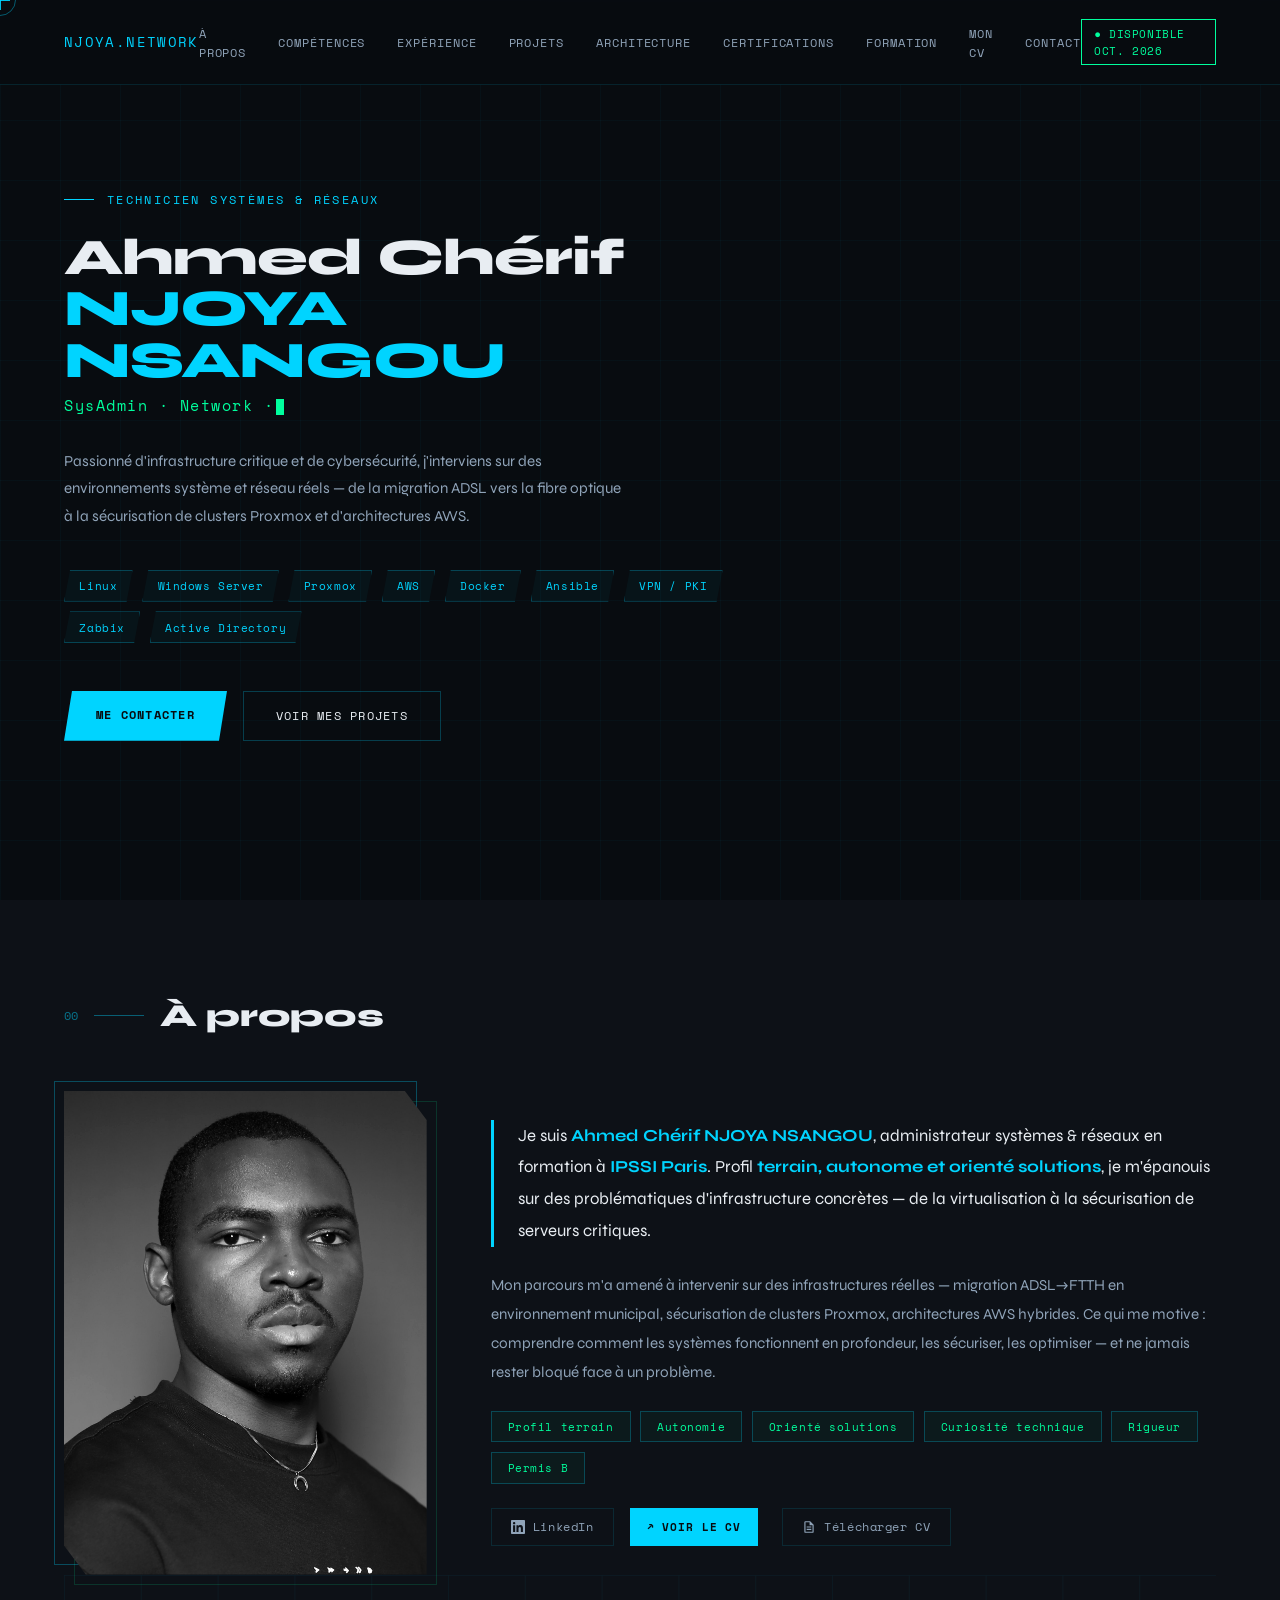
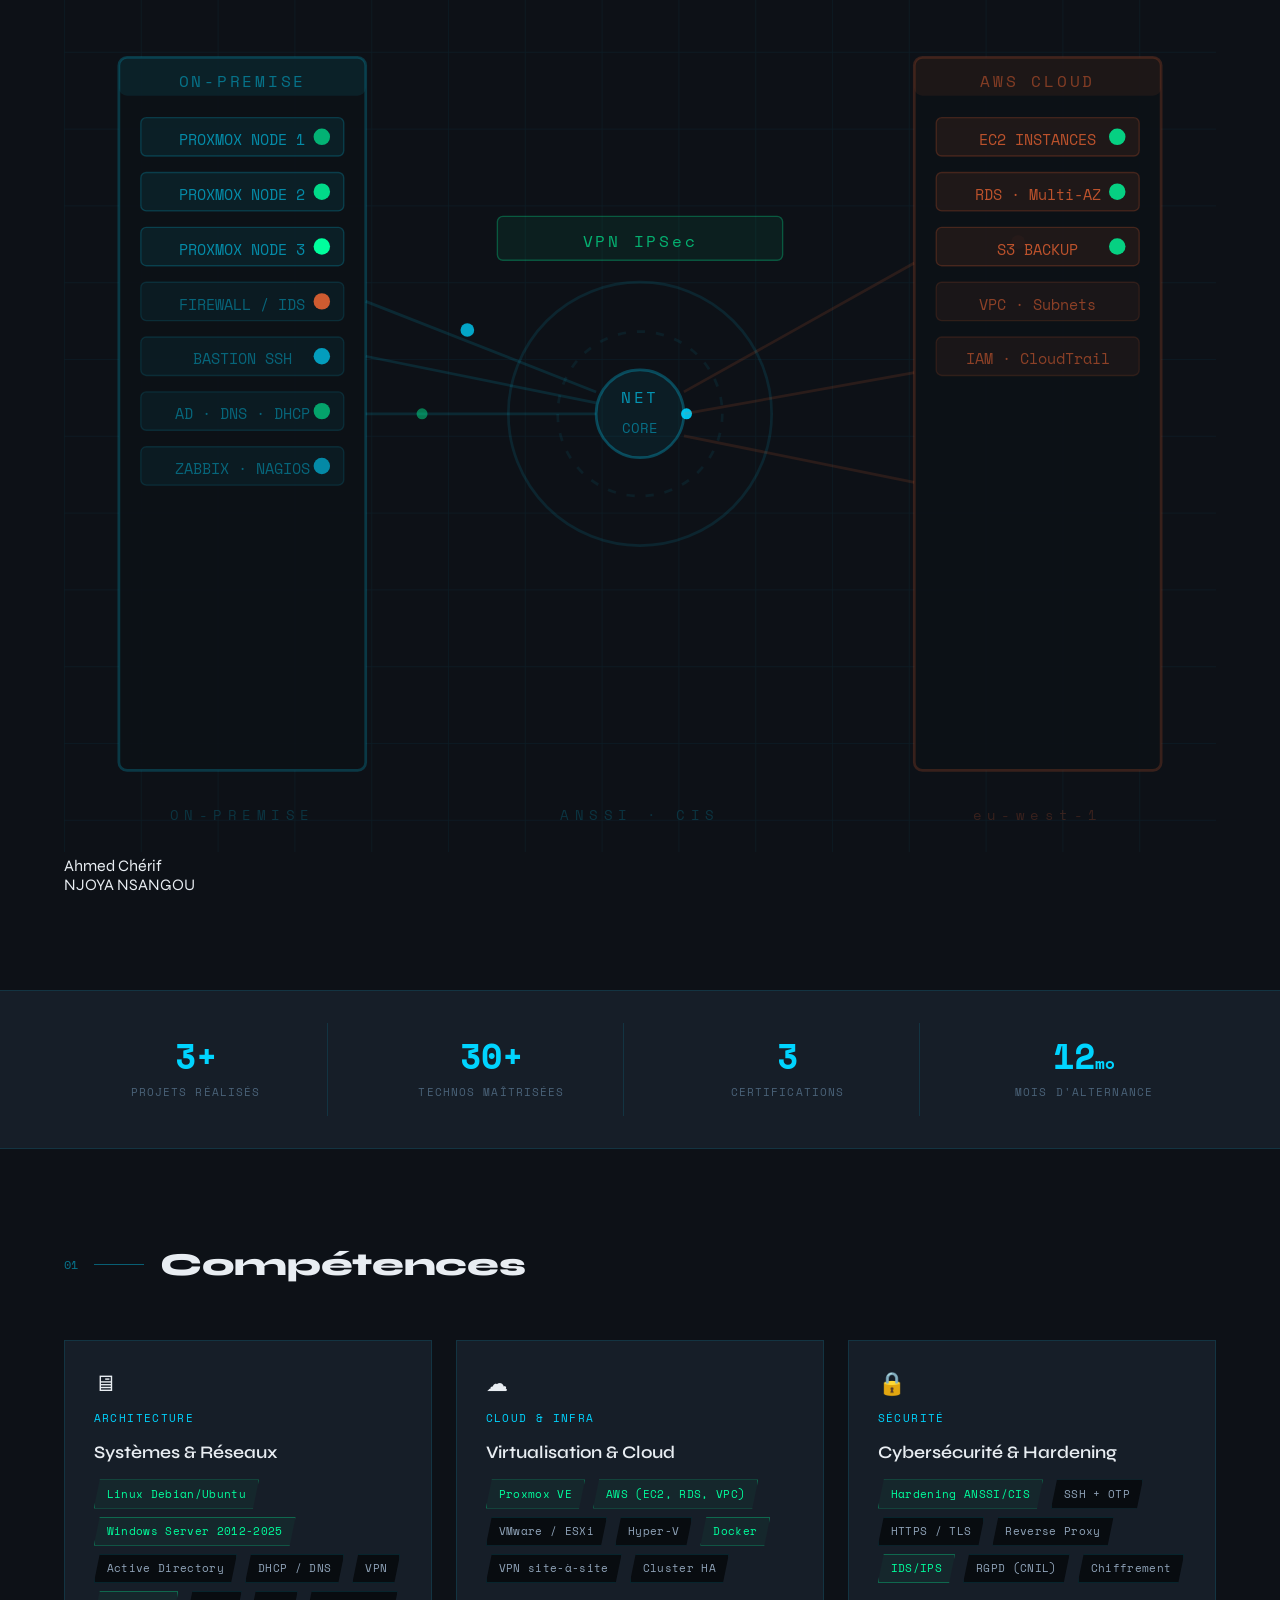
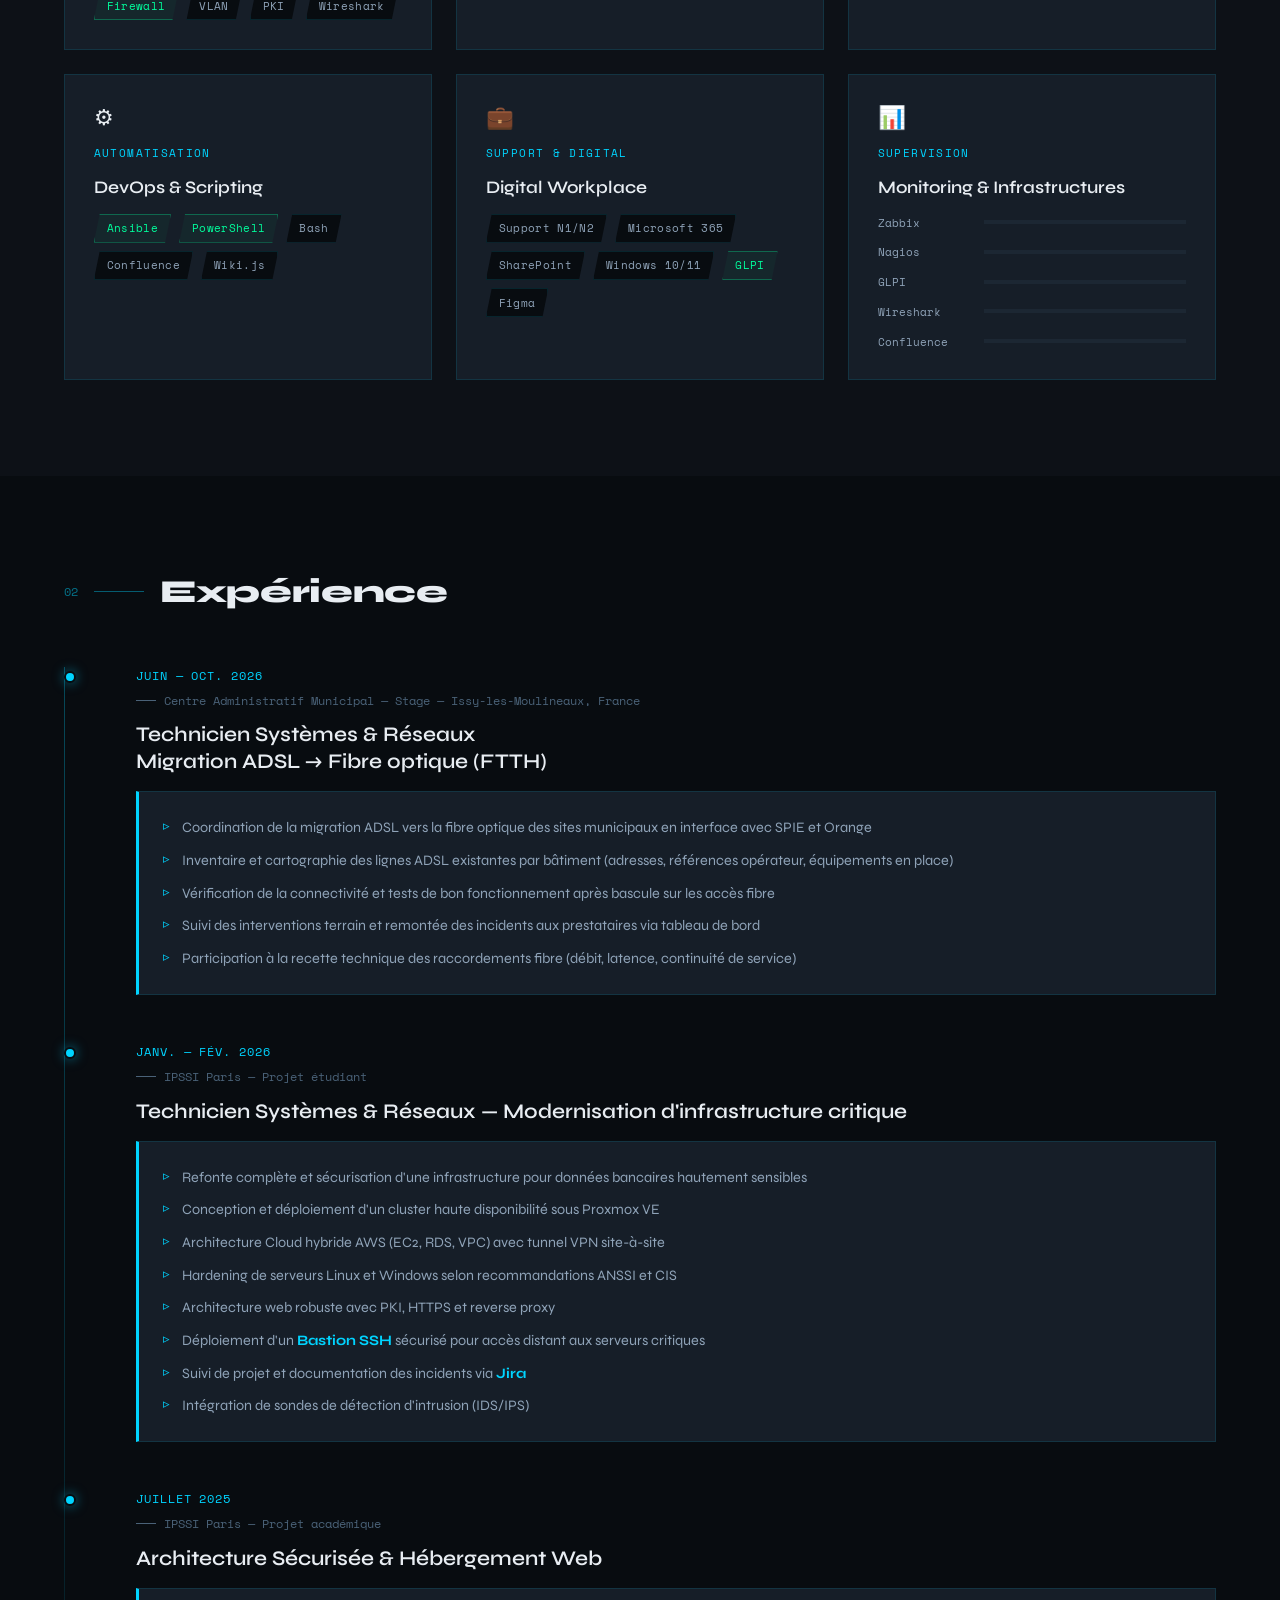
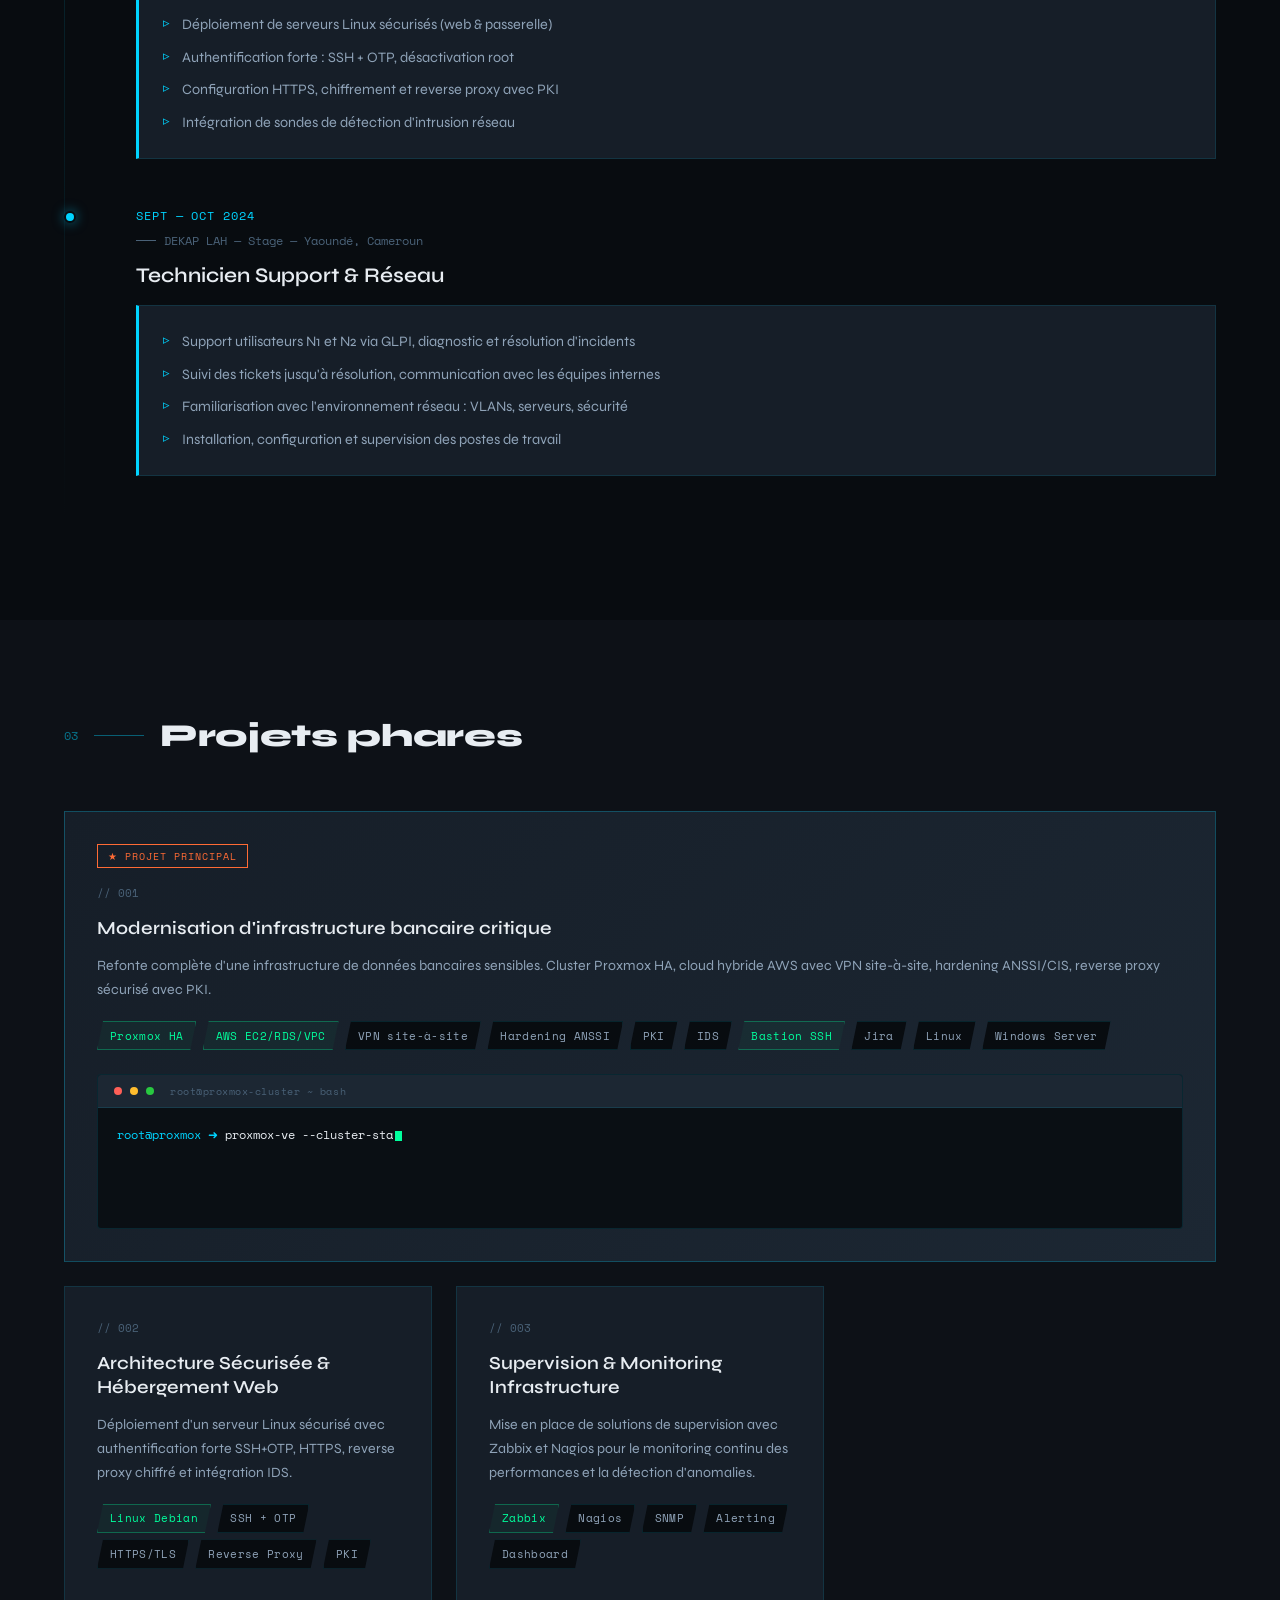
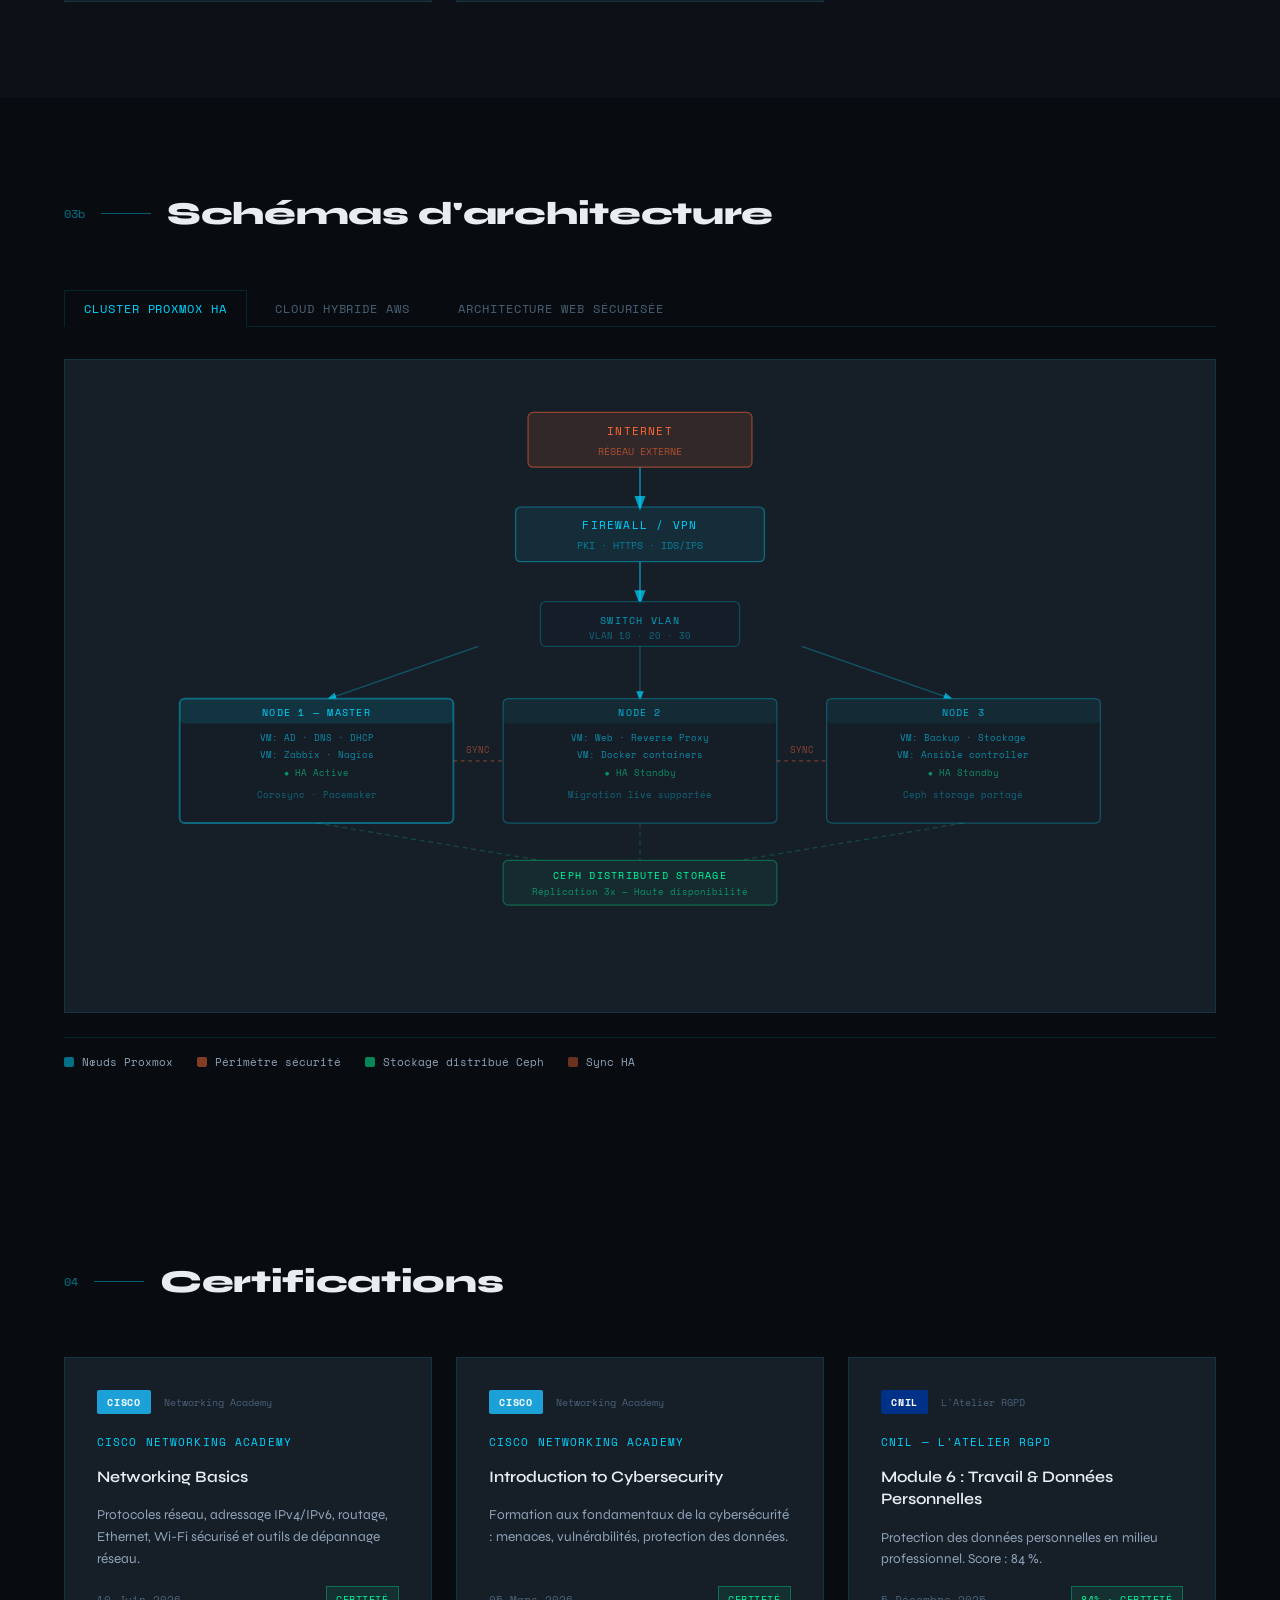
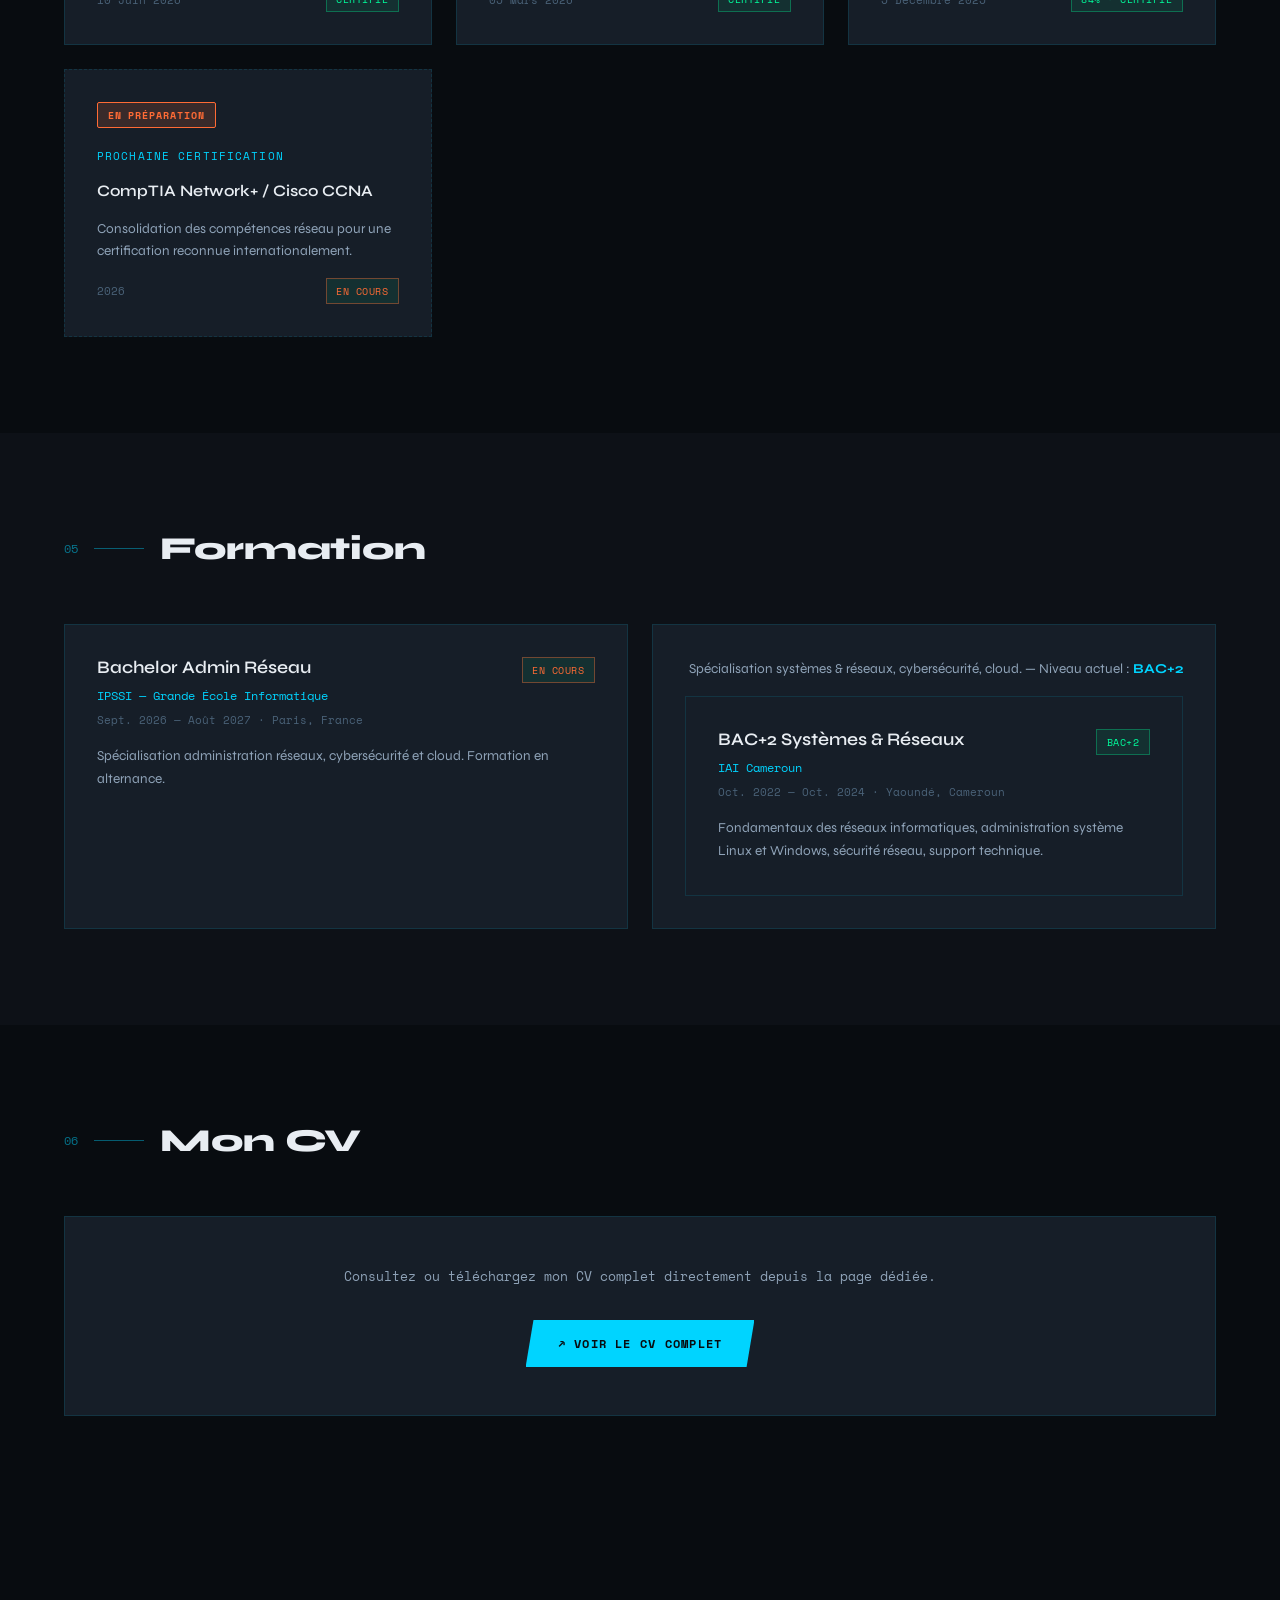
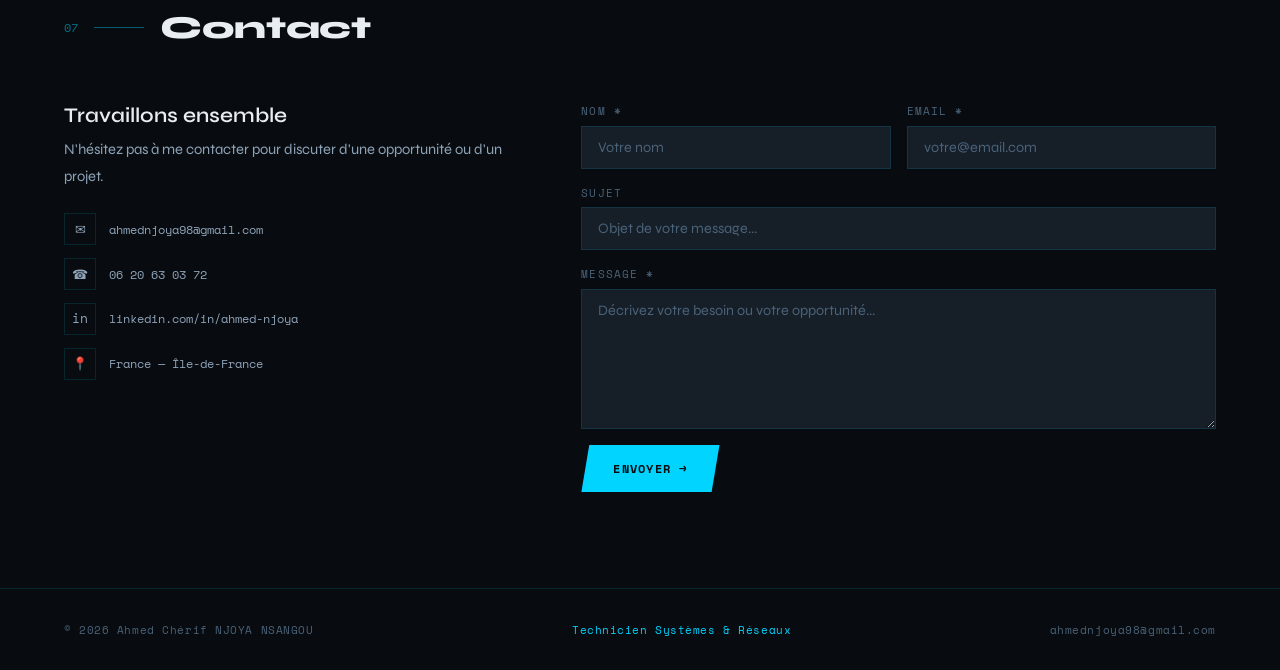
==== index.html @ 82fdc2f9 "Add files via upload" ====
<!DOCTYPE html>
<html lang="fr">
<head>
<meta charset="UTF-8">
<meta name="viewport" content="width=device-width, initial-scale=1.0">
<title>Ahmed Chérif NJOYA NSANGOU — Sysadmin & Networks</title>
<link rel="stylesheet" href="style.css">
</head>
<body>

<!-- CURSOR -->
<div class="cursor" id="cursor">
  <div class="cursor-cross"></div>
  <div class="cursor-ring"></div>
</div>

<!-- SCROLL PROGRESS -->
<div class="scroll-progress" id="scrollProgress"></div>

<!-- SCAN LINE -->
<div class="scan-line"></div>

<!-- PARTICLES -->
<canvas class="particles-canvas" id="particles"></canvas>

<!-- BOOT OVERLAY -->
<div class="boot-overlay" id="bootOverlay">
  <div class="boot-logo">NJOYA.NETWORK</div>
  <div class="boot-line" id="b0">[ OK ] Initialisation du système...</div>
  <div class="boot-line" id="b1">[ OK ] Chargement des modules réseau...</div>
  <div class="boot-line" id="b2">[ OK ] Authentification SSH activée...</div>
  <div class="boot-line" id="b3">[ OK ] Interface portfolio prête.</div>
  <div class="boot-bar-track"><div class="boot-bar-fill" id="bootBar"></div></div>
</div>

<!-- NAV -->
<nav>
  <div class="nav-logo">NJOYA.NETWORK</div>
  <ul class="nav-links" id="navLinks">
    <li><a href="#about">À propos</a></li><li><a href="#skills">Compétences</a></li>
    <li><a href="#experience">Expérience</a></li>
    <li><a href="#projects">Projets</a></li><li><a href="#architecture">Architecture</a></li>
    <li><a href="#certifications">Certifications</a></li>
    <li><a href="#education">Formation</a></li>
    <li><a href="#cv">Mon CV</a></li>
    <li><a href="#contact">Contact</a></li>
  </ul>
  <div class="nav-badge">● DISPONIBLE OCT. 2026</div>
</nav>

<!-- HERO -->
<section class="hero" id="hero">
  <div class="hero-content">
    <div class="hero-tag">Technicien Systèmes &amp; Réseaux</div>
    <h1 class="hero-name">Ahmed Chérif<br><span>NJOYA NSANGOU</span></h1>
    <div class="hero-typewriter"><span id="typewriterText"></span><span class="typewriter-cursor"></span></div>
    <p class="hero-desc">Passionné d'infrastructure critique et de cybersécurité, j'interviens sur des environnements système et réseau réels — de la migration ADSL vers la fibre optique à la sécurisation de clusters Proxmox et d'architectures AWS.</p>
    <div class="hero-pills">
      <span class="pill">Linux</span>
      <span class="pill">Windows Server</span>
      <span class="pill">Proxmox</span>
      <span class="pill">AWS</span>
      <span class="pill">Docker</span>
      <span class="pill">Ansible</span>
      <span class="pill">VPN / PKI</span>
      <span class="pill">Zabbix</span>
      <span class="pill">Active Directory</span>
    </div>
    <div class="hero-cta">
      <a href="#contact" class="btn btn-primary">Me contacter</a>
      <a href="#projects" class="btn btn-secondary">Voir mes projets</a>
    </div>
  </div>
</section>


<!-- ABOUT -->
<section id="about">
  <div class="section-header"><span class="section-num">00</span><span class="section-line"></span><h2 class="section-title">À propos</h2></div>
  <div class="about-grid">
    <div class="about-photo-wrap reveal">
      <img class="about-photo" src="[data-uri]" alt="Ahmed Chérif NJOYA NSANGOU" />
    </div>
    <div class="about-content reveal">
      <p class="about-intro">
        Je suis <strong>Ahmed Chérif NJOYA NSANGOU</strong>, administrateur systèmes &amp; réseaux en formation à <strong>IPSSI Paris</strong>. Profil <strong>terrain, autonome et orienté solutions</strong>, je m'épanouis sur des problématiques d'infrastructure concrètes — de la virtualisation à la sécurisation de serveurs critiques.
      </p>
      <p class="about-text">
        Mon parcours m'a amené à intervenir sur des infrastructures réelles — migration ADSL→FTTH en environnement municipal, sécurisation de clusters Proxmox, architectures AWS hybrides. Ce qui me motive : comprendre comment les systèmes fonctionnent en profondeur, les sécuriser, les optimiser — et ne jamais rester bloqué face à un problème.
      </p>
      <div class="about-tags">
        <span class="about-tag">Profil terrain</span>
        <span class="about-tag">Autonomie</span>
        <span class="about-tag">Orienté solutions</span>
        <span class="about-tag">Curiosité technique</span>
        <span class="about-tag">Rigueur</span>
        <span class="about-tag">Permis B</span>
      </div>
      
      <div class="about-links">
        <a href="https://www.linkedin.com/in/ahmed-njoya-625398251" target="_blank" class="about-link">
          <svg viewBox="0 0 24 24" xmlns="http://www.w3.org/2000/svg"><path d="M20.447 20.452h-3.554v-5.569c0-1.328-.027-3.037-1.852-3.037-1.853 0-2.136 1.445-2.136 2.939v5.667H9.351V9h3.414v1.561h.046c.477-.9 1.637-1.85 3.37-1.85 3.601 0 4.267 2.37 4.267 5.455v6.286zM5.337 7.433a2.062 2.062 0 01-2.063-2.065 2.064 2.064 0 112.063 2.065zm1.782 13.019H3.555V9h3.564v11.452zM22.225 0H1.771C.792 0 0 .774 0 1.729v20.542C0 23.227.792 24 1.771 24h20.451C23.2 24 24 23.227 24 22.271V1.729C24 .774 23.2 0 22.222 0h.003z"/></svg>
          LinkedIn
        </a>
        <a href="cv.html" target="_blank" class="cv-btn primary" style="margin-right:0.5rem">↗ Voir le CV</a><a href="[data-uri]" download="CV_Ahmed_Cherif_NJOYA_NSANGOU.pdf" class="about-link">
          <svg viewBox="0 0 24 24" xmlns="http://www.w3.org/2000/svg"><path d="M14 2H6a2 2 0 00-2 2v16a2 2 0 002 2h12a2 2 0 002-2V8l-6-6zm4 18H6V4h7v5h5v11zM8 15h8v2H8zm0-4h8v2H8z"/></svg>
          Télécharger CV
        </a>
      </div>
    </div>
  </div>

  <div class="hero-illustration">
    <svg viewBox="0 0 420 320" xmlns="http://www.w3.org/2000/svg" font-family="Space Mono,monospace">
      <rect width="420" height="320" fill="none"/>
      <defs>
        <pattern id="pg" width="28" height="28" patternUnits="userSpaceOnUse">
          <path d="M28 0L0 0 0 28" fill="none" stroke="rgba(0,212,255,0.06)" stroke-width="0.5"/>
        </pattern>
      </defs>
      <rect width="420" height="320" fill="url(#pg)"/>
      <!-- Rack left -->
      <rect x="20" y="30" width="90" height="260" rx="3" fill="rgba(13,17,23,0.9)" stroke="rgba(0,212,255,0.2)" stroke-width="1"/>
      <rect x="20" y="30" width="90" height="14" fill="rgba(0,212,255,0.08)" rx="3"/>
      <text x="65" y="41" text-anchor="middle" fill="rgba(0,212,255,0.45)" font-size="6" letter-spacing="1">ON-PREMISE</text>
      <rect x="28" y="52" width="74" height="14" rx="2" fill="rgba(0,212,255,0.07)" stroke="rgba(0,212,255,0.2)" stroke-width="0.5"/>
      <text x="65" y="62" text-anchor="middle" fill="rgba(0,212,255,0.6)" font-size="5.5">PROXMOX NODE 1</text>
      <circle cx="94" cy="59" r="3" fill="#00ff9d"><animate attributeName="opacity" values="1;0.2;1" dur="1.8s" repeatCount="indefinite"/></circle>
      <rect x="28" y="72" width="74" height="14" rx="2" fill="rgba(0,212,255,0.07)" stroke="rgba(0,212,255,0.2)" stroke-width="0.5"/>
      <text x="65" y="82" text-anchor="middle" fill="rgba(0,212,255,0.6)" font-size="5.5">PROXMOX NODE 2</text>
      <circle cx="94" cy="79" r="3" fill="#00ff9d"><animate attributeName="opacity" values="1;0.2;1" dur="2.1s" repeatCount="indefinite"/></circle>
      <rect x="28" y="92" width="74" height="14" rx="2" fill="rgba(0,212,255,0.07)" stroke="rgba(0,212,255,0.2)" stroke-width="0.5"/>
      <text x="65" y="102" text-anchor="middle" fill="rgba(0,212,255,0.6)" font-size="5.5">PROXMOX NODE 3</text>
      <circle cx="94" cy="99" r="3" fill="#00ff9d"><animate attributeName="opacity" values="1;0.2;1" dur="1.5s" repeatCount="indefinite"/></circle>
      <rect x="28" y="112" width="74" height="14" rx="2" fill="rgba(0,212,255,0.05)" stroke="rgba(0,212,255,0.12)" stroke-width="0.5"/>
      <text x="65" y="122" text-anchor="middle" fill="rgba(0,212,255,0.4)" font-size="5.5">FIREWALL / IDS</text>
      <circle cx="94" cy="119" r="3" fill="#ff6b35" opacity="0.8"/>
      <rect x="28" y="132" width="74" height="14" rx="2" fill="rgba(0,212,255,0.05)" stroke="rgba(0,212,255,0.12)" stroke-width="0.5"/>
      <text x="65" y="142" text-anchor="middle" fill="rgba(0,212,255,0.4)" font-size="5.5">BASTION SSH</text>
      <circle cx="94" cy="139" r="3" fill="#00d4ff" opacity="0.7"/>
      <rect x="28" y="152" width="74" height="14" rx="2" fill="rgba(0,212,255,0.05)" stroke="rgba(0,212,255,0.12)" stroke-width="0.5"/>
      <text x="65" y="162" text-anchor="middle" fill="rgba(0,212,255,0.4)" font-size="5.5">AD · DNS · DHCP</text>
      <circle cx="94" cy="159" r="3" fill="#00ff9d" opacity="0.6"/>
      <rect x="28" y="172" width="74" height="14" rx="2" fill="rgba(0,212,255,0.05)" stroke="rgba(0,212,255,0.12)" stroke-width="0.5"/>
      <text x="65" y="182" text-anchor="middle" fill="rgba(0,212,255,0.4)" font-size="5.5">ZABBIX · NAGIOS</text>
      <circle cx="94" cy="179" r="3" fill="#00d4ff" opacity="0.6"/>
      <!-- Center hub -->
      <circle cx="210" cy="160" r="48" fill="none" stroke="rgba(0,212,255,0.1)" stroke-width="1"/>
      <circle cx="210" cy="160" r="30" fill="none" stroke="rgba(0,212,255,0.07)" stroke-width="1" stroke-dasharray="3 4"/>
      <circle cx="210" cy="160" r="16" fill="rgba(0,212,255,0.06)" stroke="rgba(0,212,255,0.28)" stroke-width="1"/>
      <text x="210" y="156" text-anchor="middle" fill="rgba(0,212,255,0.65)" font-size="6" letter-spacing="1">NET</text>
      <text x="210" y="167" text-anchor="middle" fill="rgba(0,212,255,0.45)" font-size="5">CORE</text>
      <!-- VPN label -->
      <rect x="158" y="88" width="104" height="16" rx="2" fill="rgba(0,255,157,0.06)" stroke="rgba(0,255,157,0.28)" stroke-width="0.5"/>
      <text x="210" y="99" text-anchor="middle" fill="rgba(0,255,157,0.65)" font-size="6" letter-spacing="1">VPN IPSec</text>
      <!-- Wires left to hub -->
      <line x1="110" y1="119" x2="194" y2="152" stroke="rgba(0,212,255,0.12)" stroke-width="1"/>
      <line x1="110" y1="160" x2="194" y2="160" stroke="rgba(0,212,255,0.12)" stroke-width="1"/>
      <line x1="110" y1="139" x2="194" y2="156" stroke="rgba(0,212,255,0.12)" stroke-width="1"/>
      <!-- Animated packets -->
      <circle r="2.5" fill="rgba(0,212,255,0.9)"><animateMotion dur="2.8s" repeatCount="indefinite" path="M110,119 Q160,130 194,152"/><animate attributeName="opacity" values="0;1;0" dur="2.8s" repeatCount="indefinite"/></circle>
      <circle r="2" fill="rgba(0,255,157,0.9)"><animateMotion dur="2.4s" repeatCount="indefinite" begin="1s" path="M110,160 Q160,160 194,160"/><animate attributeName="opacity" values="0;1;0" dur="2.4s" begin="1s" repeatCount="indefinite"/></circle>
      <circle r="2.5" fill="rgba(255,107,53,0.9)"><animateMotion dur="3s" repeatCount="indefinite" begin="0.5s" path="M370,85 Q310,120 226,152"/><animate attributeName="opacity" values="0;1;0" dur="3s" begin="0.5s" repeatCount="indefinite"/></circle>
      <circle r="2" fill="rgba(0,212,255,0.9)"><animateMotion dur="2.6s" repeatCount="indefinite" begin="1.4s" path="M370,160 Q310,160 226,160"/><animate attributeName="opacity" values="0;1;0" dur="2.6s" begin="1.4s" repeatCount="indefinite"/></circle>
      <!-- Wires hub to aws -->
      <line x1="226" y1="152" x2="310" y2="105" stroke="rgba(255,107,53,0.12)" stroke-width="1"/>
      <line x1="226" y1="160" x2="310" y2="145" stroke="rgba(255,107,53,0.12)" stroke-width="1"/>
      <line x1="226" y1="168" x2="310" y2="185" stroke="rgba(255,107,53,0.12)" stroke-width="1"/>
      <!-- AWS rack -->
      <rect x="310" y="30" width="90" height="260" rx="3" fill="rgba(13,17,23,0.9)" stroke="rgba(255,107,53,0.18)" stroke-width="1"/>
      <rect x="310" y="30" width="90" height="14" fill="rgba(255,107,53,0.07)" rx="3"/>
      <text x="355" y="41" text-anchor="middle" fill="rgba(255,107,53,0.45)" font-size="6" letter-spacing="1">AWS CLOUD</text>
      <rect x="318" y="52" width="74" height="14" rx="2" fill="rgba(255,107,53,0.08)" stroke="rgba(255,107,53,0.2)" stroke-width="0.5"/>
      <text x="355" y="62" text-anchor="middle" fill="rgba(255,107,53,0.7)" font-size="5.5">EC2 INSTANCES</text>
      <circle cx="384" cy="59" r="3" fill="#00ff9d" opacity="0.8"/>
      <rect x="318" y="72" width="74" height="14" rx="2" fill="rgba(255,107,53,0.08)" stroke="rgba(255,107,53,0.2)" stroke-width="0.5"/>
      <text x="355" y="82" text-anchor="middle" fill="rgba(255,107,53,0.7)" font-size="5.5">RDS · Multi-AZ</text>
      <circle cx="384" cy="79" r="3" fill="#00ff9d" opacity="0.8"/>
      <rect x="318" y="92" width="74" height="14" rx="2" fill="rgba(255,107,53,0.08)" stroke="rgba(255,107,53,0.2)" stroke-width="0.5"/>
      <text x="355" y="102" text-anchor="middle" fill="rgba(255,107,53,0.7)" font-size="5.5">S3 BACKUP</text>
      <circle cx="384" cy="99" r="3" fill="#00ff9d" opacity="0.8"/>
      <rect x="318" y="112" width="74" height="14" rx="2" fill="rgba(255,107,53,0.06)" stroke="rgba(255,107,53,0.12)" stroke-width="0.5"/>
      <text x="355" y="122" text-anchor="middle" fill="rgba(255,107,53,0.5)" font-size="5.5">VPC · Subnets</text>
      <rect x="318" y="132" width="74" height="14" rx="2" fill="rgba(255,107,53,0.06)" stroke="rgba(255,107,53,0.12)" stroke-width="0.5"/>
      <text x="355" y="142" text-anchor="middle" fill="rgba(255,107,53,0.5)" font-size="5.5">IAM · CloudTrail</text>
      <!-- Bottom labels -->
      <text x="65" y="308" text-anchor="middle" fill="rgba(0,212,255,0.18)" font-size="5" letter-spacing="2">ON-PREMISE</text>
      <text x="210" y="308" text-anchor="middle" fill="rgba(0,212,255,0.18)" font-size="5" letter-spacing="2">ANSSI · CIS</text>
      <text x="355" y="308" text-anchor="middle" fill="rgba(255,107,53,0.18)" font-size="5" letter-spacing="2">eu-west-1</text>
    </svg>
    <div class="hero-illustration-name">Ahmed Chérif<br><span>NJOYA NSANGOU</span></div>
  </div>

</section>

<!-- STATS -->
<div class="stats-bar">
  <div class="stat-item"><span class="stat-num">3+</span><span class="stat-label">Projets réalisés</span></div>
  <div class="stat-item"><span class="stat-num">30+</span><span class="stat-label">Technos maîtrisées</span></div>
  <div class="stat-item"><span class="stat-num">3</span><span class="stat-label">Certifications</span></div>
  <div class="stat-item"><span class="stat-num">12<span style="font-size:1rem">mo</span></span><span class="stat-label">Mois d'alternance</span></div>
</div>

<!-- SKILLS -->
<section id="skills">
  <div class="section-header"><span class="section-num">01</span><span class="section-line"></span><h2 class="section-title">Compétences</h2></div>
  <div class="skills-grid">
    <div class="skill-card reveal">
      <span class="skill-icon">🖥</span><div class="skill-cat">Architecture</div><h3>Systèmes &amp; Réseaux</h3>
      <div class="skill-tags">
        <span class="hex-tag hot">Linux Debian/Ubuntu</span><span class="hex-tag hot">Windows Server 2012-2025</span>
        <span class="hex-tag">Active Directory</span><span class="hex-tag">DHCP / DNS</span>
        <span class="hex-tag">VPN</span><span class="hex-tag hot">Firewall</span>
        <span class="hex-tag">VLAN</span><span class="hex-tag">PKI</span><span class="hex-tag">Wireshark</span>
      </div>
    </div>
    <div class="skill-card reveal">
      <span class="skill-icon">☁</span><div class="skill-cat">Cloud &amp; Infra</div><h3>Virtualisation &amp; Cloud</h3>
      <div class="skill-tags">
        <span class="hex-tag hot">Proxmox VE</span><span class="hex-tag hot">AWS (EC2, RDS, VPC)</span>
        <span class="hex-tag">VMware / ESXi</span><span class="hex-tag">Hyper-V</span>
        <span class="hex-tag hot">Docker</span><span class="hex-tag">VPN site-à-site</span><span class="hex-tag">Cluster HA</span>
      </div>
    </div>
    <div class="skill-card reveal">
      <span class="skill-icon">🔒</span><div class="skill-cat">Sécurité</div><h3>Cybersécurité &amp; Hardening</h3>
      <div class="skill-tags">
        <span class="hex-tag hot">Hardening ANSSI/CIS</span><span class="hex-tag">SSH + OTP</span>
        <span class="hex-tag">HTTPS / TLS</span><span class="hex-tag">Reverse Proxy</span>
        <span class="hex-tag hot">IDS/IPS</span><span class="hex-tag">RGPD (CNIL)</span><span class="hex-tag">Chiffrement</span>
      </div>
    </div>
    <div class="skill-card reveal">
      <span class="skill-icon">⚙</span><div class="skill-cat">Automatisation</div><h3>DevOps &amp; Scripting</h3>
      <div class="skill-tags">
        <span class="hex-tag hot">Ansible</span><span class="hex-tag hot">PowerShell</span>
        <span class="hex-tag">Bash</span><span class="hex-tag">Confluence</span><span class="hex-tag">Wiki.js</span>
      </div>
    </div>
    <div class="skill-card reveal">
      <span class="skill-icon">💼</span><div class="skill-cat">Support &amp; Digital</div><h3>Digital Workplace</h3>
      <div class="skill-tags">
        <span class="hex-tag">Support N1/N2</span><span class="hex-tag">Microsoft 365</span>
        <span class="hex-tag">SharePoint</span><span class="hex-tag">Windows 10/11</span>
        <span class="hex-tag hot">GLPI</span><span class="hex-tag">Figma</span>
      </div>
    </div>
    <div class="skill-card reveal">
      <span class="skill-icon">📊</span><div class="skill-cat">Supervision</div><h3>Monitoring &amp; Infrastructures</h3>
      <div class="skill-bar-container">
        <div class="skill-bar-row"><span class="skill-bar-label">Zabbix</span><div class="skill-bar-track"><div class="skill-bar-fill" data-width="80"></div></div></div>
        <div class="skill-bar-row"><span class="skill-bar-label">Nagios</span><div class="skill-bar-track"><div class="skill-bar-fill" data-width="70"></div></div></div>
        <div class="skill-bar-row"><span class="skill-bar-label">GLPI</span><div class="skill-bar-track"><div class="skill-bar-fill" data-width="85"></div></div></div>
        <div class="skill-bar-row"><span class="skill-bar-label">Wireshark</span><div class="skill-bar-track"><div class="skill-bar-fill" data-width="72"></div></div></div>
        <div class="skill-bar-row"><span class="skill-bar-label">Confluence</span><div class="skill-bar-track"><div class="skill-bar-fill" data-width="65"></div></div></div>
      </div>
    </div>
  </div>
</section>

<!-- EXPERIENCE -->
<section id="experience">
  <div class="section-header"><span class="section-num">02</span><span class="section-line"></span><h2 class="section-title">Expérience</h2></div>
  <div class="timeline">
    <div class="timeline-item reveal">
      <div class="timeline-dot"></div>
      <div class="timeline-date">JUIN — OCT. 2026</div>
      <div class="timeline-company">Centre Administratif Municipal — Stage — Issy-les-Moulineaux, France</div>
      <h3>Technicien Systèmes &amp; Réseaux<br>Migration ADSL → Fibre optique (FTTH)</h3>
      <div class="timeline-content"><ul>
        <li>Coordination de la migration ADSL vers la fibre optique des sites municipaux en interface avec SPIE et Orange</li>
        <li>Inventaire et cartographie des lignes ADSL existantes par bâtiment (adresses, références opérateur, équipements en place)</li>
        <li>Vérification de la connectivité et tests de bon fonctionnement après bascule sur les accès fibre</li>
        <li>Suivi des interventions terrain et remontée des incidents aux prestataires via tableau de bord</li>
        <li>Participation à la recette technique des raccordements fibre (débit, latence, continuité de service)</li>
      </ul></div>
    </div>
    <div class="timeline-item reveal">
      <div class="timeline-dot"></div>
      <div class="timeline-date">JANV. — FÉV. 2026</div>
      <div class="timeline-company">IPSSI Paris — Projet étudiant</div>
      <h3>Technicien Systèmes &amp; Réseaux — Modernisation d'infrastructure critique</h3>
      <div class="timeline-content"><ul>
        <li>Refonte complète et sécurisation d'une infrastructure pour données bancaires hautement sensibles</li>
        <li>Conception et déploiement d'un cluster haute disponibilité sous Proxmox VE</li>
        <li>Architecture Cloud hybride AWS (EC2, RDS, VPC) avec tunnel VPN site-à-site</li>
        <li>Hardening de serveurs Linux et Windows selon recommandations ANSSI et CIS</li>
        <li>Architecture web robuste avec PKI, HTTPS et reverse proxy</li>
        <li>Déploiement d'un <strong style="color:var(--accent)">Bastion SSH</strong> sécurisé pour accès distant aux serveurs critiques</li>
        <li>Suivi de projet et documentation des incidents via <strong style="color:var(--accent)">Jira</strong></li>
        <li>Intégration de sondes de détection d'intrusion (IDS/IPS)</li>
      </ul></div>
    </div>
    <div class="timeline-item reveal">
      <div class="timeline-dot"></div>
      <div class="timeline-date">JUILLET 2025</div>
      <div class="timeline-company">IPSSI Paris — Projet académique</div>
      <h3>Architecture Sécurisée &amp; Hébergement Web</h3>
      <div class="timeline-content"><ul>
        <li>Déploiement de serveurs Linux sécurisés (web &amp; passerelle)</li>
        <li>Authentification forte : SSH + OTP, désactivation root</li>
        <li>Configuration HTTPS, chiffrement et reverse proxy avec PKI</li>
        <li>Intégration de sondes de détection d'intrusion réseau</li>
      </ul></div>
    </div>
    <div class="timeline-item reveal">
      <div class="timeline-dot"></div>
      <div class="timeline-date">SEPT — OCT 2024</div>
      <div class="timeline-company">DEKAP LAH — Stage — Yaoundé, Cameroun</div>
      <h3>Technicien Support &amp; Réseau</h3>
      <div class="timeline-content"><ul>
        <li>Support utilisateurs N1 et N2 via GLPI, diagnostic et résolution d'incidents</li>
        <li>Suivi des tickets jusqu'à résolution, communication avec les équipes internes</li>
        <li>Familiarisation avec l'environnement réseau : VLANs, serveurs, sécurité</li>
        <li>Installation, configuration et supervision des postes de travail</li>
      </ul></div>
    </div>
  </div>
</section>

<!-- PROJECTS -->
<section id="projects">
  <div class="section-header"><span class="section-num">03</span><span class="section-line"></span><h2 class="section-title">Projets phares</h2></div>
  <div class="projects-grid">
    <div class="project-card project-highlight reveal">
      <div class="project-highlight-badge">★ PROJET PRINCIPAL</div>
      <div class="project-num">// 001</div>
      <h3>Modernisation d'infrastructure bancaire critique</h3>
      <p>Refonte complète d'une infrastructure de données bancaires sensibles. Cluster Proxmox HA, cloud hybride AWS avec VPN site-à-site, hardening ANSSI/CIS, reverse proxy sécurisé avec PKI.</p>
      <div class="project-stack">
        <span class="hex-tag hot">Proxmox HA</span><span class="hex-tag hot">AWS EC2/RDS/VPC</span>
        <span class="hex-tag">VPN site-à-site</span><span class="hex-tag">Hardening ANSSI</span>
        <span class="hex-tag">PKI</span><span class="hex-tag">IDS</span>
        <span class="hex-tag hot">Bastion SSH</span><span class="hex-tag">Jira</span><span class="hex-tag">Linux</span><span class="hex-tag">Windows Server</span>
      </div>
      <div class="terminal">
        <div class="terminal-bar">
          <div class="terminal-dot r"></div><div class="terminal-dot y"></div><div class="terminal-dot g"></div>
          <span class="terminal-title">root@proxmox-cluster ~ bash</span>
        </div>
        <div class="terminal-body">
          <span class="terminal-line"><span class="terminal-prompt">root@proxmox ➜ </span><span class="terminal-cmd" id="termCmd"></span><span class="terminal-cursor-inline"></span></span>
          <span class="terminal-output" id="termOutput" style="display:none"></span>
        </div>
      </div>
    </div>
    <div class="project-card reveal">
      <div class="project-num">// 002</div>
      <h3>Architecture Sécurisée &amp; Hébergement Web</h3>
      <p>Déploiement d'un serveur Linux sécurisé avec authentification forte SSH+OTP, HTTPS, reverse proxy chiffré et intégration IDS.</p>
      <div class="project-stack">
        <span class="hex-tag hot">Linux Debian</span><span class="hex-tag">SSH + OTP</span>
        <span class="hex-tag">HTTPS/TLS</span><span class="hex-tag">Reverse Proxy</span><span class="hex-tag">PKI</span>
      </div>
    </div>
    <div class="project-card reveal">
      <div class="project-num">// 003</div>
      <h3>Supervision &amp; Monitoring Infrastructure</h3>
      <p>Mise en place de solutions de supervision avec Zabbix et Nagios pour le monitoring continu des performances et la détection d'anomalies.</p>
      <div class="project-stack">
        <span class="hex-tag hot">Zabbix</span><span class="hex-tag">Nagios</span>
        <span class="hex-tag">SNMP</span><span class="hex-tag">Alerting</span><span class="hex-tag">Dashboard</span>
      </div>
    </div>
  </div>
</section>


<!-- ARCHITECTURE -->
<section id="architecture">
  <div class="section-header"><span class="section-num">03b</span><span class="section-line"></span><h2 class="section-title">Schémas d'architecture</h2></div>

  <div class="arch-tabs">
    <button class="arch-tab active" data-panel="arch-proxmox">Cluster Proxmox HA</button>
    <button class="arch-tab" data-panel="arch-aws">Cloud Hybride AWS</button>
    <button class="arch-tab" data-panel="arch-web">Architecture Web Sécurisée</button>
  </div>

  <!-- PROXMOX HA -->
  <div class="arch-panel active" id="arch-proxmox">
    <div class="arch-diagram reveal">
      <svg viewBox="0 0 860 460" xmlns="http://www.w3.org/2000/svg" font-family="Space Mono, monospace">
        <defs>
          <marker id="arr" markerWidth="8" markerHeight="8" refX="6" refY="3" orient="auto">
            <path d="M0,0 L0,6 L8,3 z" fill="rgba(0,212,255,0.7)"/>
          </marker>
          <marker id="arr2" markerWidth="8" markerHeight="8" refX="6" refY="3" orient="auto">
            <path d="M0,0 L0,6 L8,3 z" fill="rgba(0,255,157,0.7)"/>
          </marker>
        </defs>

        <!-- Internet -->
        <rect x="340" y="10" width="180" height="44" rx="4" fill="rgba(255,107,53,0.12)" stroke="rgba(255,107,53,0.5)" stroke-width="1"/>
        <text x="430" y="28" text-anchor="middle" fill="#ff6b35" font-size="9" letter-spacing="1">INTERNET</text>
        <text x="430" y="44" text-anchor="middle" fill="rgba(255,107,53,0.6)" font-size="8">RÉSEAU EXTERNE</text>

        <!-- Firewall -->
        <line x1="430" y1="54" x2="430" y2="86" stroke="rgba(0,212,255,0.5)" stroke-width="1.5" marker-end="url(#arr)"/>
        <rect x="330" y="86" width="200" height="44" rx="4" fill="rgba(0,212,255,0.08)" stroke="rgba(0,212,255,0.4)" stroke-width="1"/>
        <text x="430" y="104" text-anchor="middle" fill="#00d4ff" font-size="9" letter-spacing="1">FIREWALL / VPN</text>
        <text x="430" y="120" text-anchor="middle" fill="rgba(0,212,255,0.5)" font-size="8">PKI · HTTPS · IDS/IPS</text>

        <!-- Switch -->
        <line x1="430" y1="130" x2="430" y2="162" stroke="rgba(0,212,255,0.5)" stroke-width="1.5" marker-end="url(#arr)"/>
        <rect x="350" y="162" width="160" height="36" rx="4" fill="rgba(22,30,40,0.9)" stroke="rgba(0,212,255,0.25)" stroke-width="1"/>
        <text x="430" y="180" text-anchor="middle" fill="rgba(0,212,255,0.7)" font-size="8" letter-spacing="1">SWITCH VLAN</text>
        <text x="430" y="192" text-anchor="middle" fill="rgba(0,212,255,0.4)" font-size="7">VLAN 10 · 20 · 30</text>

        <!-- 3 Proxmox nodes -->
        <!-- Node 1 (master) -->
        <line x1="300" y1="198" x2="180" y2="240" stroke="rgba(0,212,255,0.3)" stroke-width="1" marker-end="url(#arr)"/>
        <rect x="60" y="240" width="220" height="100" rx="4" fill="rgba(22,30,40,0.95)" stroke="rgba(0,212,255,0.4)" stroke-width="1.5"/>
        <rect x="60" y="240" width="220" height="20" rx="4" fill="rgba(0,212,255,0.12)" stroke="none"/>
        <text x="170" y="254" text-anchor="middle" fill="#00d4ff" font-size="8" letter-spacing="1">NODE 1 — MASTER</text>
        <text x="170" y="274" text-anchor="middle" fill="rgba(0,212,255,0.6)" font-size="7">VM: AD · DNS · DHCP</text>
        <text x="170" y="288" text-anchor="middle" fill="rgba(0,212,255,0.6)" font-size="7">VM: Zabbix · Nagios</text>
        <text x="170" y="302" text-anchor="middle" fill="rgba(0,255,157,0.5)" font-size="7">● HA Active</text>
        <text x="170" y="320" text-anchor="middle" fill="rgba(0,212,255,0.4)" font-size="7">Corosync · Pacemaker</text>

        <!-- Node 2 -->
        <line x1="430" y1="198" x2="430" y2="240" stroke="rgba(0,212,255,0.3)" stroke-width="1" marker-end="url(#arr)"/>
        <rect x="320" y="240" width="220" height="100" rx="4" fill="rgba(22,30,40,0.95)" stroke="rgba(0,212,255,0.3)" stroke-width="1"/>
        <rect x="320" y="240" width="220" height="20" rx="4" fill="rgba(0,212,255,0.07)" stroke="none"/>
        <text x="430" y="254" text-anchor="middle" fill="rgba(0,212,255,0.8)" font-size="8" letter-spacing="1">NODE 2</text>
        <text x="430" y="274" text-anchor="middle" fill="rgba(0,212,255,0.6)" font-size="7">VM: Web · Reverse Proxy</text>
        <text x="430" y="288" text-anchor="middle" fill="rgba(0,212,255,0.6)" font-size="7">VM: Docker containers</text>
        <text x="430" y="302" text-anchor="middle" fill="rgba(0,255,157,0.5)" font-size="7">● HA Standby</text>
        <text x="430" y="320" text-anchor="middle" fill="rgba(0,212,255,0.4)" font-size="7">Migration live supportée</text>

        <!-- Node 3 -->
        <line x1="560" y1="198" x2="680" y2="240" stroke="rgba(0,212,255,0.3)" stroke-width="1" marker-end="url(#arr)"/>
        <rect x="580" y="240" width="220" height="100" rx="4" fill="rgba(22,30,40,0.95)" stroke="rgba(0,212,255,0.3)" stroke-width="1"/>
        <rect x="580" y="240" width="220" height="20" rx="4" fill="rgba(0,212,255,0.07)" stroke="none"/>
        <text x="690" y="254" text-anchor="middle" fill="rgba(0,212,255,0.8)" font-size="8" letter-spacing="1">NODE 3</text>
        <text x="690" y="274" text-anchor="middle" fill="rgba(0,212,255,0.6)" font-size="7">VM: Backup · Stockage</text>
        <text x="690" y="288" text-anchor="middle" fill="rgba(0,212,255,0.6)" font-size="7">VM: Ansible controller</text>
        <text x="690" y="302" text-anchor="middle" fill="rgba(0,255,157,0.5)" font-size="7">● HA Standby</text>
        <text x="690" y="320" text-anchor="middle" fill="rgba(0,212,255,0.4)" font-size="7">Ceph storage partagé</text>

        <!-- Ceph storage shared -->
        <rect x="320" y="370" width="220" height="36" rx="4" fill="rgba(0,255,157,0.06)" stroke="rgba(0,255,157,0.3)" stroke-width="1"/>
        <text x="430" y="385" text-anchor="middle" fill="#00ff9d" font-size="8" letter-spacing="1">CEPH DISTRIBUTED STORAGE</text>
        <text x="430" y="398" text-anchor="middle" fill="rgba(0,255,157,0.5)" font-size="7">Réplication 3x — Haute disponibilité</text>
        <line x1="170" y1="340" x2="350" y2="370" stroke="rgba(0,255,157,0.2)" stroke-width="1" stroke-dasharray="4 3"/>
        <line x1="430" y1="340" x2="430" y2="370" stroke="rgba(0,255,157,0.2)" stroke-width="1" stroke-dasharray="4 3"/>
        <line x1="690" y1="340" x2="510" y2="370" stroke="rgba(0,255,157,0.2)" stroke-width="1" stroke-dasharray="4 3"/>

        <!-- HA sync line -->
        <line x1="280" y1="290" x2="320" y2="290" stroke="rgba(255,107,53,0.4)" stroke-width="1" stroke-dasharray="3 3"/>
        <line x1="540" y1="290" x2="580" y2="290" stroke="rgba(255,107,53,0.4)" stroke-width="1" stroke-dasharray="3 3"/>
        <text x="300" y="284" text-anchor="middle" fill="rgba(255,107,53,0.5)" font-size="7">SYNC</text>
        <text x="560" y="284" text-anchor="middle" fill="rgba(255,107,53,0.5)" font-size="7">SYNC</text>
      </svg>
    </div>
    <div class="arch-legend">
      <div class="arch-legend-item"><div class="arch-legend-dot" style="background:rgba(0,212,255,0.5)"></div> Nœuds Proxmox</div>
      <div class="arch-legend-item"><div class="arch-legend-dot" style="background:rgba(255,107,53,0.5)"></div> Périmètre sécurité</div>
      <div class="arch-legend-item"><div class="arch-legend-dot" style="background:rgba(0,255,157,0.5)"></div> Stockage distribué Ceph</div>
      <div class="arch-legend-item"><div class="arch-legend-dot" style="background:rgba(255,107,53,0.4);border:none"></div> Sync HA</div>
    </div>
  </div>

  <!-- AWS HYBRID -->
  <div class="arch-panel" id="arch-aws">
    <div class="arch-diagram reveal">
      <svg viewBox="0 0 860 420" xmlns="http://www.w3.org/2000/svg" font-family="Space Mono, monospace">
        <defs>
          <marker id="arr3" markerWidth="8" markerHeight="8" refX="6" refY="3" orient="auto">
            <path d="M0,0 L0,6 L8,3 z" fill="rgba(0,212,255,0.7)"/>
          </marker>
        </defs>

        <!-- ON-PREMISE zone -->
        <rect x="20" y="40" width="340" height="340" rx="6" fill="none" stroke="rgba(0,212,255,0.2)" stroke-width="1" stroke-dasharray="6 4"/>
        <text x="190" y="30" text-anchor="middle" fill="rgba(0,212,255,0.4)" font-size="8" letter-spacing="2">ON-PREMISE (PROXMOX)</text>

        <!-- AWS zone -->
        <rect x="500" y="40" width="340" height="340" rx="6" fill="none" stroke="rgba(255,107,53,0.2)" stroke-width="1" stroke-dasharray="6 4"/>
        <text x="670" y="30" text-anchor="middle" fill="rgba(255,107,53,0.4)" font-size="8" letter-spacing="2">AWS CLOUD (eu-west-1)</text>

        <!-- VPN TUNNEL -->
        <rect x="330" y="185" width="200" height="50" rx="4" fill="rgba(0,255,157,0.06)" stroke="rgba(0,255,157,0.4)" stroke-width="1"/>
        <text x="430" y="206" text-anchor="middle" fill="#00ff9d" font-size="8" letter-spacing="1">VPN SITE-À-SITE</text>
        <text x="430" y="222" text-anchor="middle" fill="rgba(0,255,157,0.5)" font-size="7">IPSec · Chiffré</text>
        <line x1="360" y1="210" x2="220" y2="210" stroke="rgba(0,255,157,0.5)" stroke-width="1.5" marker-end="url(#arr3)"/>
        <line x1="500" y1="210" x2="640" y2="210" stroke="rgba(0,255,157,0.5)" stroke-width="1.5" marker-end="url(#arr3)"/>

        <!-- ON-PREM: Firewall -->
        <rect x="60" y="70" width="200" height="44" rx="4" fill="rgba(0,212,255,0.08)" stroke="rgba(0,212,255,0.35)" stroke-width="1"/>
        <text x="160" y="88" text-anchor="middle" fill="#00d4ff" font-size="8">FIREWALL</text>
        <text x="160" y="103" text-anchor="middle" fill="rgba(0,212,255,0.5)" font-size="7">Règles entrantes/sortantes</text>

        <!-- ON-PREM: Proxmox cluster -->
        <rect x="60" y="150" width="200" height="44" rx="4" fill="rgba(0,212,255,0.06)" stroke="rgba(0,212,255,0.25)" stroke-width="1"/>
        <text x="160" y="168" text-anchor="middle" fill="rgba(0,212,255,0.8)" font-size="8">PROXMOX CLUSTER</text>
        <text x="160" y="183" text-anchor="middle" fill="rgba(0,212,255,0.5)" font-size="7">3 nodes · HA · Ceph</text>

        <!-- ON-PREM: AD/DNS -->
        <rect x="60" y="260" width="200" height="44" rx="4" fill="rgba(0,212,255,0.06)" stroke="rgba(0,212,255,0.25)" stroke-width="1"/>
        <text x="160" y="278" text-anchor="middle" fill="rgba(0,212,255,0.8)" font-size="8">AD · DNS · DHCP</text>
        <text x="160" y="293" text-anchor="middle" fill="rgba(0,212,255,0.5)" font-size="7">Windows Server 2022</text>

        <!-- ON-PREM lines -->
        <line x1="160" y1="114" x2="160" y2="150" stroke="rgba(0,212,255,0.3)" stroke-width="1" marker-end="url(#arr3)"/>
        <line x1="160" y1="194" x2="160" y2="260" stroke="rgba(0,212,255,0.3)" stroke-width="1" marker-end="url(#arr3)"/>
        <line x1="260" y1="210" x2="330" y2="210" stroke="rgba(0,212,255,0.3)" stroke-width="1" marker-end="url(#arr3)"/>

        <!-- AWS: VPC -->
        <rect x="540" y="70" width="260" height="280" rx="4" fill="rgba(255,107,53,0.04)" stroke="rgba(255,107,53,0.2)" stroke-width="1"/>
        <text x="670" y="86" text-anchor="middle" fill="rgba(255,107,53,0.5)" font-size="7" letter-spacing="1">VPC — 10.0.0.0/16</text>

        <!-- AWS: EC2 -->
        <rect x="560" y="100" width="200" height="44" rx="4" fill="rgba(255,107,53,0.08)" stroke="rgba(255,107,53,0.35)" stroke-width="1"/>
        <text x="660" y="118" text-anchor="middle" fill="#ff6b35" font-size="8">EC2 INSTANCES</text>
        <text x="660" y="133" text-anchor="middle" fill="rgba(255,107,53,0.6)" font-size="7">Web · App · Bastion</text>

        <!-- AWS: RDS -->
        <rect x="560" y="180" width="200" height="44" rx="4" fill="rgba(255,107,53,0.08)" stroke="rgba(255,107,53,0.3)" stroke-width="1"/>
        <text x="660" y="198" text-anchor="middle" fill="rgba(255,107,53,0.9)" font-size="8">RDS DATABASE</text>
        <text x="660" y="213" text-anchor="middle" fill="rgba(255,107,53,0.5)" font-size="7">Multi-AZ · Chiffrée</text>

        <!-- AWS: S3 -->
        <rect x="560" y="260" width="200" height="44" rx="4" fill="rgba(255,107,53,0.08)" stroke="rgba(255,107,53,0.3)" stroke-width="1"/>
        <text x="660" y="278" text-anchor="middle" fill="rgba(255,107,53,0.9)" font-size="8">S3 BACKUP STORAGE</text>
        <text x="660" y="293" text-anchor="middle" fill="rgba(255,107,53,0.5)" font-size="7">Versioning · Lifecycle</text>

        <!-- AWS internal lines -->
        <line x1="660" y1="144" x2="660" y2="180" stroke="rgba(255,107,53,0.3)" stroke-width="1" marker-end="url(#arr3)"/>
        <line x1="660" y1="224" x2="660" y2="260" stroke="rgba(255,107,53,0.3)" stroke-width="1" marker-end="url(#arr3)"/>
        <line x1="660" y1="150" x2="500" y2="210" stroke="rgba(255,107,53,0.2)" stroke-width="1" stroke-dasharray="3 3"/>
      </svg>
    </div>
    <div class="arch-legend">
      <div class="arch-legend-item"><div class="arch-legend-dot" style="background:rgba(0,212,255,0.5)"></div> Infrastructure On-Premise</div>
      <div class="arch-legend-item"><div class="arch-legend-dot" style="background:rgba(0,255,157,0.5)"></div> Tunnel VPN IPSec chiffré</div>
      <div class="arch-legend-item"><div class="arch-legend-dot" style="background:rgba(255,107,53,0.5)"></div> Services AWS Cloud</div>
    </div>
  </div>

  <!-- WEB SÉCURISÉE -->
  <div class="arch-panel" id="arch-web">
    <div class="arch-diagram reveal">
      <svg viewBox="0 0 860 380" xmlns="http://www.w3.org/2000/svg" font-family="Space Mono, monospace">
        <defs>
          <marker id="arr4" markerWidth="8" markerHeight="8" refX="6" refY="3" orient="auto">
            <path d="M0,0 L0,6 L8,3 z" fill="rgba(0,212,255,0.7)"/>
          </marker>
        </defs>

        <!-- Client -->
        <rect x="30" y="160" width="120" height="60" rx="4" fill="rgba(22,30,40,0.9)" stroke="rgba(0,212,255,0.2)" stroke-width="1"/>
        <text x="90" y="185" text-anchor="middle" fill="rgba(0,212,255,0.7)" font-size="8">CLIENT</text>
        <text x="90" y="200" text-anchor="middle" fill="rgba(0,212,255,0.4)" font-size="7">HTTPS TLS 1.3</text>
        <text x="90" y="212" text-anchor="middle" fill="rgba(0,212,255,0.4)" font-size="7">Cert. PKI validé</text>

        <!-- Arrow -->
        <line x1="150" y1="190" x2="190" y2="190" stroke="rgba(0,212,255,0.5)" stroke-width="1.5" marker-end="url(#arr4)"/>

        <!-- IDS/IPS -->
        <rect x="190" y="155" width="130" height="70" rx="4" fill="rgba(255,107,53,0.08)" stroke="rgba(255,107,53,0.4)" stroke-width="1"/>
        <text x="255" y="178" text-anchor="middle" fill="#ff6b35" font-size="8">IDS / IPS</text>
        <text x="255" y="193" text-anchor="middle" fill="rgba(255,107,53,0.6)" font-size="7">Snort · Analyse</text>
        <text x="255" y="208" text-anchor="middle" fill="rgba(255,107,53,0.6)" font-size="7">trafic temps réel</text>
        <line x1="320" y1="190" x2="360" y2="190" stroke="rgba(0,212,255,0.5)" stroke-width="1.5" marker-end="url(#arr4)"/>

        <!-- Reverse Proxy -->
        <rect x="360" y="140" width="150" height="100" rx="4" fill="rgba(0,212,255,0.08)" stroke="rgba(0,212,255,0.4)" stroke-width="1.5"/>
        <text x="435" y="163" text-anchor="middle" fill="#00d4ff" font-size="8" letter-spacing="1">REVERSE PROXY</text>
        <text x="435" y="178" text-anchor="middle" fill="rgba(0,212,255,0.6)" font-size="7">Nginx · Let's Encrypt</text>
        <text x="435" y="193" text-anchor="middle" fill="rgba(0,212,255,0.6)" font-size="7">SSL Termination</text>
        <text x="435" y="208" text-anchor="middle" fill="rgba(0,212,255,0.6)" font-size="7">Load Balancing</text>
        <text x="435" y="223" text-anchor="middle" fill="rgba(0,212,255,0.4)" font-size="7">Headers sécurité</text>

        <!-- Arrow to servers -->
        <line x1="510" y1="175" x2="550" y2="140" stroke="rgba(0,212,255,0.4)" stroke-width="1" marker-end="url(#arr4)"/>
        <line x1="510" y1="205" x2="550" y2="250" stroke="rgba(0,212,255,0.4)" stroke-width="1" marker-end="url(#arr4)"/>

        <!-- Web server -->
        <rect x="550" y="80" width="160" height="80" rx="4" fill="rgba(0,255,157,0.06)" stroke="rgba(0,255,157,0.3)" stroke-width="1"/>
        <text x="630" y="103" text-anchor="middle" fill="#00ff9d" font-size="8">SERVEUR WEB</text>
        <text x="630" y="118" text-anchor="middle" fill="rgba(0,255,157,0.6)" font-size="7">Apache/Nginx</text>
        <text x="630" y="133" text-anchor="middle" fill="rgba(0,255,157,0.6)" font-size="7">Root désactivé</text>
        <text x="630" y="148" text-anchor="middle" fill="rgba(0,255,157,0.6)" font-size="7">SSH + OTP · Fail2ban</text>

        <!-- Gateway -->
        <rect x="550" y="220" width="160" height="80" rx="4" fill="rgba(0,255,157,0.06)" stroke="rgba(0,255,157,0.3)" stroke-width="1"/>
        <text x="630" y="243" text-anchor="middle" fill="#00ff9d" font-size="8">PASSERELLE</text>
        <text x="630" y="258" text-anchor="middle" fill="rgba(0,255,157,0.6)" font-size="7">Routage interne</text>
        <text x="630" y="273" text-anchor="middle" fill="rgba(0,255,157,0.6)" font-size="7">Isolation VLAN</text>
        <text x="630" y="288" text-anchor="middle" fill="rgba(0,255,157,0.6)" font-size="7">Filtrage par IP</text>

        <!-- PKI -->
        <rect x="740" y="150" width="100" height="60" rx="4" fill="rgba(0,212,255,0.06)" stroke="rgba(0,212,255,0.2)" stroke-width="1"/>
        <text x="790" y="172" text-anchor="middle" fill="rgba(0,212,255,0.7)" font-size="8">PKI</text>
        <text x="790" y="187" text-anchor="middle" fill="rgba(0,212,255,0.4)" font-size="7">CA Racine</text>
        <text x="790" y="200" text-anchor="middle" fill="rgba(0,212,255,0.4)" font-size="7">Certs TLS</text>
        <line x1="710" y1="120" x2="750" y2="165" stroke="rgba(0,212,255,0.2)" stroke-width="1" stroke-dasharray="3 3"/>
        <line x1="710" y1="260" x2="750" y2="195" stroke="rgba(0,212,255,0.2)" stroke-width="1" stroke-dasharray="3 3"/>

        <!-- Monitoring -->
        <rect x="340" y="310" width="200" height="44" rx="4" fill="rgba(0,255,157,0.04)" stroke="rgba(0,255,157,0.2)" stroke-width="1"/>
        <text x="440" y="328" text-anchor="middle" fill="rgba(0,255,157,0.7)" font-size="8">MONITORING</text>
        <text x="440" y="343" text-anchor="middle" fill="rgba(0,255,157,0.4)" font-size="7">Zabbix · Nagios · Alerting</text>
        <line x1="440" y1="310" x2="440" y2="240" stroke="rgba(0,255,157,0.2)" stroke-width="1" stroke-dasharray="3 3"/>
      </svg>
    </div>
    <div class="arch-legend">
      <div class="arch-legend-item"><div class="arch-legend-dot" style="background:rgba(0,212,255,0.5)"></div> Couche réseau / proxy</div>
      <div class="arch-legend-item"><div class="arch-legend-dot" style="background:rgba(255,107,53,0.5)"></div> Sécurité périmétrique</div>
      <div class="arch-legend-item"><div class="arch-legend-dot" style="background:rgba(0,255,157,0.5)"></div> Serveurs applicatifs</div>
      <div class="arch-legend-item"><div class="arch-legend-dot" style="background:rgba(0,212,255,0.3)"></div> PKI / Supervision</div>
    </div>
  </div>
</section>

<!-- CERTIFICATIONS -->
<section id="certifications">
  <div class="section-header"><span class="section-num">04</span><span class="section-line"></span><h2 class="section-title">Certifications</h2></div>
  <div class="certs-grid">
    <div class="cert-card reveal">
      <div class="cert-logo"><div class="cert-logo-badge cisco">CISCO</div><span style="font-family:var(--mono);font-size:0.65rem;color:var(--text3)">Networking Academy</span></div>
      <div class="cert-issuer">Cisco Networking Academy</div>
      <h3>Networking Basics</h3>
      <p style="font-size:0.85rem;color:var(--text2);line-height:1.6">Protocoles réseau, adressage IPv4/IPv6, routage, Ethernet, Wi-Fi sécurisé et outils de dépannage réseau.</p>
      <div class="cert-meta"><span class="cert-date">10 Juin 2026</span><span class="cert-badge">CERTIFIÉ</span></div>
    </div>
    <div class="cert-card reveal">
      <div class="cert-logo"><div class="cert-logo-badge cisco">CISCO</div><span style="font-family:var(--mono);font-size:0.65rem;color:var(--text3)">Networking Academy</span></div>
      <div class="cert-issuer">Cisco Networking Academy</div>
      <h3>Introduction to Cybersecurity</h3>
      <p style="font-size:0.85rem;color:var(--text2);line-height:1.6">Formation aux fondamentaux de la cybersécurité : menaces, vulnérabilités, protection des données.</p>
      <div class="cert-meta"><span class="cert-date">05 Mars 2026</span><span class="cert-badge">CERTIFIÉ</span></div>
    </div>
    <div class="cert-card reveal">
      <div class="cert-logo"><div class="cert-logo-badge cnil">CNIL</div><span style="font-family:var(--mono);font-size:0.65rem;color:var(--text3)">L'Atelier RGPD</span></div>
      <div class="cert-issuer">CNIL — L'Atelier RGPD</div>
      <h3>Module 6 : Travail &amp; Données Personnelles</h3>
      <p style="font-size:0.85rem;color:var(--text2);line-height:1.6">Protection des données personnelles en milieu professionnel. Score : 84 %.</p>
      <div class="cert-meta"><span class="cert-date">5 Décembre 2025</span><span class="cert-badge">84% · CERTIFIÉ</span></div>
    </div>
    <div class="cert-card reveal" style="border-style:dashed;opacity:0.6">
      <div class="cert-logo"><div class="cert-logo-badge prep">EN PRÉPARATION</div></div>
      <div class="cert-issuer">Prochaine certification</div>
      <h3>CompTIA Network+ / Cisco CCNA</h3>
      <p style="font-size:0.85rem;color:var(--text2);line-height:1.6">Consolidation des compétences réseau pour une certification reconnue internationalement.</p>
      <div class="cert-meta"><span class="cert-date">2026</span><span class="cert-badge" style="border-color:rgba(255,107,53,0.4);color:#ff6b35">EN COURS</span></div>
    </div>
  </div>
</section>

<!-- EDUCATION -->
<section id="education">
  <div class="section-header"><span class="section-num">05</span><span class="section-line"></span><h2 class="section-title">Formation</h2></div>
  <div class="edu-grid">
    <div class="edu-card reveal">
      <div style="display:flex;justify-content:space-between;align-items:flex-start;margin-bottom:1rem">
        <div>
          <div class="edu-degree">Bachelor Admin Réseau</div>
          <div class="edu-school">IPSSI — Grande École Informatique</div>
          <div class="edu-period">Sept. 2026 — Août 2027 · Paris, France</div>
        </div>
        <span class="cert-badge" style="flex-shrink:0;border-color:rgba(255,107,53,0.4);color:#ff6b35">EN COURS</span>
      </div>
      <p style="font-size:0.85rem;color:var(--text2);line-height:1.7">Spécialisation administration réseaux, cybersécurité et cloud. Formation en alternance.</p>
    </div>
    <div class="edu-card reveal">
      <div style="display:flex;justify-content:space-between;align-items:flex-start;margin-bottom:1rem">
        <div>
          
        
      </div>
      <p style="font-size:0.85rem;color:var(--text2);line-height:1.7">Spécialisation systèmes &amp; réseaux, cybersécurité, cloud. — Niveau actuel : <strong style="color:var(--accent)">BAC+2</strong></p>
    </div>
    <div class="edu-card reveal">
      <div style="display:flex;justify-content:space-between;align-items:flex-start;margin-bottom:1rem">
        <div>
          <div class="edu-degree">BAC+2 Systèmes &amp; Réseaux</div>
          <div class="edu-school">IAI Cameroun</div>
          <div class="edu-period">Oct. 2022 — Oct. 2024 · Yaoundé, Cameroun</div>
        </div>
        <span class="cert-badge">BAC+2</span>
      </div>
      <p style="font-size:0.85rem;color:var(--text2);line-height:1.7">Fondamentaux des réseaux informatiques, administration système Linux et Windows, sécurité réseau, support technique.</p>
    </div>
  </div>
</section>

<!-- CV -->
<section id="cv">
  <div class="section-header"><span class="section-num">06</span><span class="section-line"></span><h2 class="section-title">Mon CV</h2></div>
  <div class="cv-wrapper reveal" style="padding:3rem;text-align:center;">
    <p style="font-family:var(--mono);font-size:0.8rem;color:var(--text2);margin-bottom:2rem;line-height:1.8;">
      Consultez ou téléchargez mon CV complet directement depuis la page dédiée.
    </p>
    <div style="display:flex;gap:1rem;justify-content:center;flex-wrap:wrap;">
      <a href="cv.html" target="_blank" class="btn btn-primary" style="cursor:none;">↗ Voir le CV complet</a>
    </div>
  </div>
</section>

<!-- CONTACT -->
<section id="contact">
  <div class="section-header"><span class="section-num">07</span><span class="section-line"></span><h2 class="section-title">Contact</h2></div>
  <div class="contact-grid">
    <div class="contact-info reveal">
      <div>
        <div class="contact-info-title">Travaillons ensemble</div>
        <p class="contact-info-text">N'hésitez pas à me contacter pour discuter d'une opportunité ou d'un projet.</p>
      </div>
      
      <div class="contact-details">
        <a href="mailto:ahmednjoya98@gmail.com" class="contact-detail">
          <div class="contact-detail-icon">✉</div>
          ahmednjoya98@gmail.com
        </a>
        <a href="tel:0620630372" class="contact-detail">
          <div class="contact-detail-icon">☎</div>
          06 20 63 03 72
        </a>
        <a href="https://www.linkedin.com/in/ahmed-njoya-625398251" target="_blank" class="contact-detail">
          <div class="contact-detail-icon">in</div>
          linkedin.com/in/ahmed-njoya
        </a>
        <div class="contact-detail">
          <div class="contact-detail-icon">📍</div>
          France — Île-de-France
        </div>
      </div>
    </div>
    <form class="contact-form reveal" id="contactForm">
      <div class="form-row">
        <div class="form-group">
          <label class="form-label">Nom *</label>
          <input type="text" name="name" class="form-input" placeholder="Votre nom" />
        </div>
        <div class="form-group">
          <label class="form-label">Email *</label>
          <input type="email" name="email" class="form-input" placeholder="votre@email.com" />
        </div>
      </div>

      <div class="form-group">
        <label class="form-label">Sujet</label>
        <input type="text" name="subject" class="form-input" placeholder="Objet de votre message..." />
      </div>
      <div class="form-group">
        <label class="form-label">Message *</label>
        <textarea name="message" class="form-textarea" placeholder="Décrivez votre besoin ou votre opportunité..."></textarea>
      </div>
      <button type="submit" class="form-submit">Envoyer →</button>
      <div class="form-status" id="formStatus"></div>
    </form>
  </div>
</section>

<!-- FOOTER -->
<footer>
  <div class="footer-text">© 2026 Ahmed Chérif NJOYA NSANGOU</div>
  <div class="footer-accent">Technicien Systèmes &amp; Réseaux</div>
  <div class="footer-text">ahmednjoya98@gmail.com</div>
</footer>

<script src="script.js"></script>
</body>
</html>
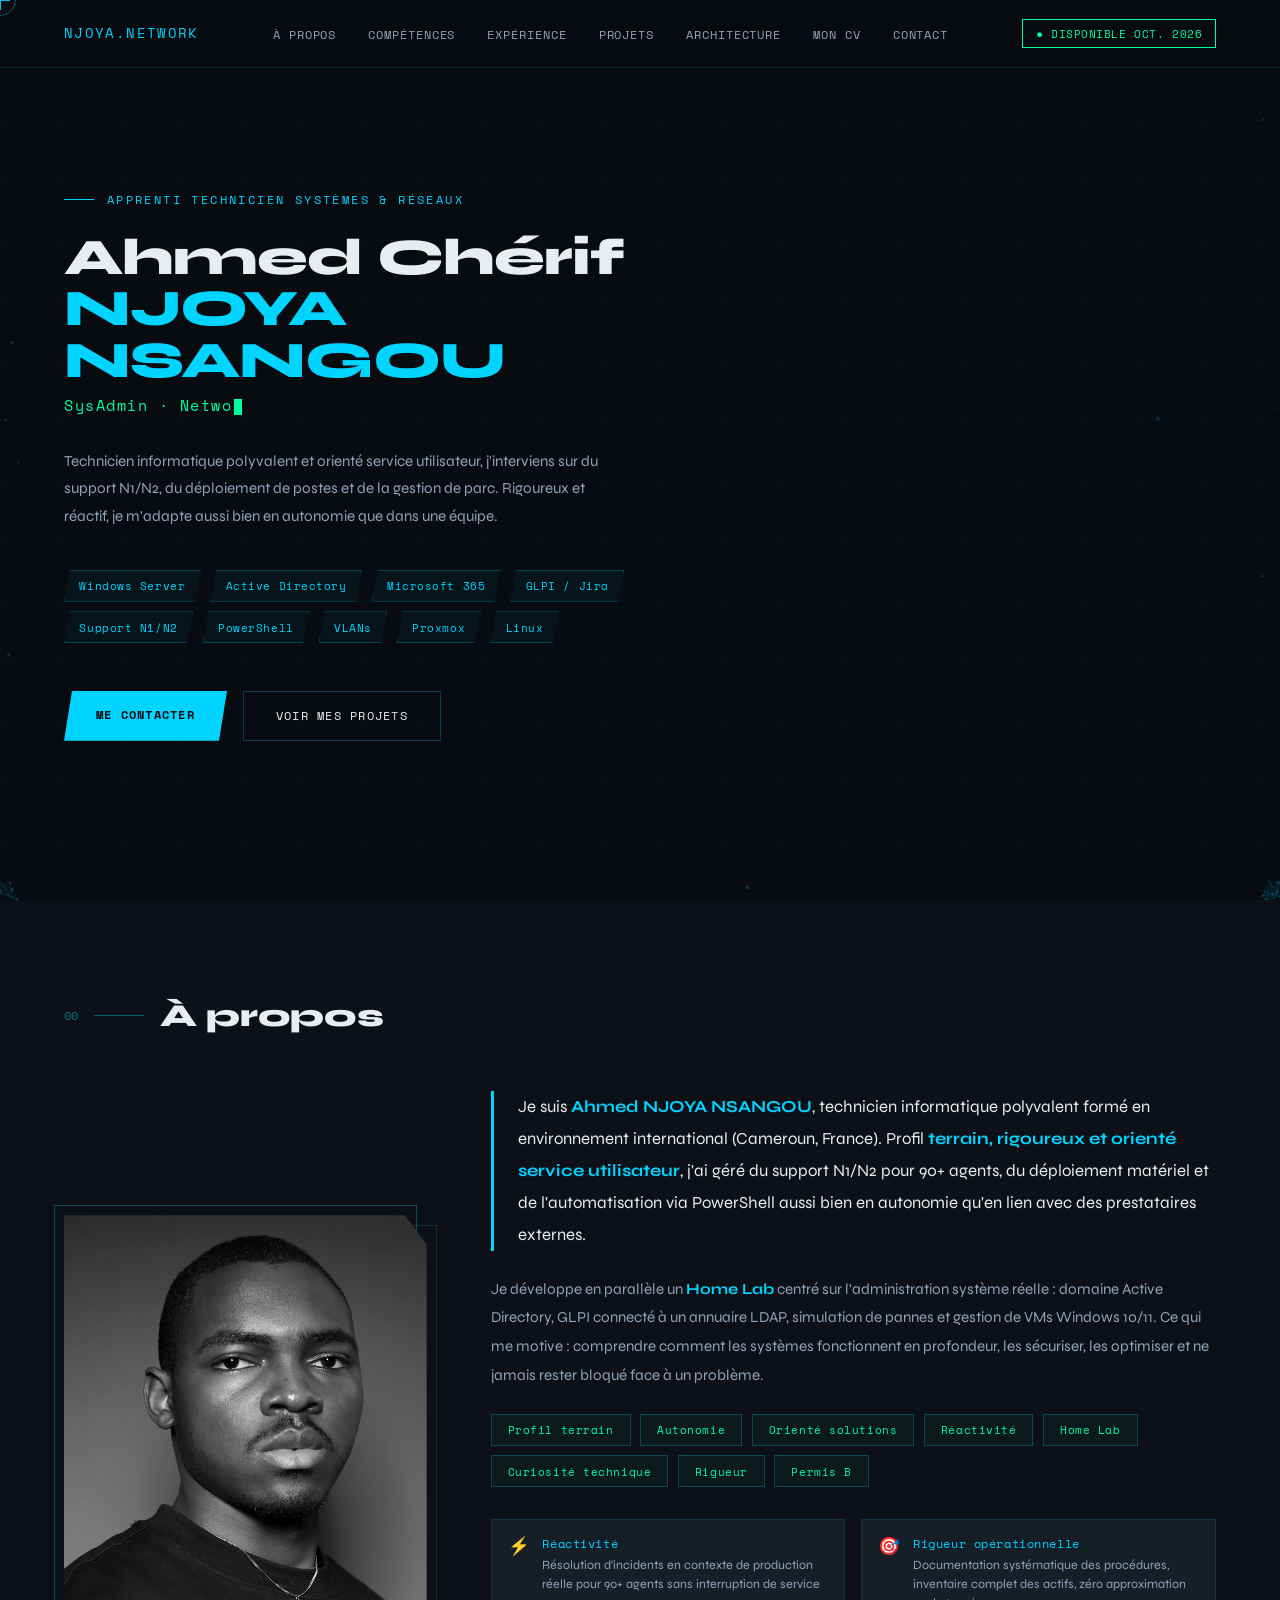
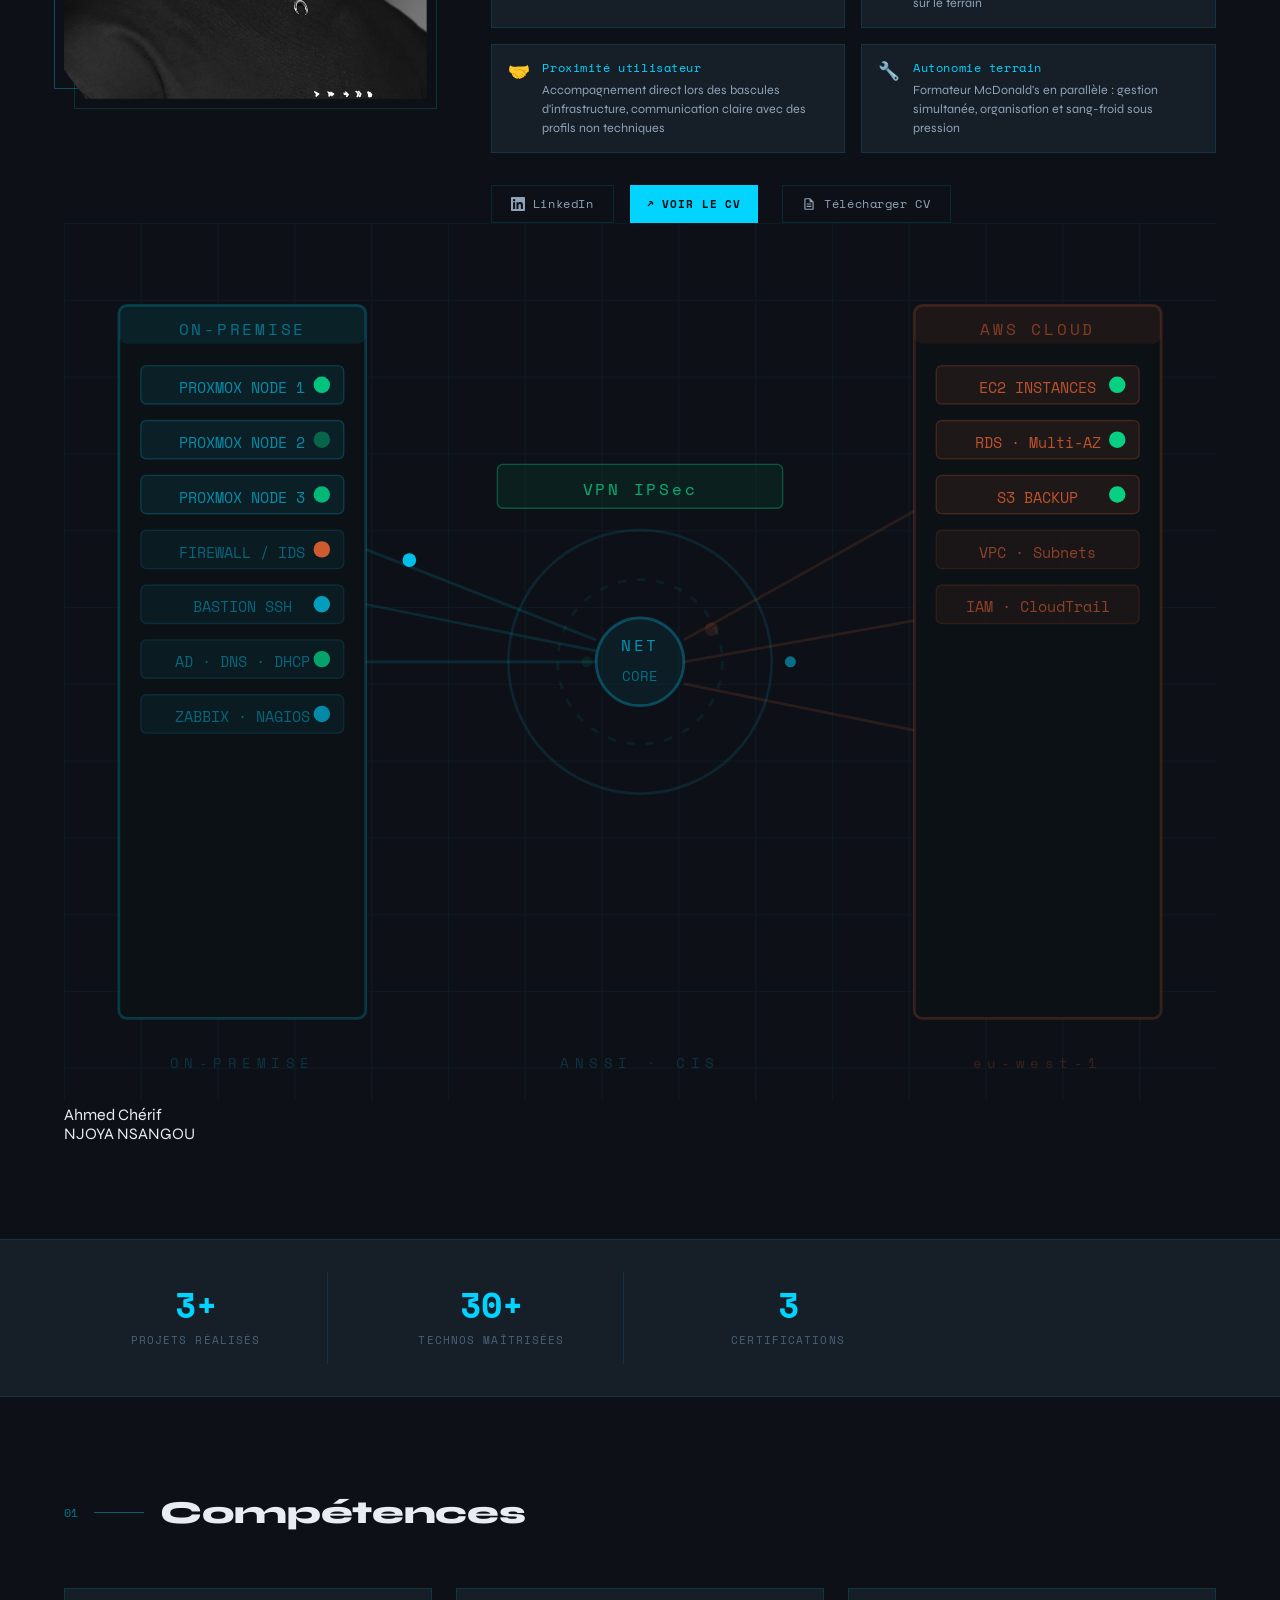
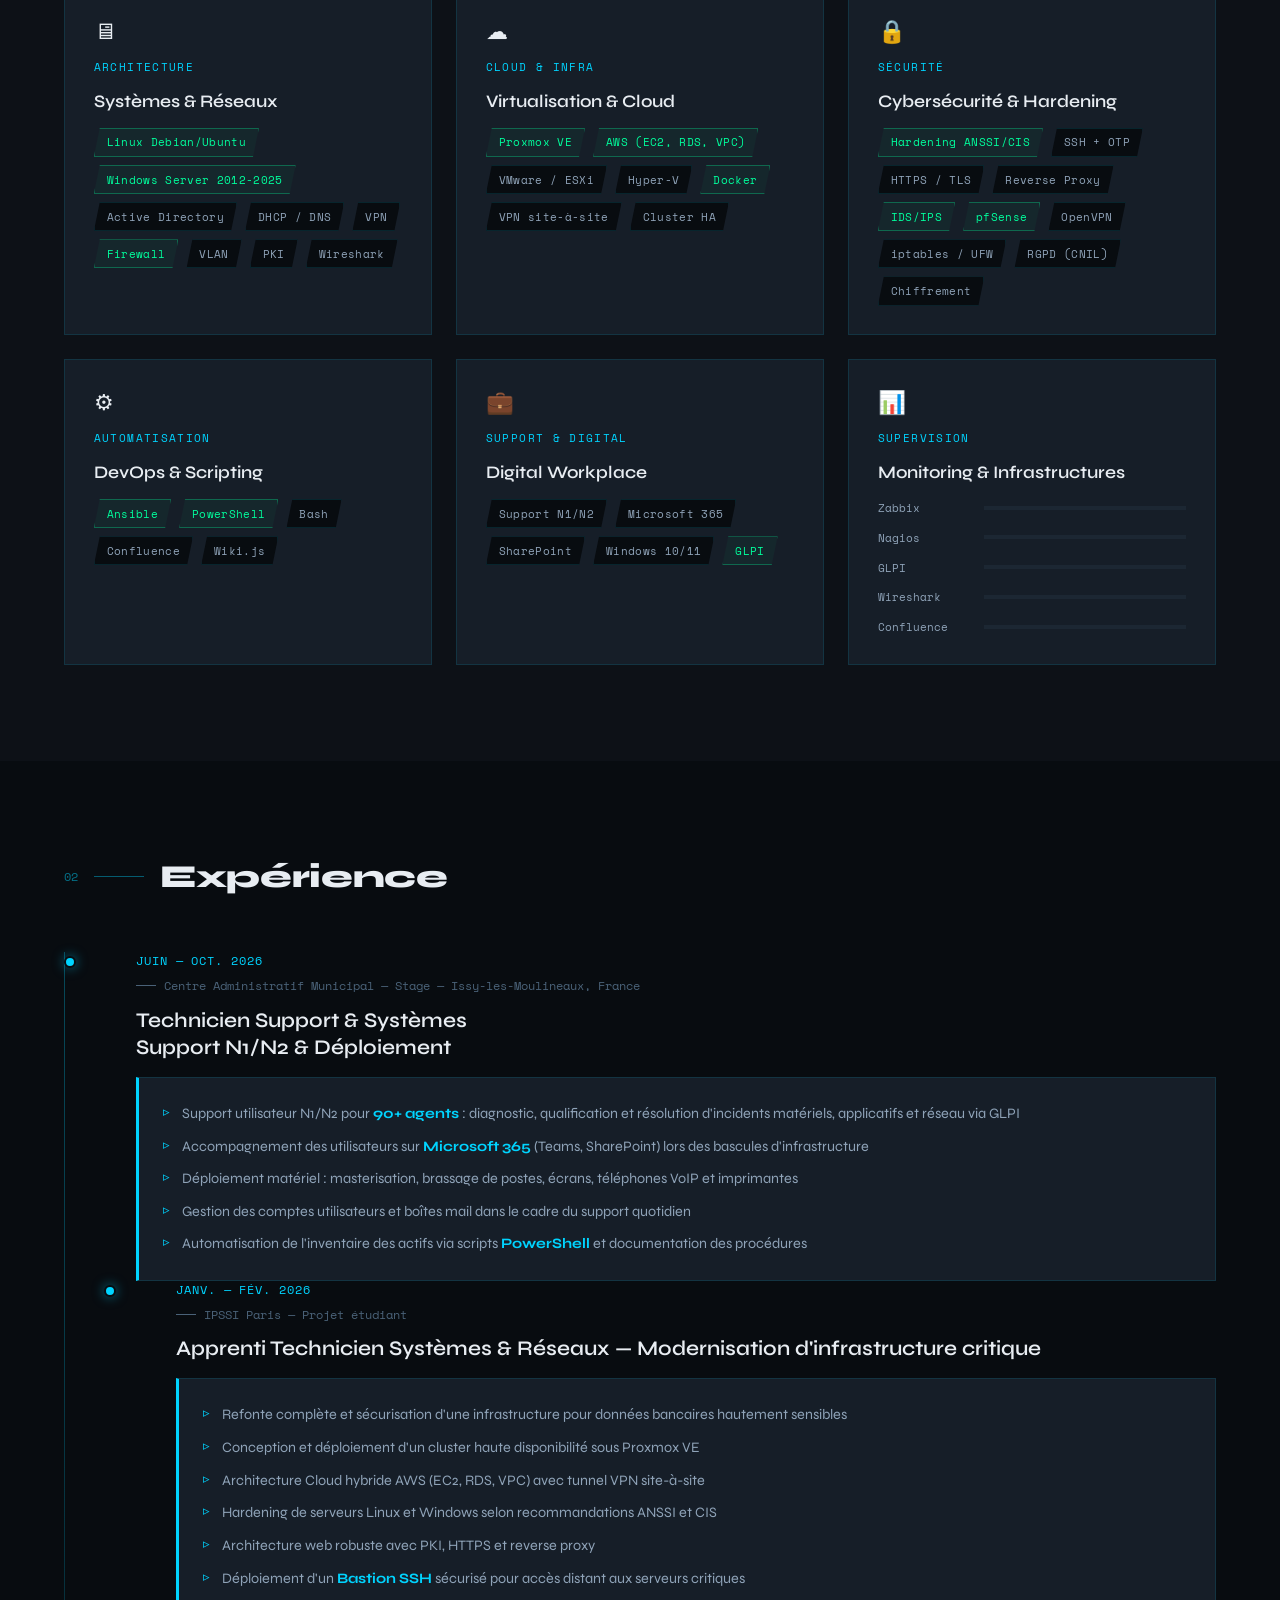
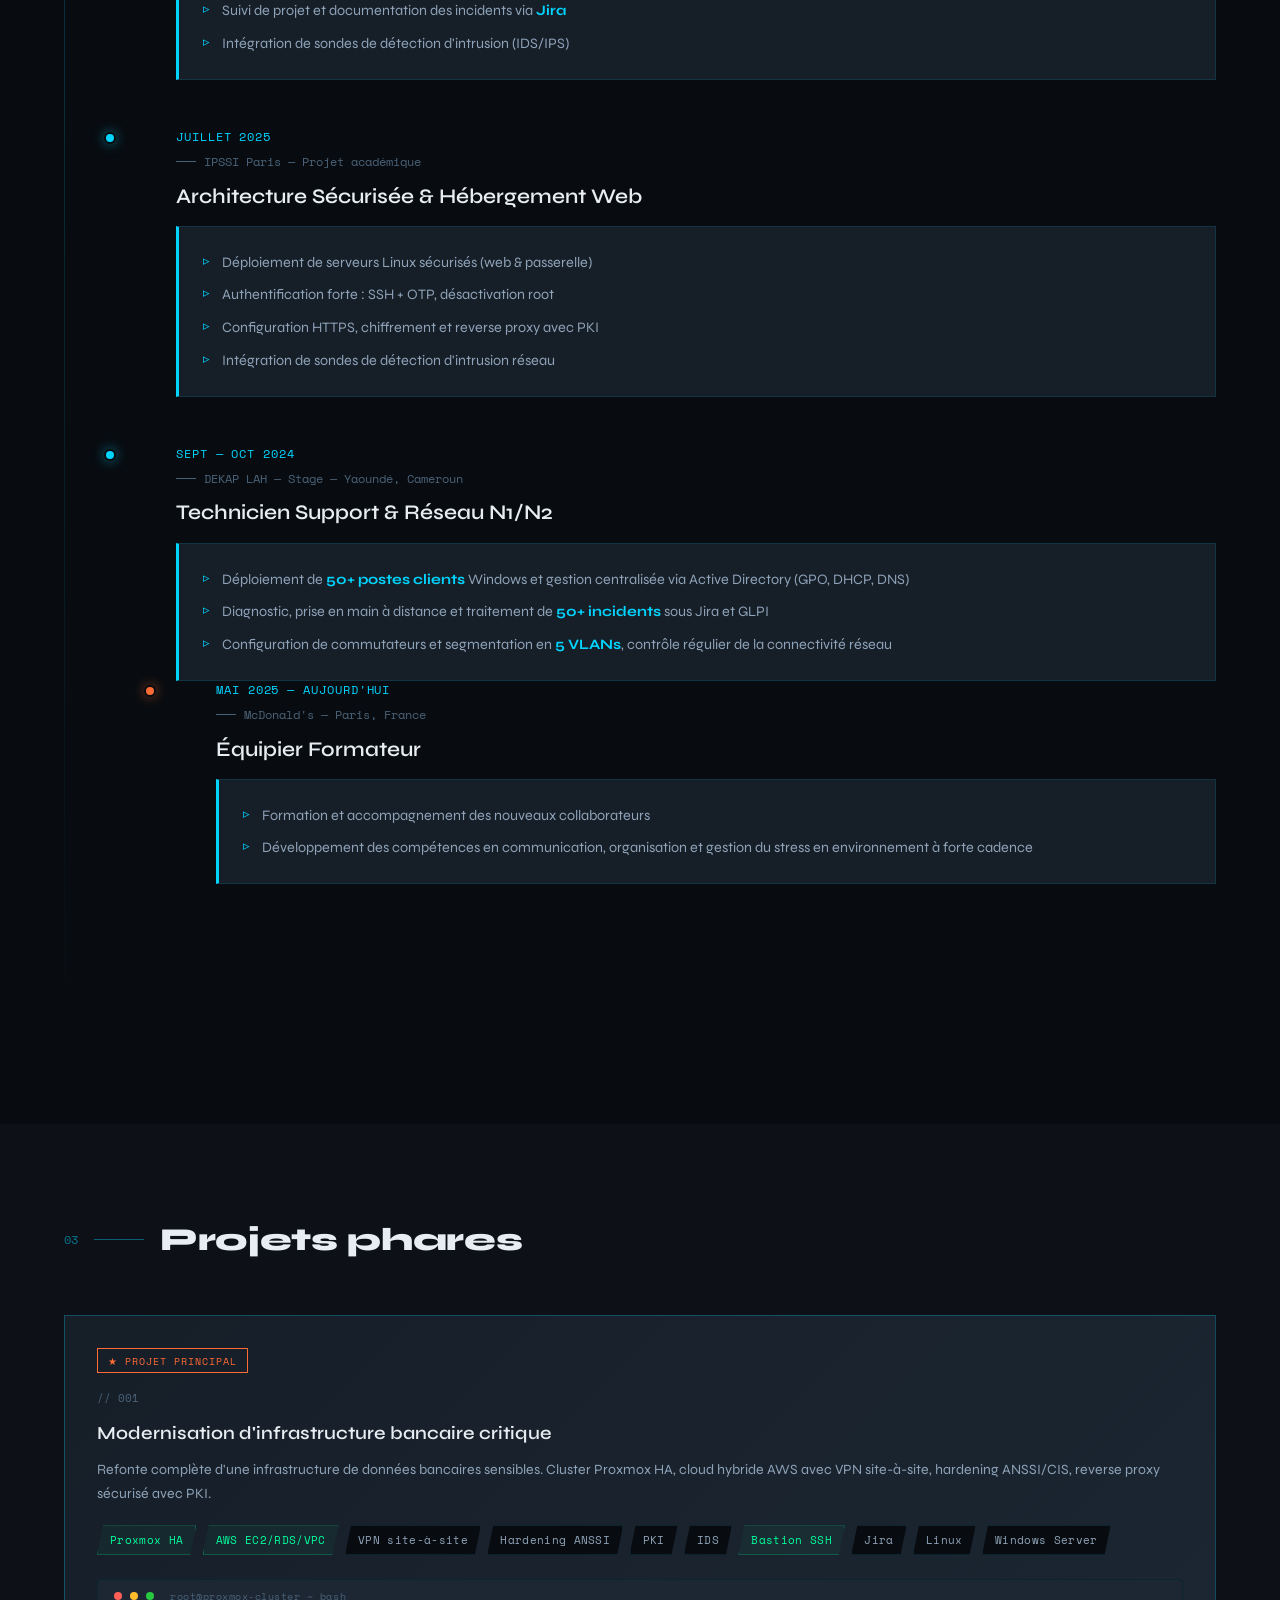
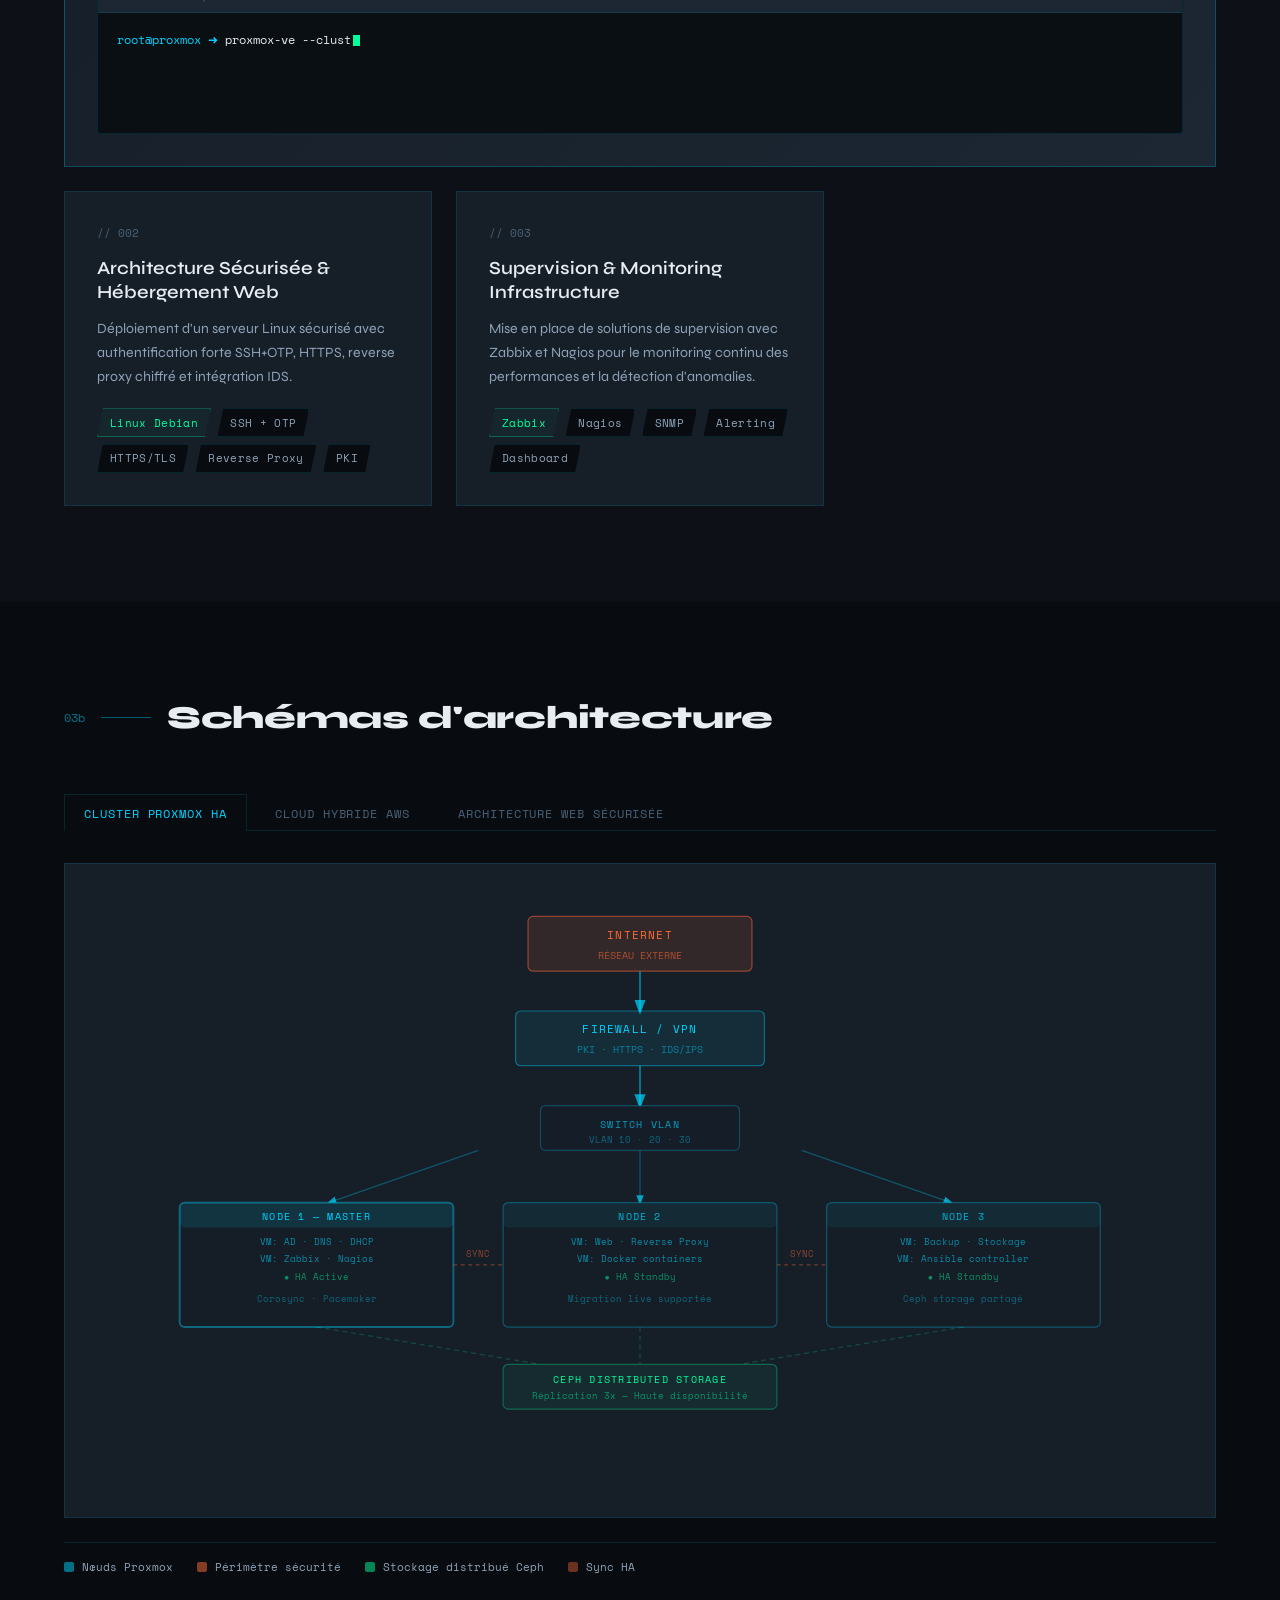
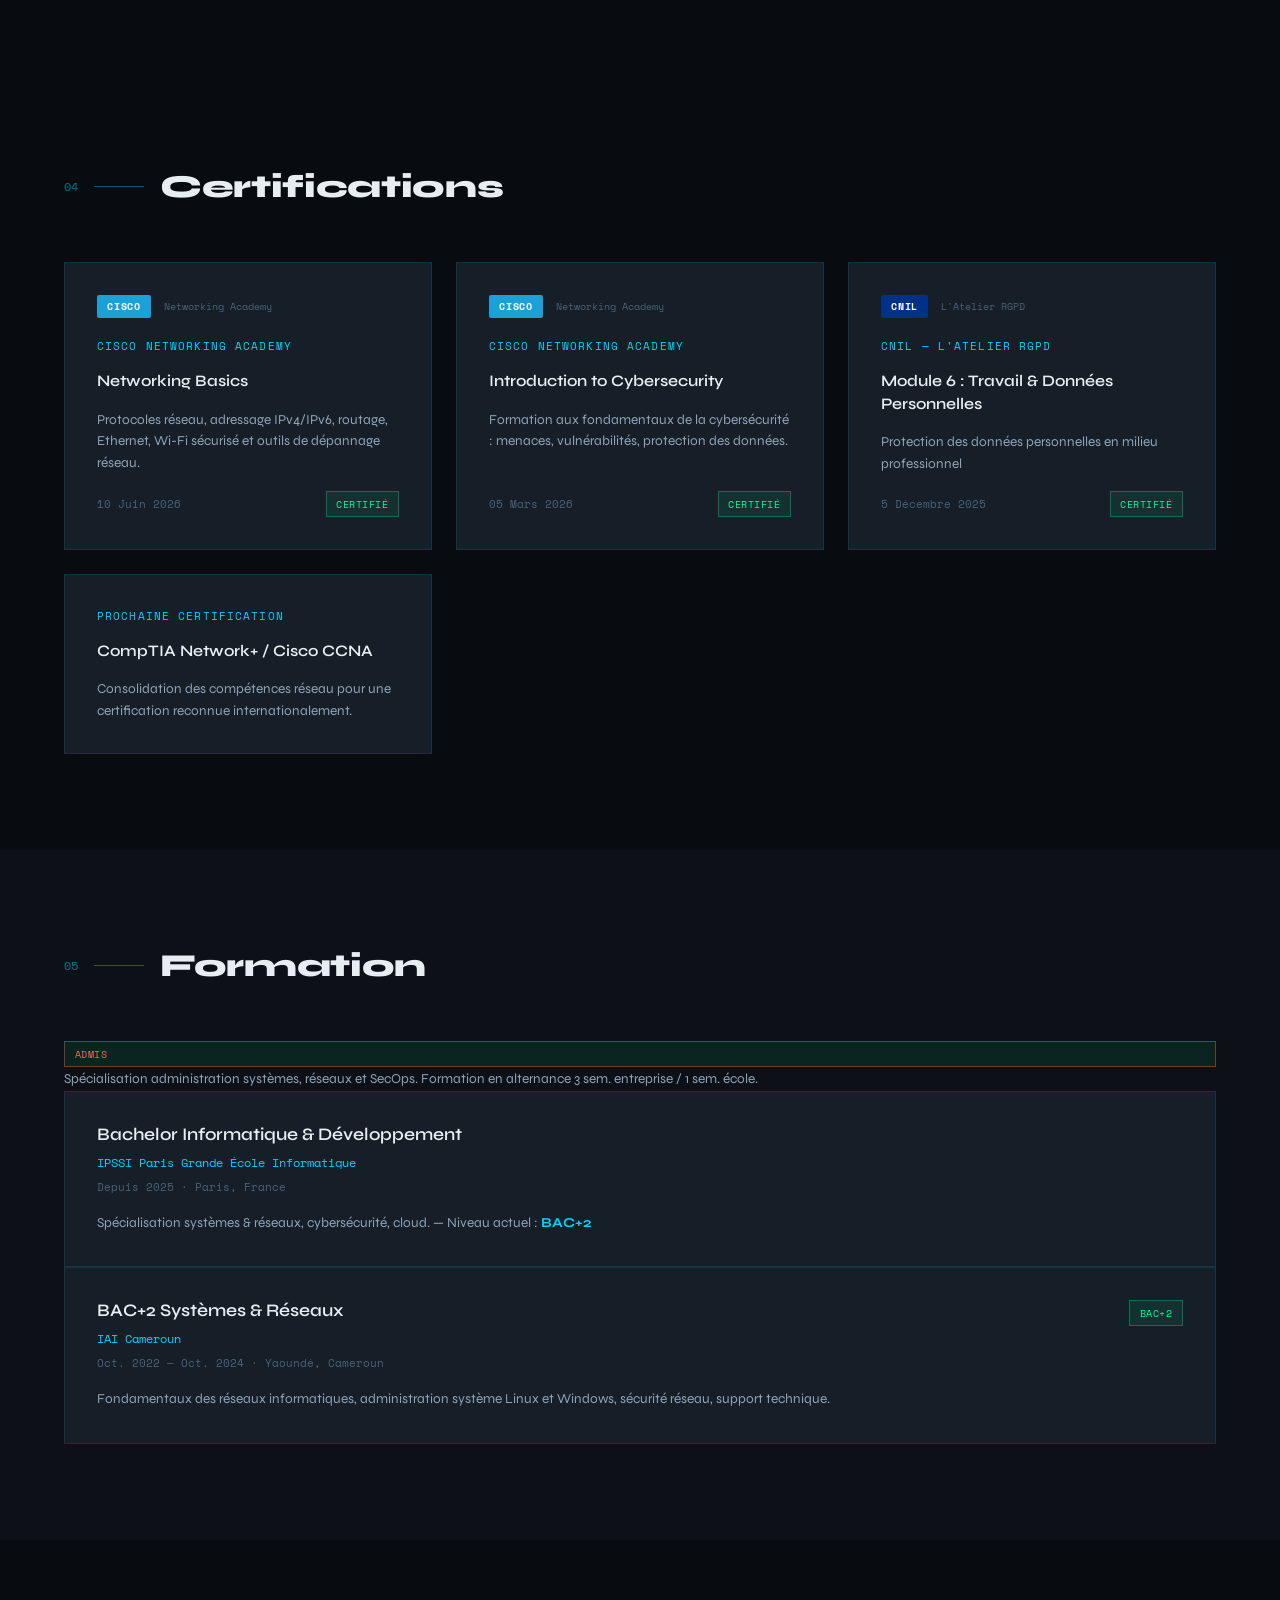
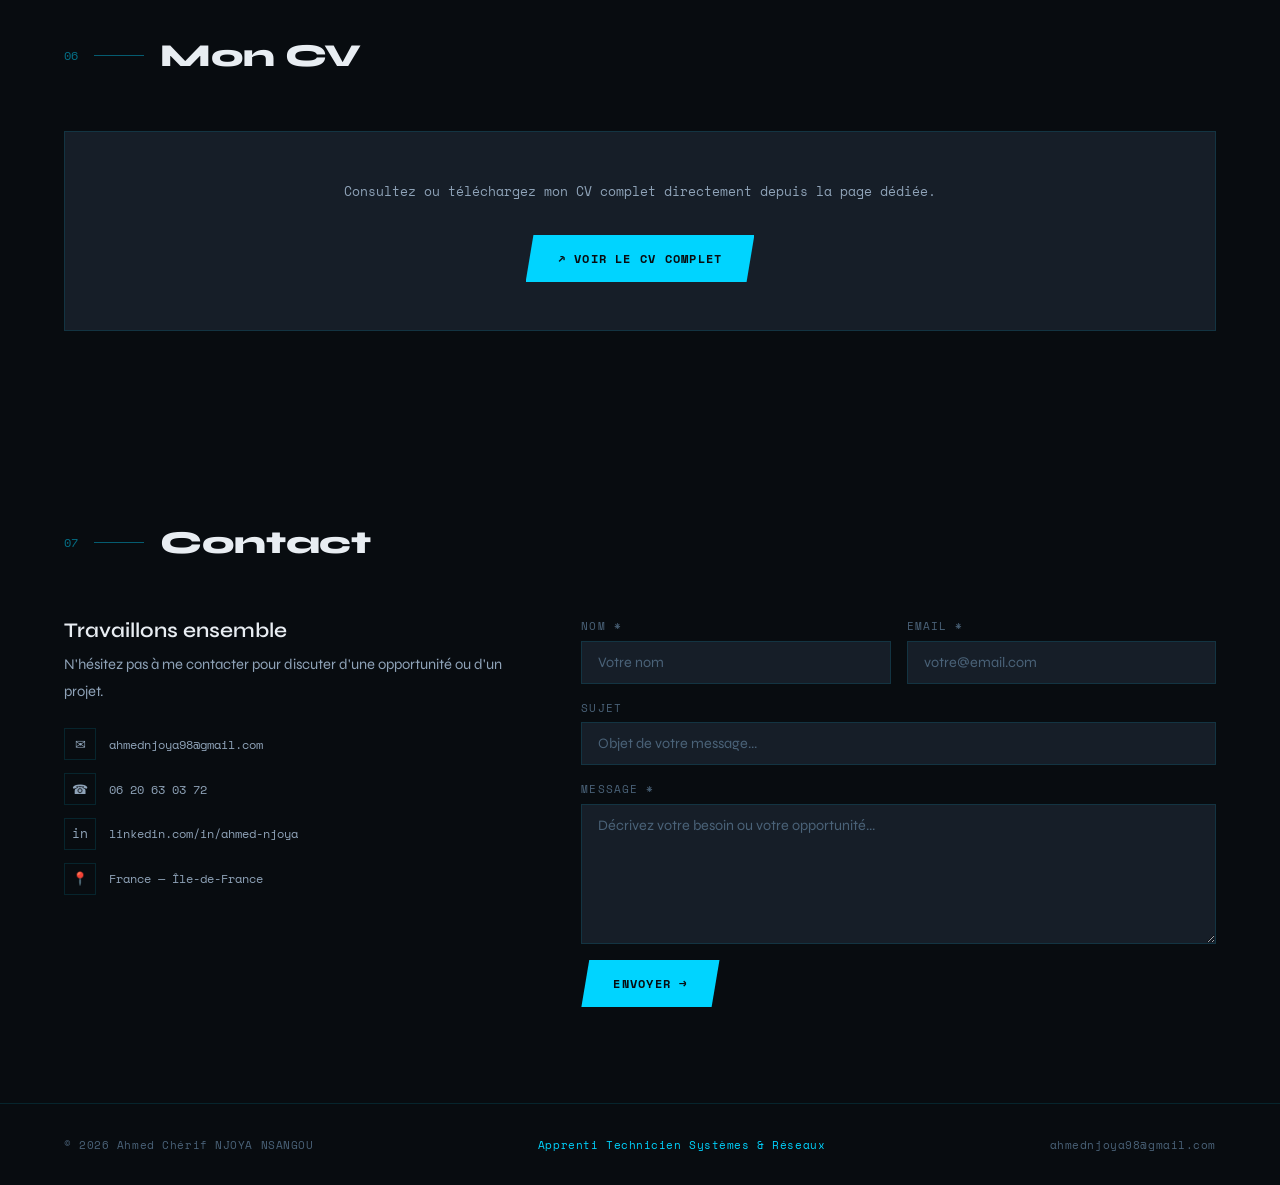
==== commit 6643d839: "Add files via upload" ====
--- a/index.html
+++ b/index.html
@@ -40,8 +40,6 @@
     <li><a href="#about">À propos</a></li><li><a href="#skills">Compétences</a></li>
     <li><a href="#experience">Expérience</a></li>
     <li><a href="#projects">Projets</a></li><li><a href="#architecture">Architecture</a></li>
-    <li><a href="#certifications">Certifications</a></li>
-    <li><a href="#education">Formation</a></li>
     <li><a href="#cv">Mon CV</a></li>
     <li><a href="#contact">Contact</a></li>
   </ul>
@@ -51,20 +49,20 @@
 <!-- HERO -->
 <section class="hero" id="hero">
   <div class="hero-content">
-    <div class="hero-tag">Technicien Systèmes &amp; Réseaux</div>
+    <div class="hero-tag">Apprenti Technicien Systèmes &amp; Réseaux</div>
     <h1 class="hero-name">Ahmed Chérif<br><span>NJOYA NSANGOU</span></h1>
     <div class="hero-typewriter"><span id="typewriterText"></span><span class="typewriter-cursor"></span></div>
-    <p class="hero-desc">Passionné d'infrastructure critique et de cybersécurité, j'interviens sur des environnements système et réseau réels — de la migration ADSL vers la fibre optique à la sécurisation de clusters Proxmox et d'architectures AWS.</p>
+    <p class="hero-desc">Technicien informatique polyvalent et orienté service utilisateur, j'interviens sur du support N1/N2, du déploiement de postes et de la gestion de parc. Rigoureux et réactif, je m'adapte aussi bien en autonomie que dans une équipe.</p>
     <div class="hero-pills">
+      <span class="pill">Windows Server</span>
+      <span class="pill">Active Directory</span>
+      <span class="pill">Microsoft 365</span>
+      <span class="pill">GLPI / Jira</span>
+      <span class="pill">Support N1/N2</span>
+      <span class="pill">PowerShell</span>
+      <span class="pill">VLANs</span>
+      <span class="pill">Proxmox</span>
       <span class="pill">Linux</span>
-      <span class="pill">Windows Server</span>
-      <span class="pill">Proxmox</span>
-      <span class="pill">AWS</span>
-      <span class="pill">Docker</span>
-      <span class="pill">Ansible</span>
-      <span class="pill">VPN / PKI</span>
-      <span class="pill">Zabbix</span>
-      <span class="pill">Active Directory</span>
     </div>
     <div class="hero-cta">
       <a href="#contact" class="btn btn-primary">Me contacter</a>
@@ -83,26 +81,59 @@
     </div>
     <div class="about-content reveal">
       <p class="about-intro">
-        Je suis <strong>Ahmed Chérif NJOYA NSANGOU</strong>, administrateur systèmes &amp; réseaux en formation à <strong>IPSSI Paris</strong>. Profil <strong>terrain, autonome et orienté solutions</strong>, je m'épanouis sur des problématiques d'infrastructure concrètes — de la virtualisation à la sécurisation de serveurs critiques.
+        Je suis <strong>Ahmed NJOYA NSANGOU</strong>, technicien informatique polyvalent formé en environnement international (Cameroun, France). Profil <strong>terrain, rigoureux et orienté service utilisateur</strong>, j'ai géré du support N1/N2 pour 90+ agents, du déploiement matériel et de l'automatisation via PowerShell aussi bien en autonomie qu'en lien avec des prestataires externes.
       </p>
       <p class="about-text">
-        Mon parcours m'a amené à intervenir sur des infrastructures réelles — migration ADSL→FTTH en environnement municipal, sécurisation de clusters Proxmox, architectures AWS hybrides. Ce qui me motive : comprendre comment les systèmes fonctionnent en profondeur, les sécuriser, les optimiser — et ne jamais rester bloqué face à un problème.
+        Je développe en parallèle un <strong style='color:var(--accent)'>Home Lab</strong> centré sur l'administration système réelle : domaine Active Directory, GLPI connecté à un annuaire LDAP, simulation de pannes et gestion de VMs Windows 10/11. Ce qui me motive : comprendre comment les systèmes fonctionnent en profondeur, les sécuriser, les optimiser et ne jamais rester bloqué face à un problème.
       </p>
       <div class="about-tags">
         <span class="about-tag">Profil terrain</span>
         <span class="about-tag">Autonomie</span>
         <span class="about-tag">Orienté solutions</span>
+        <span class="about-tag">Réactivité</span>
+        <span class="about-tag">Home Lab</span>
         <span class="about-tag">Curiosité technique</span>
         <span class="about-tag">Rigueur</span>
         <span class="about-tag">Permis B</span>
       </div>
       
+
+      <div class="about-softskills">
+        <div class="softskill-item">
+          <div class="softskill-icon">⚡</div>
+          <div>
+            <div class="softskill-title">Réactivité</div>
+            <div class="softskill-desc">Résolution d'incidents en contexte de production réelle pour 90+ agents sans interruption de service</div>
+          </div>
+        </div>
+        <div class="softskill-item">
+          <div class="softskill-icon">🎯</div>
+          <div>
+            <div class="softskill-title">Rigueur opérationnelle</div>
+            <div class="softskill-desc">Documentation systématique des procédures, inventaire complet des actifs, zéro approximation sur le terrain</div>
+          </div>
+        </div>
+        <div class="softskill-item">
+          <div class="softskill-icon">🤝</div>
+          <div>
+            <div class="softskill-title">Proximité utilisateur</div>
+            <div class="softskill-desc">Accompagnement direct lors des bascules d'infrastructure, communication claire avec des profils non techniques</div>
+          </div>
+        </div>
+        <div class="softskill-item">
+          <div class="softskill-icon">🔧</div>
+          <div>
+            <div class="softskill-title">Autonomie terrain</div>
+            <div class="softskill-desc">Formateur McDonald's en parallèle : gestion simultanée, organisation et sang-froid sous pression</div>
+          </div>
+        </div>
+      </div>
       <div class="about-links">
         <a href="https://www.linkedin.com/in/ahmed-njoya-625398251" target="_blank" class="about-link">
           <svg viewBox="0 0 24 24" xmlns="http://www.w3.org/2000/svg"><path d="M20.447 20.452h-3.554v-5.569c0-1.328-.027-3.037-1.852-3.037-1.853 0-2.136 1.445-2.136 2.939v5.667H9.351V9h3.414v1.561h.046c.477-.9 1.637-1.85 3.37-1.85 3.601 0 4.267 2.37 4.267 5.455v6.286zM5.337 7.433a2.062 2.062 0 01-2.063-2.065 2.064 2.064 0 112.063 2.065zm1.782 13.019H3.555V9h3.564v11.452zM22.225 0H1.771C.792 0 0 .774 0 1.729v20.542C0 23.227.792 24 1.771 24h20.451C23.2 24 24 23.227 24 22.271V1.729C24 .774 23.2 0 22.222 0h.003z"/></svg>
           LinkedIn
         </a>
-        <a href="cv.html" target="_blank" class="cv-btn primary" style="margin-right:0.5rem">↗ Voir le CV</a><a href="[data-uri]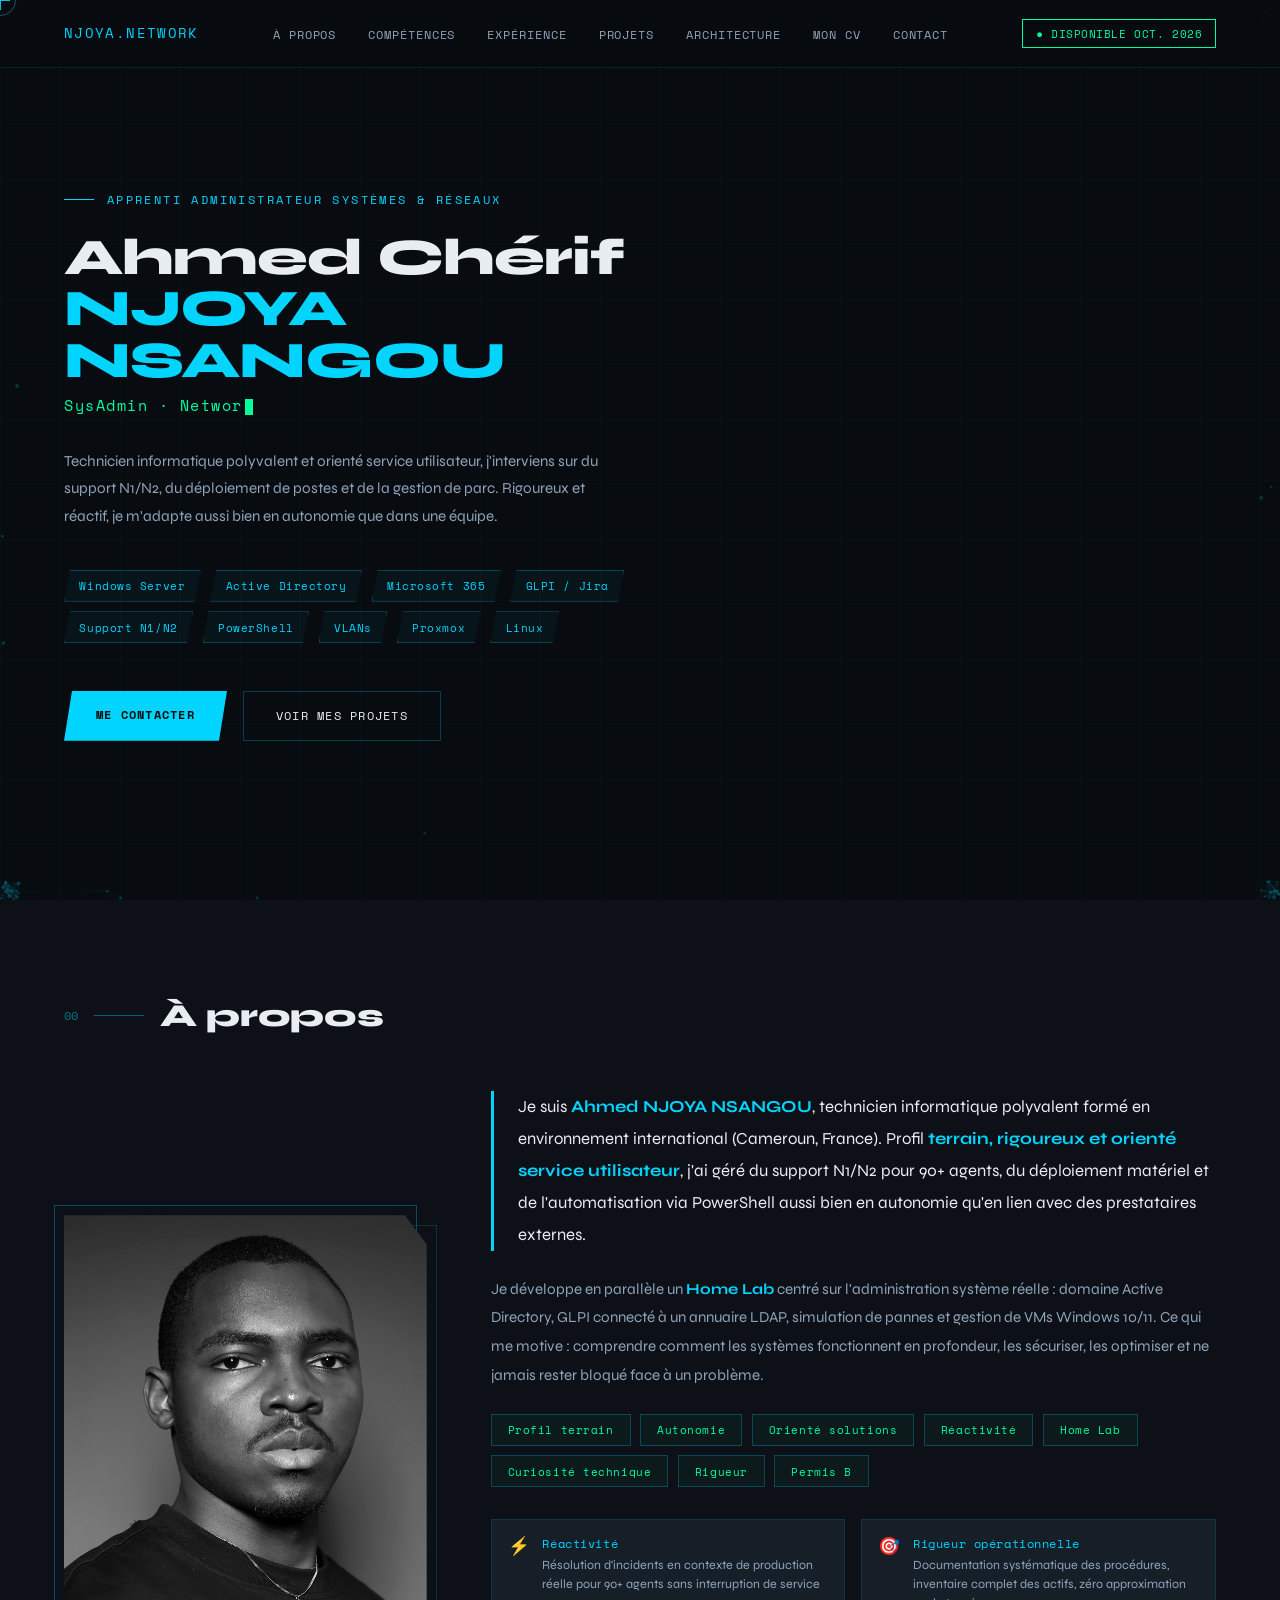
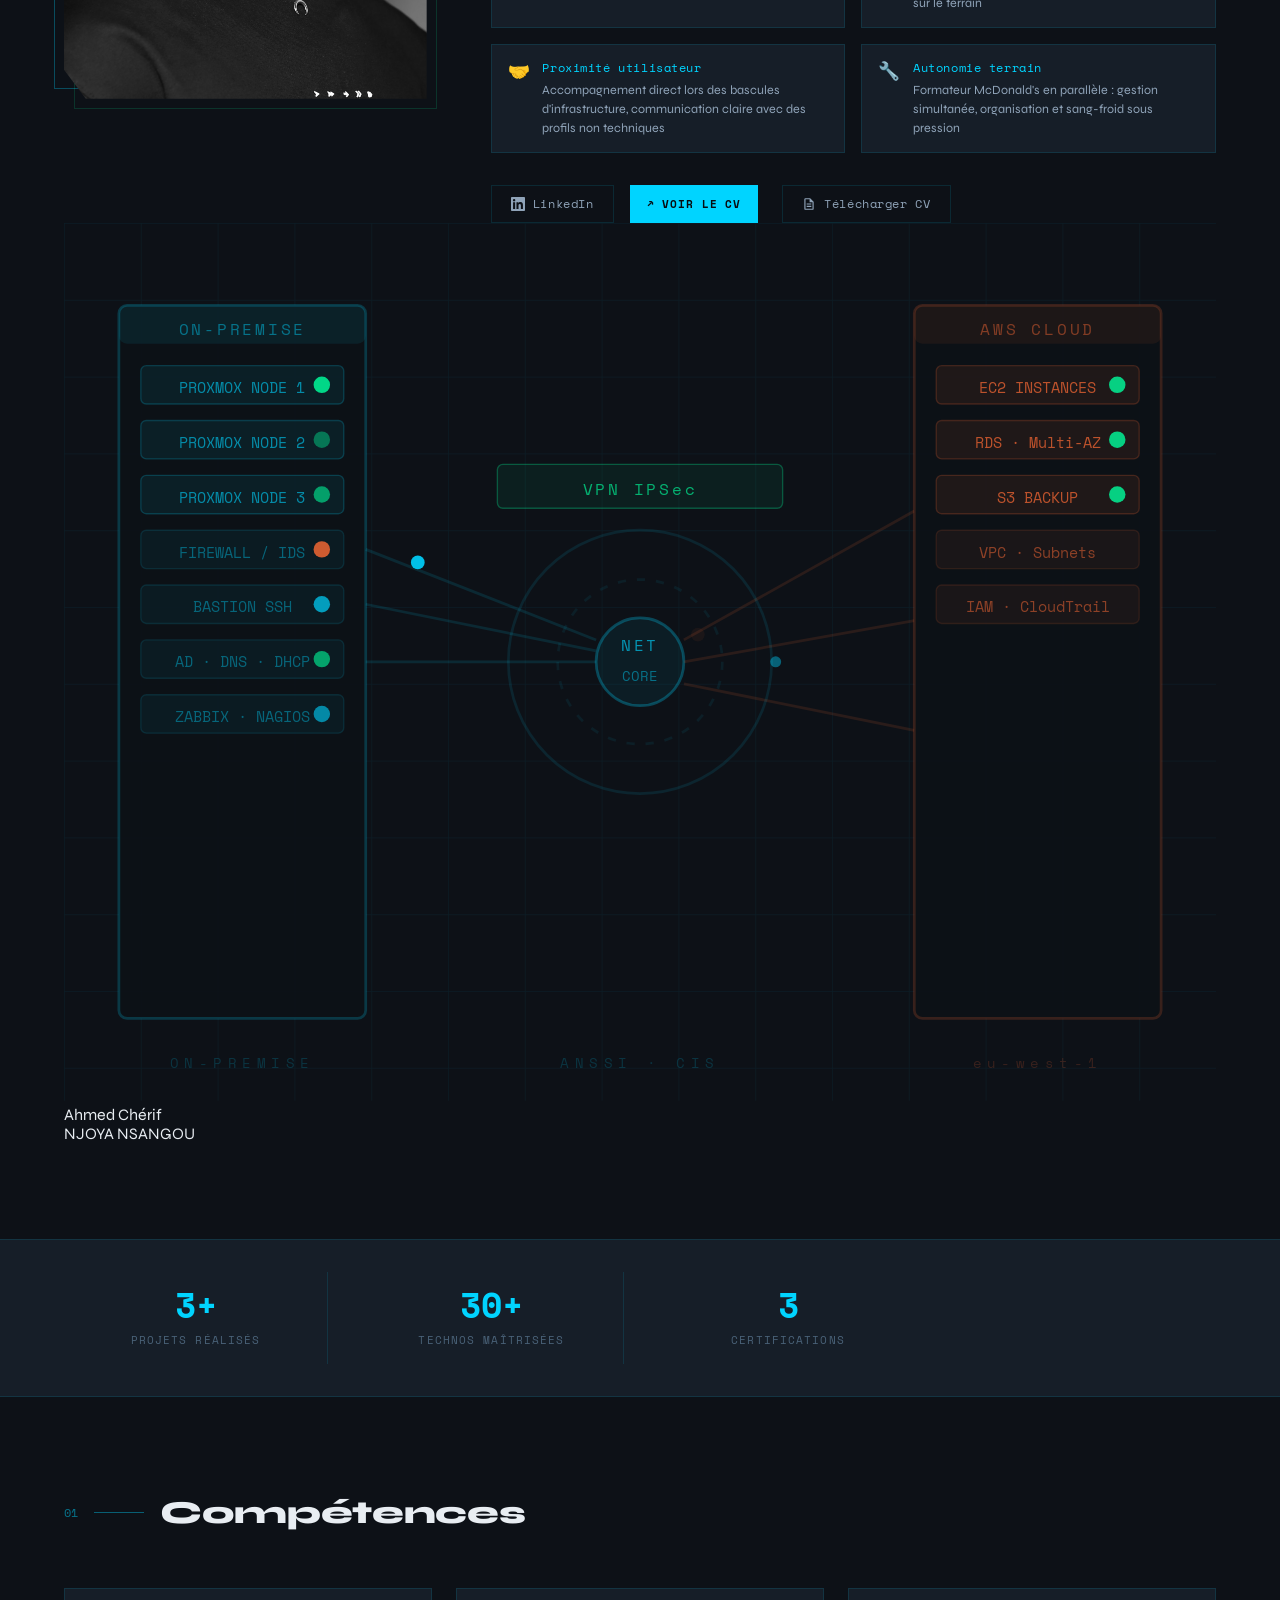
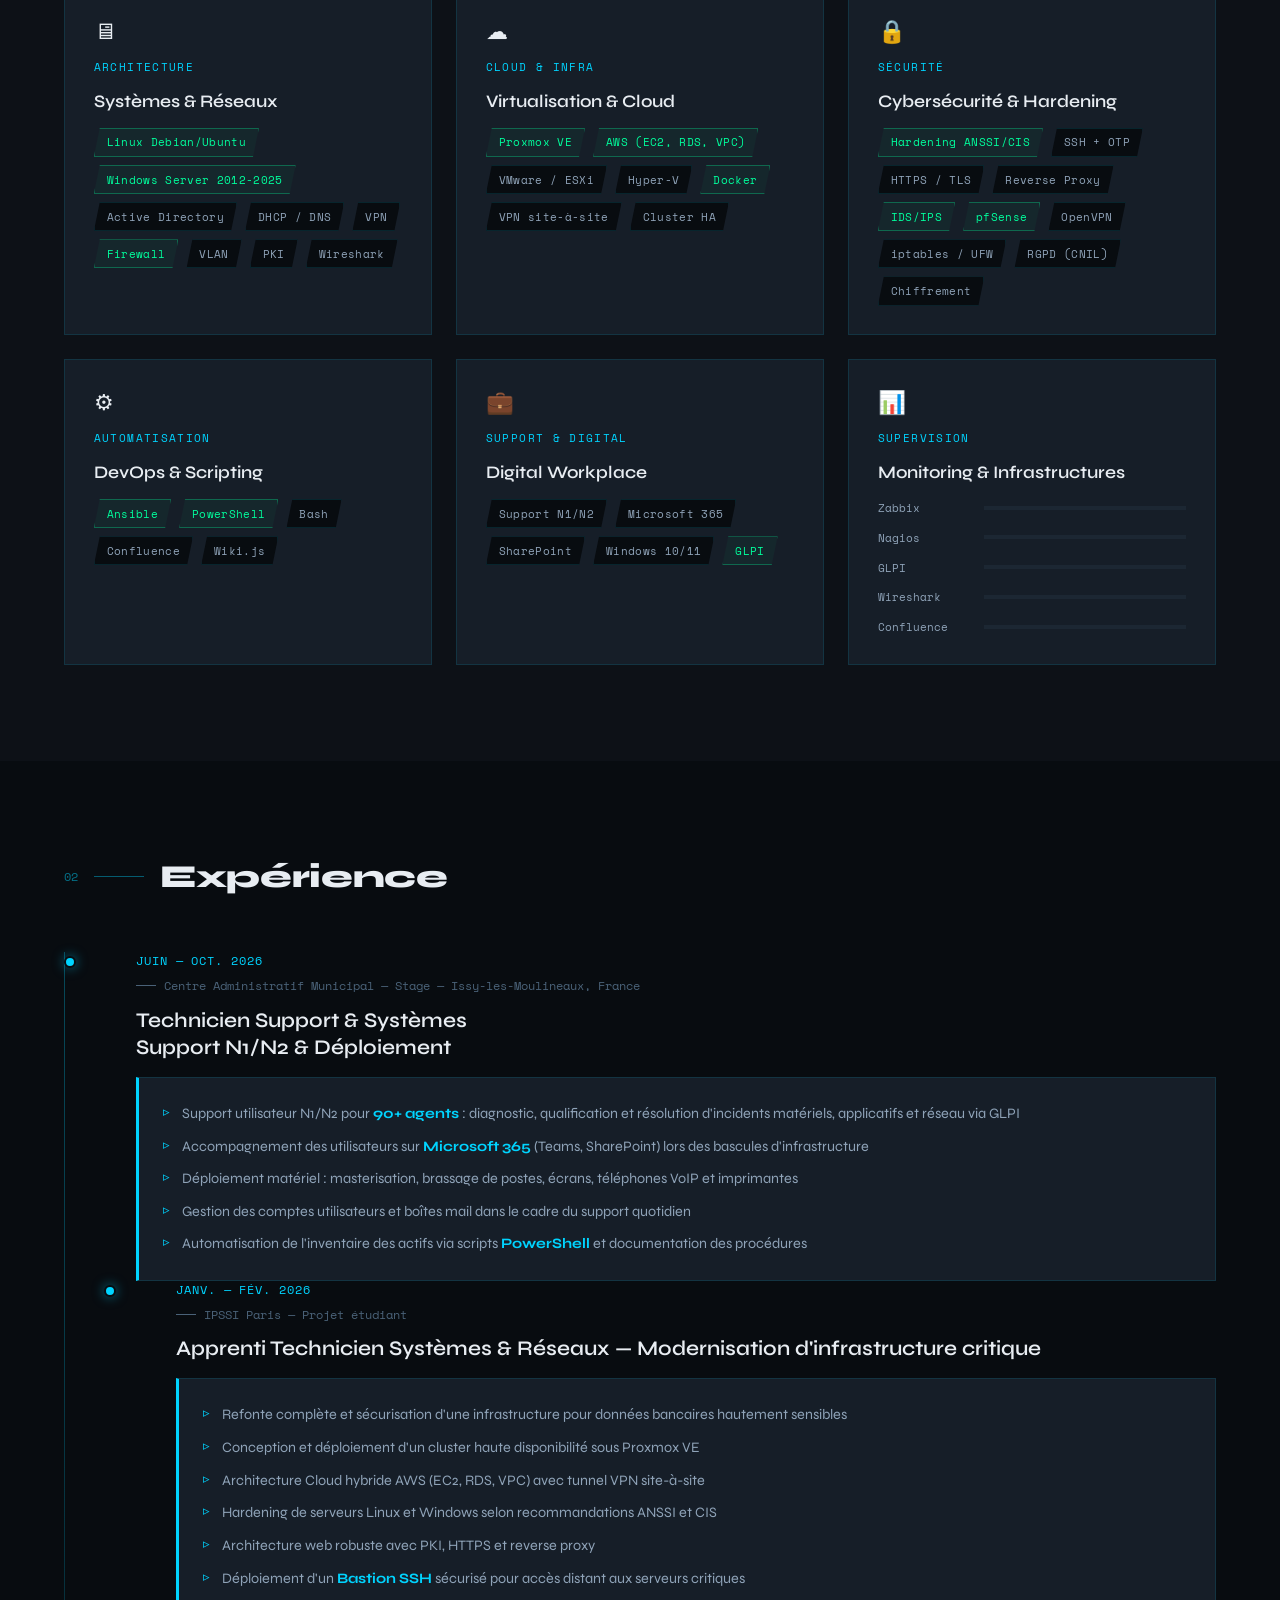
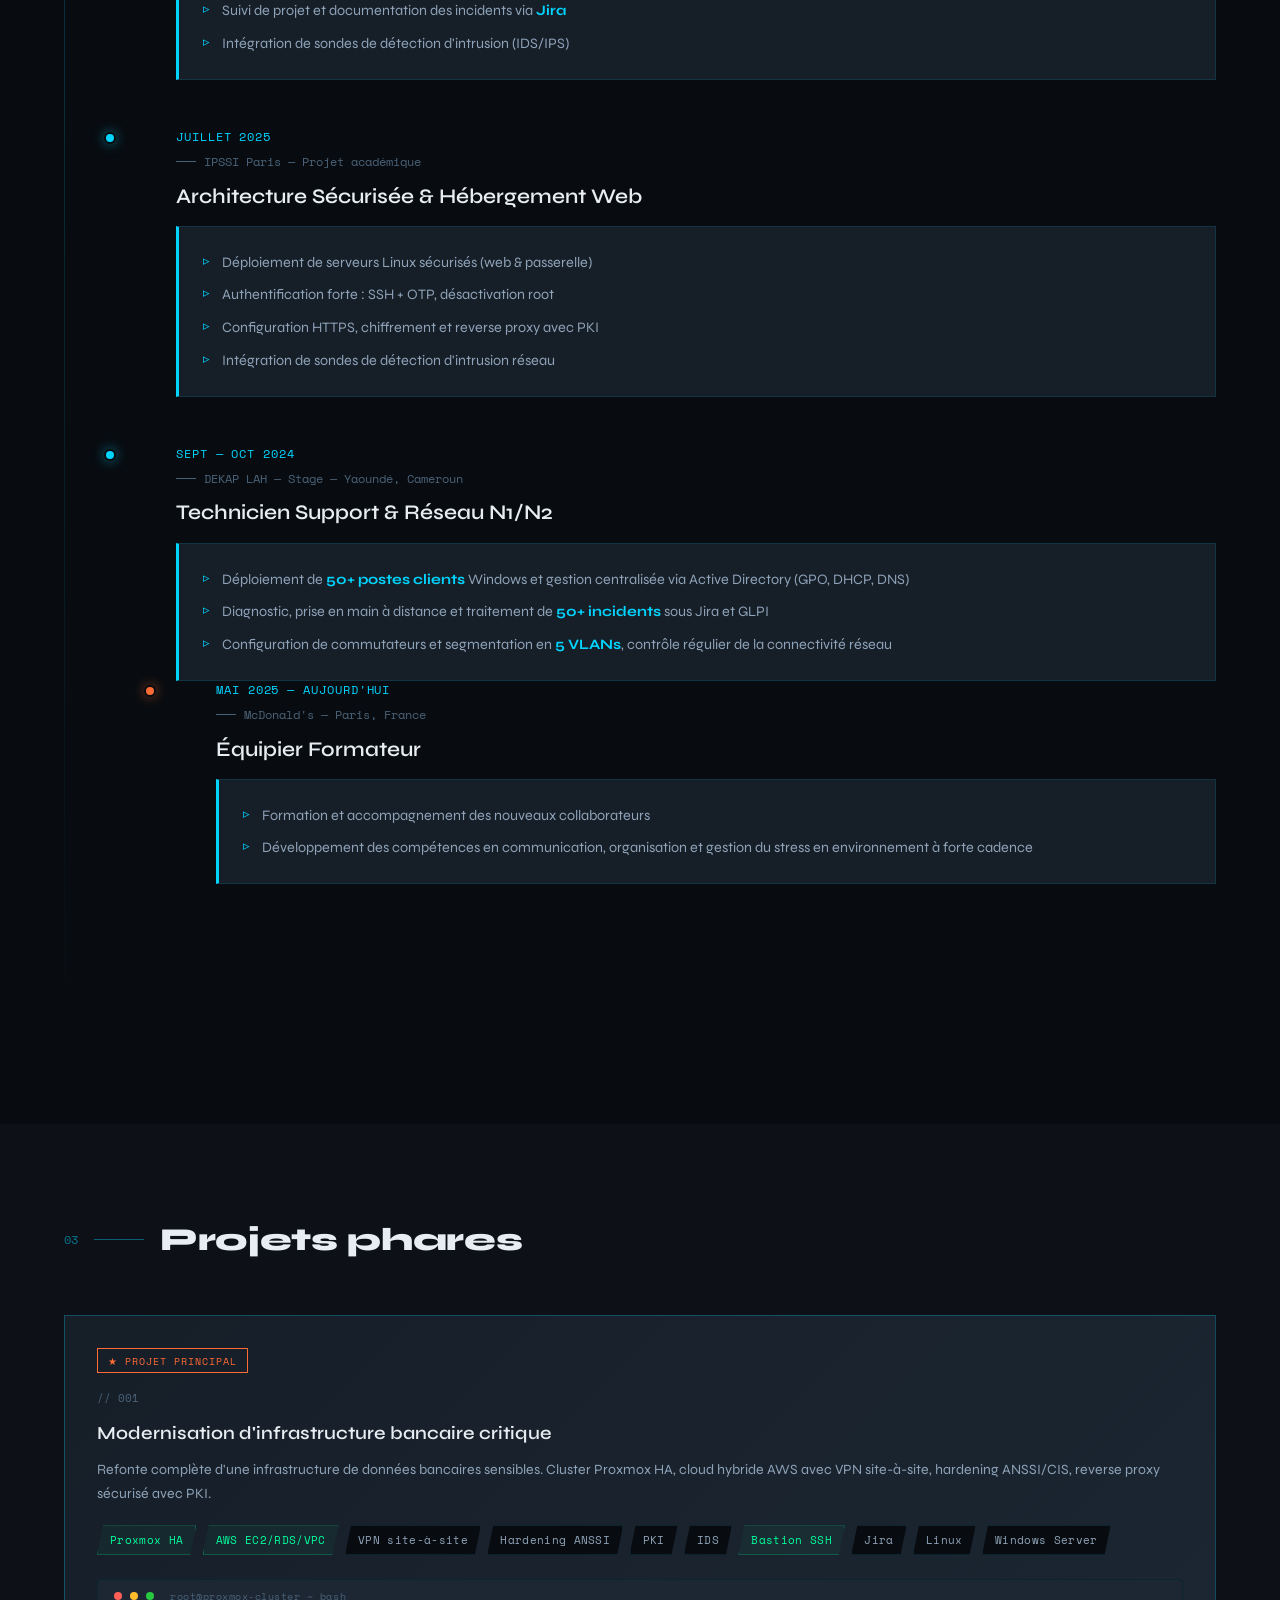
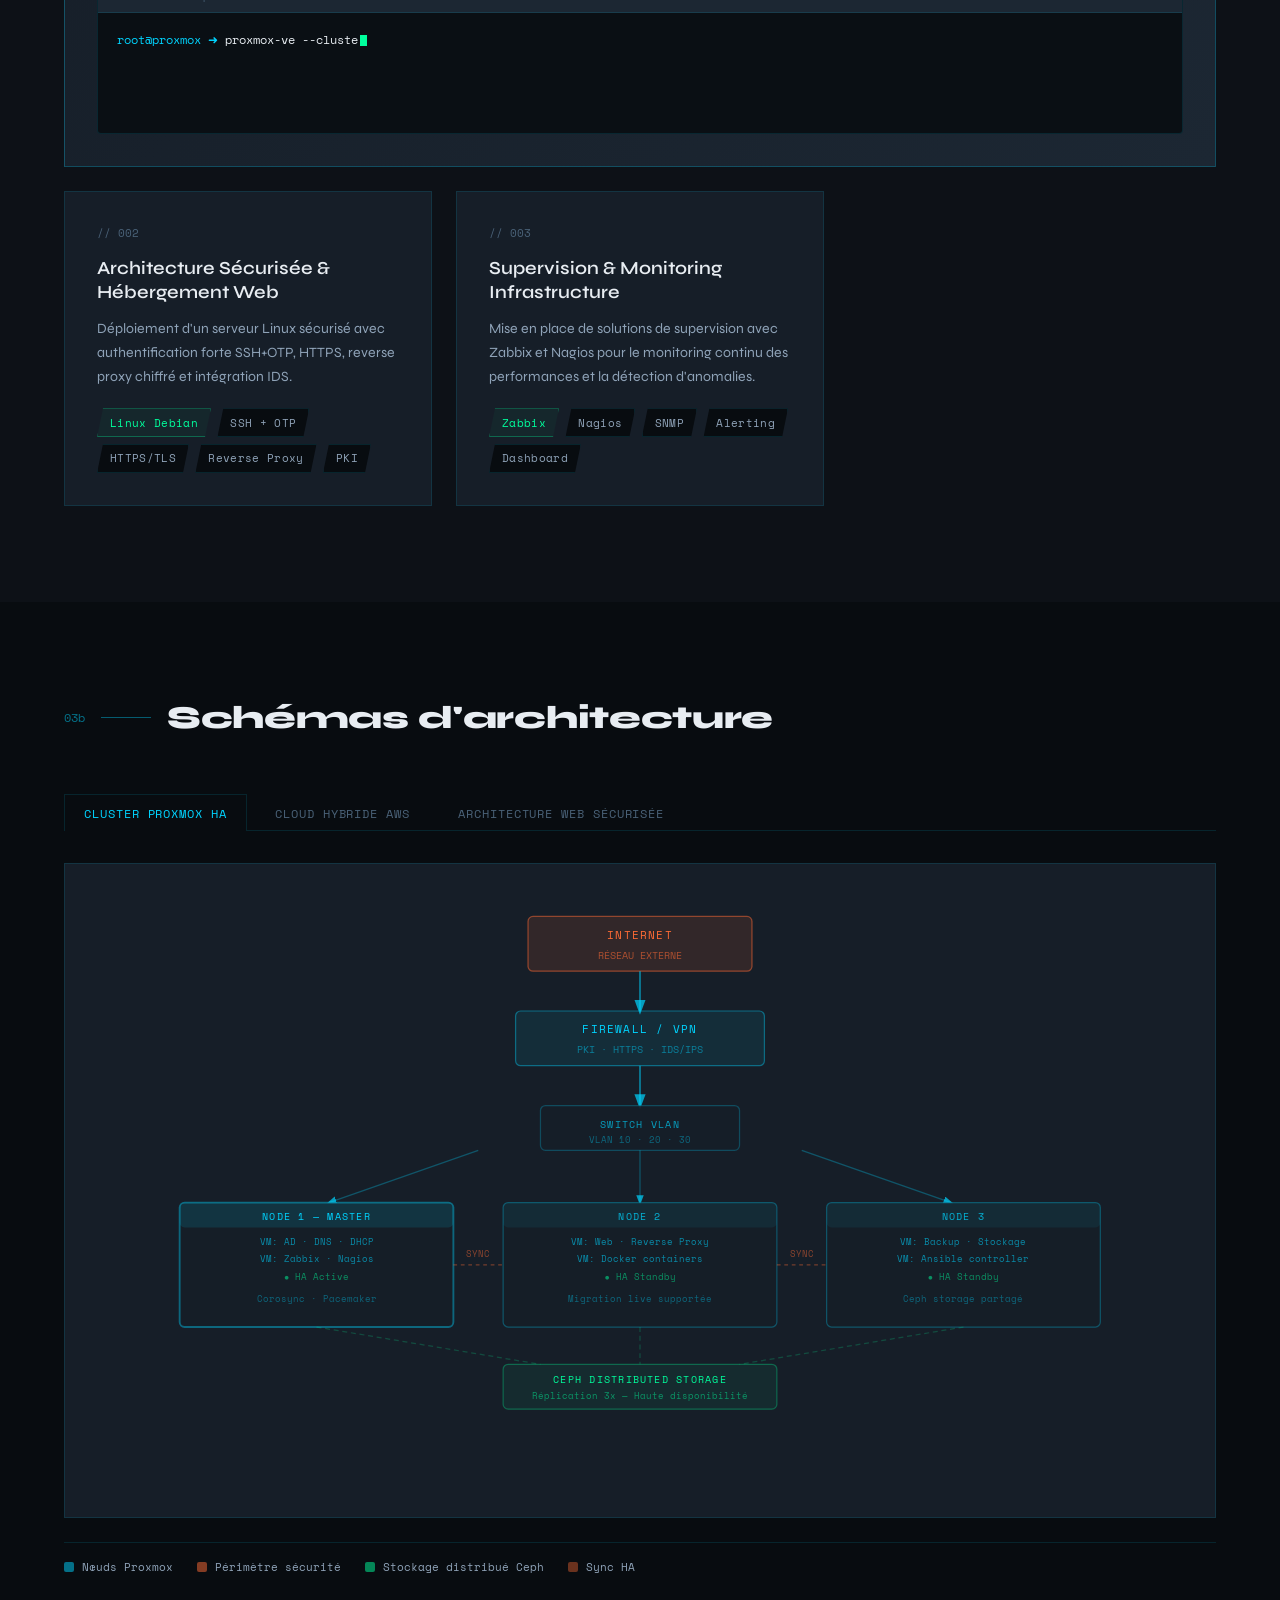
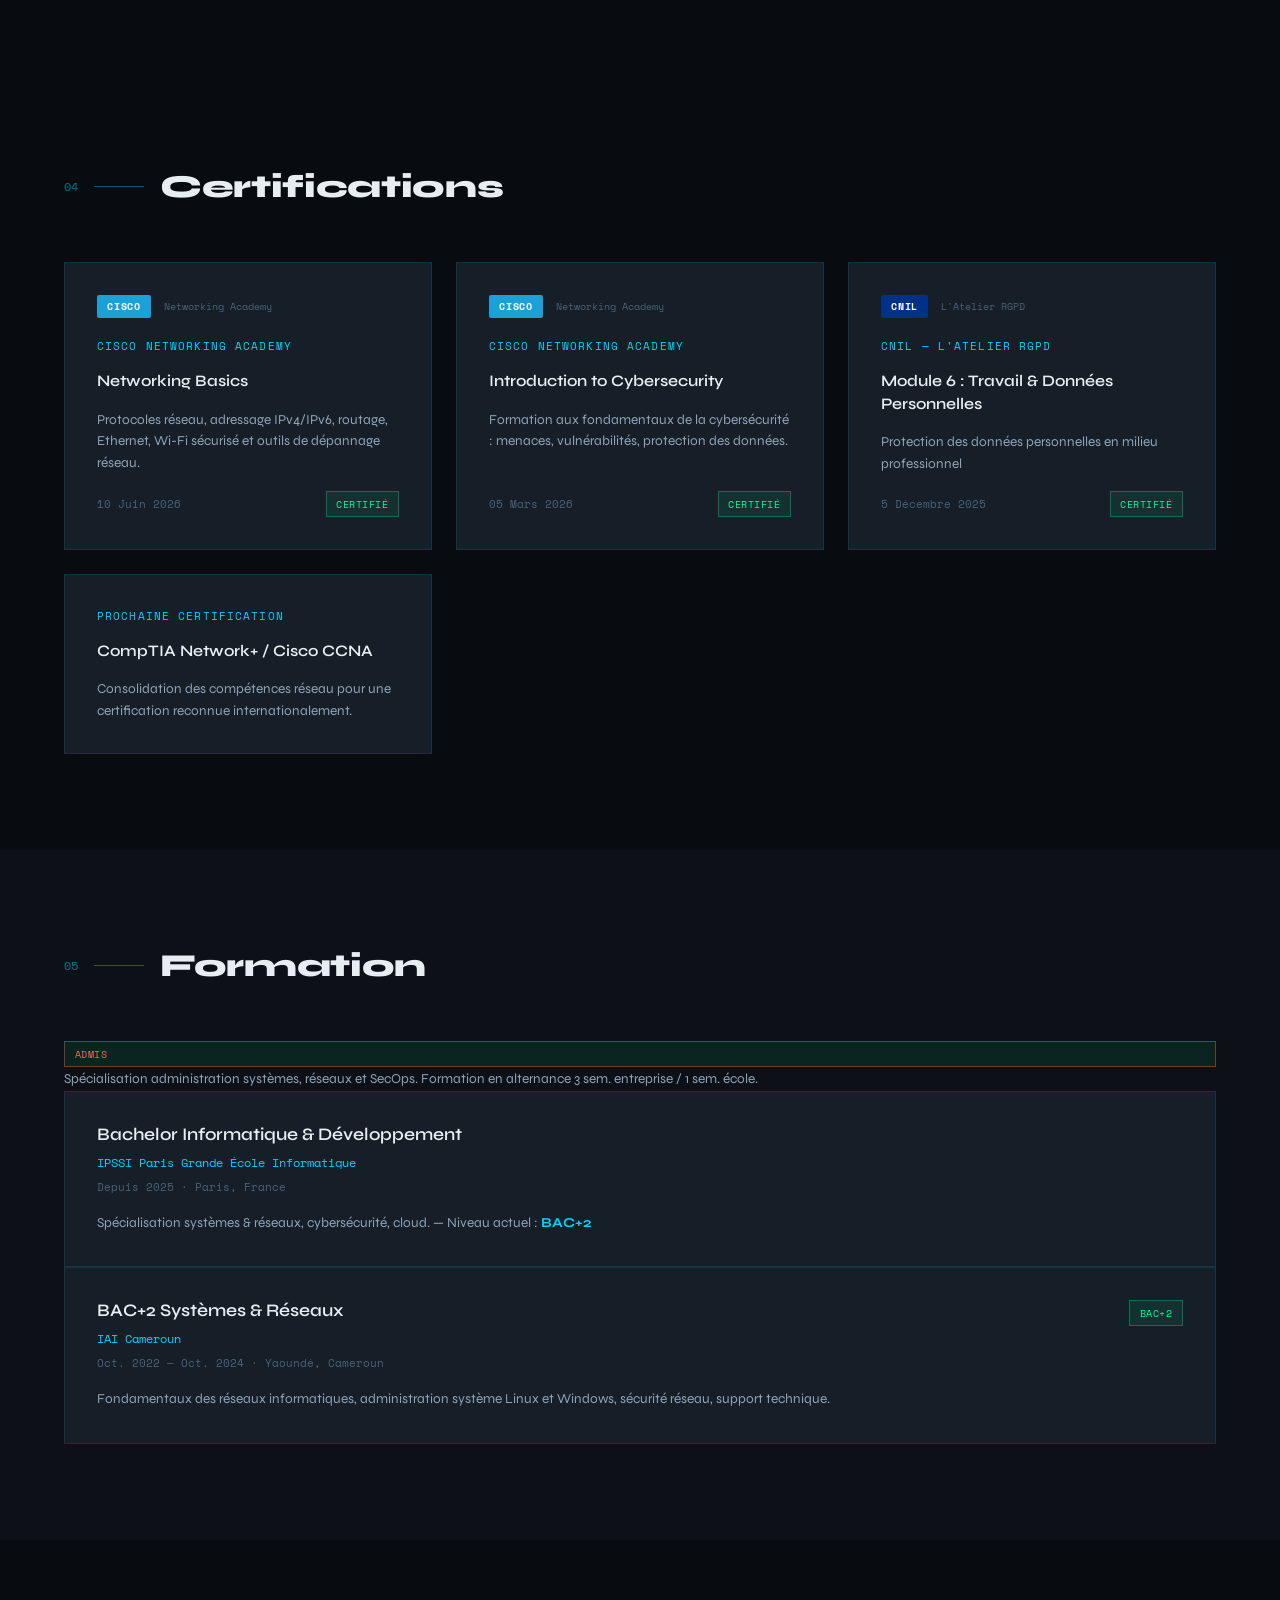
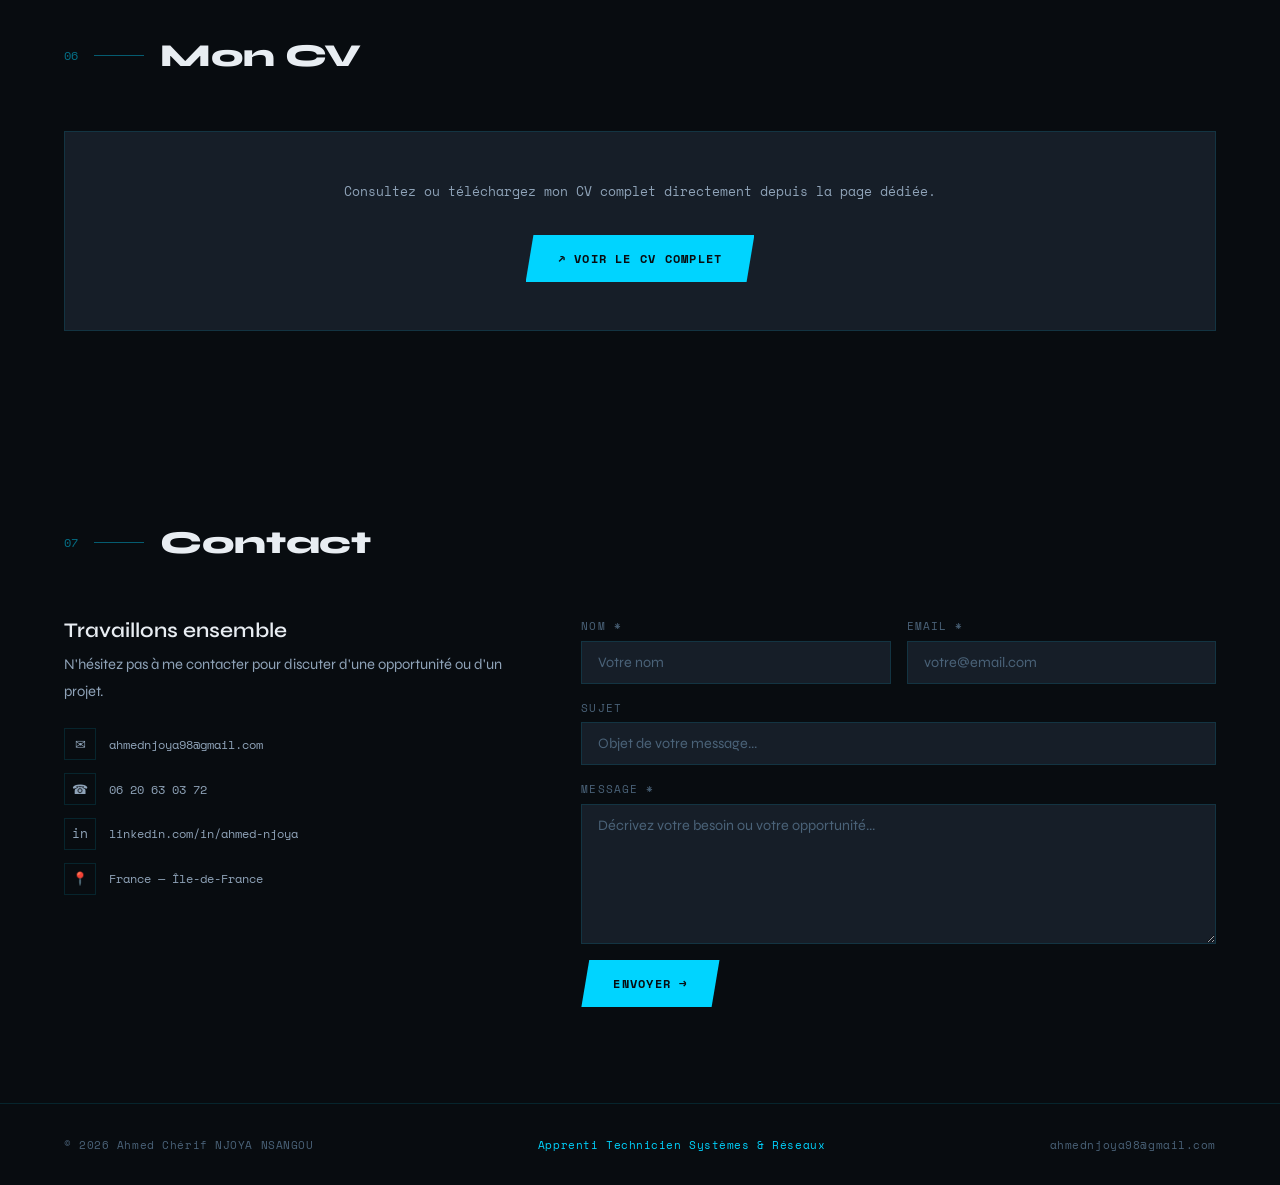
==== commit d4fcfc0c: "Update hero tag from 'Technicien' to 'Administrateur'" ====
--- a/index.html
+++ b/index.html
@@ -49,7 +49,7 @@
 <!-- HERO -->
 <section class="hero" id="hero">
   <div class="hero-content">
-    <div class="hero-tag">Apprenti Technicien Systèmes &amp; Réseaux</div>
+    <div class="hero-tag">Apprenti Administrateur Systèmes &amp; Réseaux</div>
     <h1 class="hero-name">Ahmed Chérif<br><span>NJOYA NSANGOU</span></h1>
     <div class="hero-typewriter"><span id="typewriterText"></span><span class="typewriter-cursor"></span></div>
     <p class="hero-desc">Technicien informatique polyvalent et orienté service utilisateur, j'interviens sur du support N1/N2, du déploiement de postes et de la gestion de parc. Rigoureux et réactif, je m'adapte aussi bien en autonomie que dans une équipe.</p>
@@ -808,4 +808,4 @@
 
 <script src="script.js"></script>
 </body>
-</html>+</html>
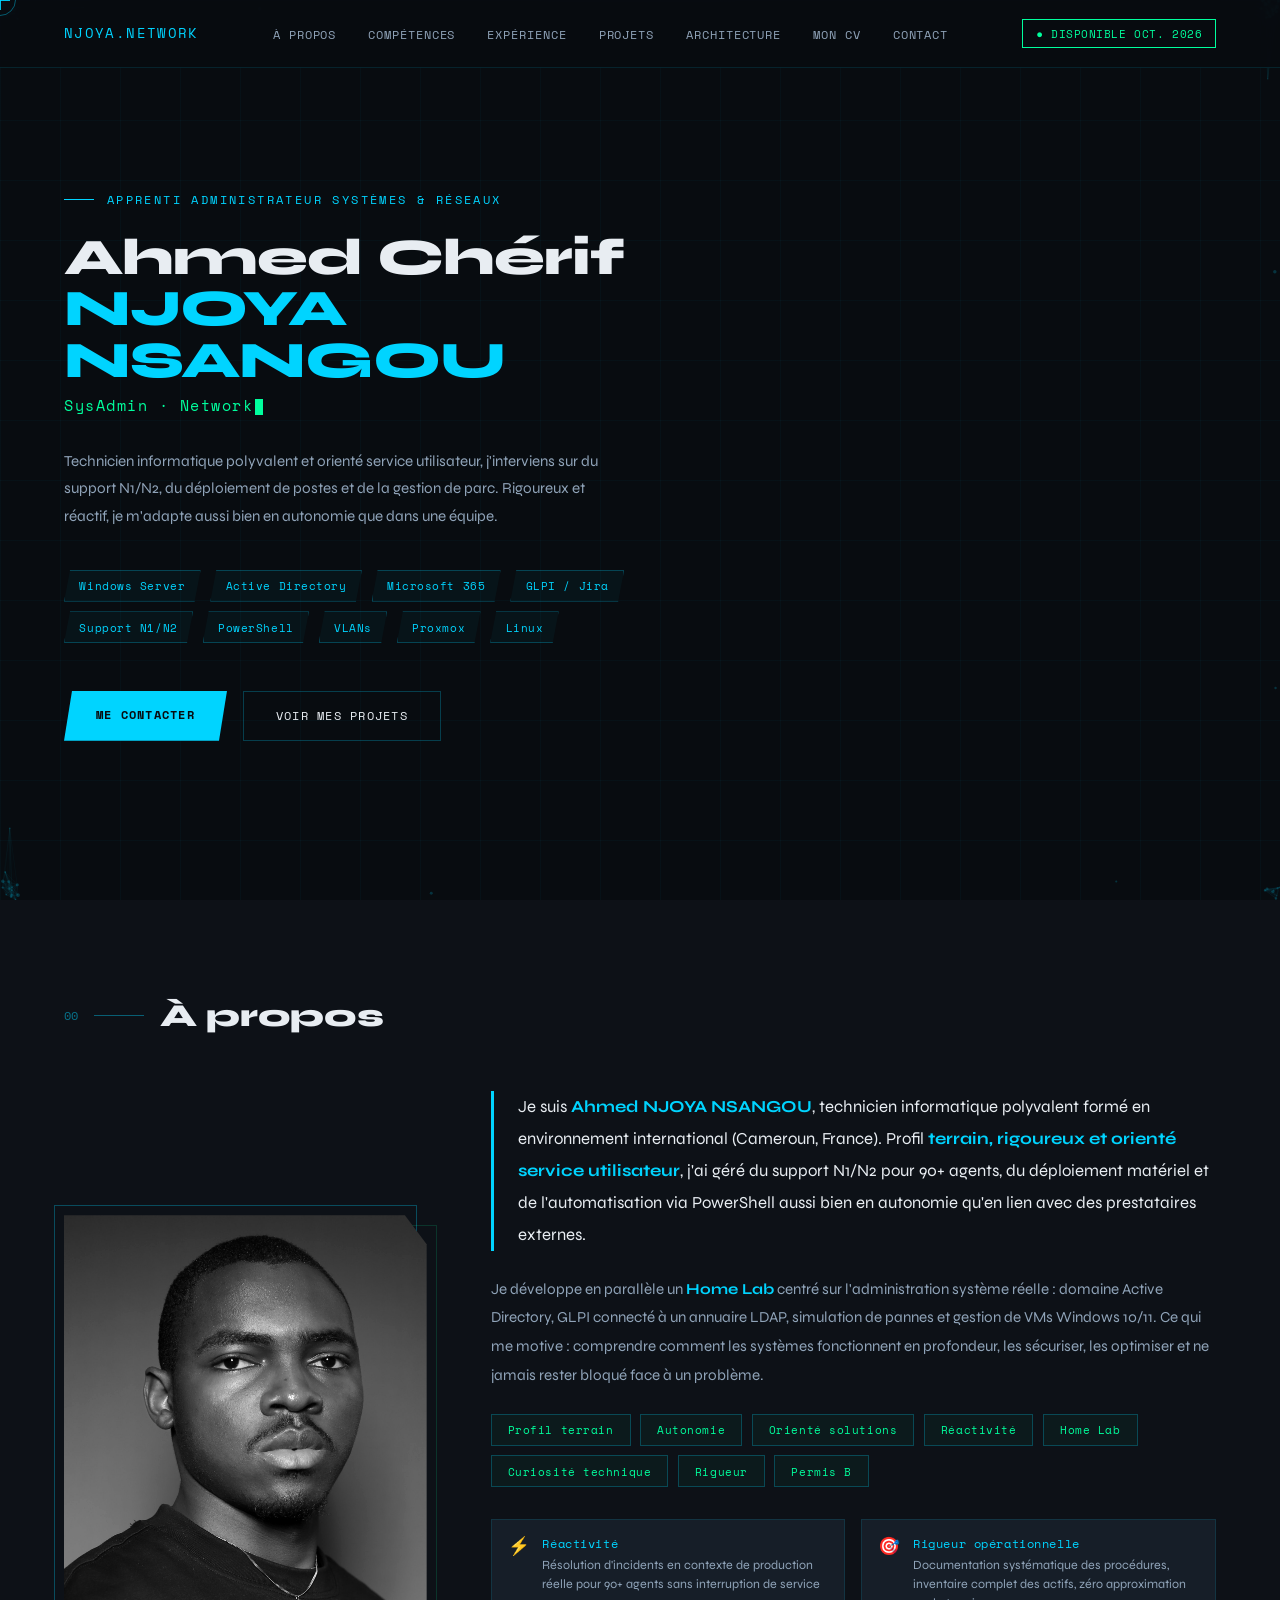
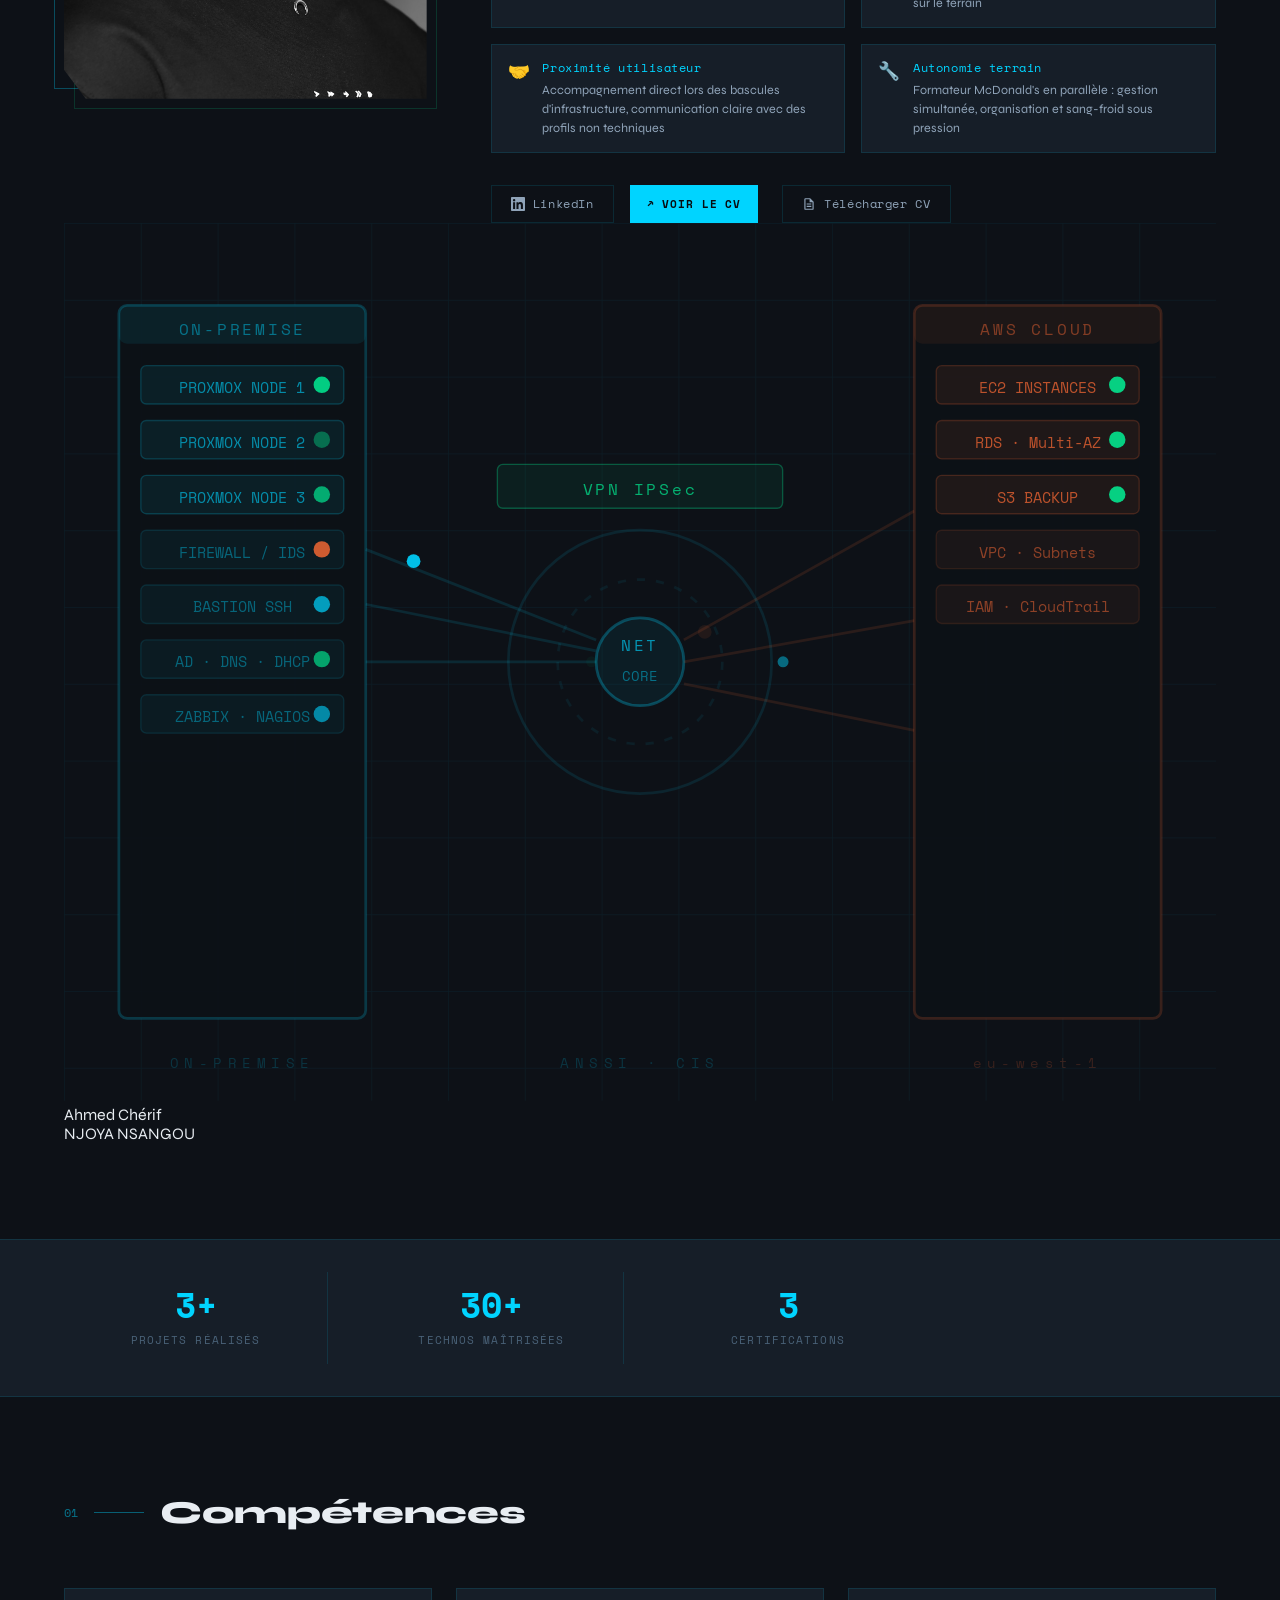
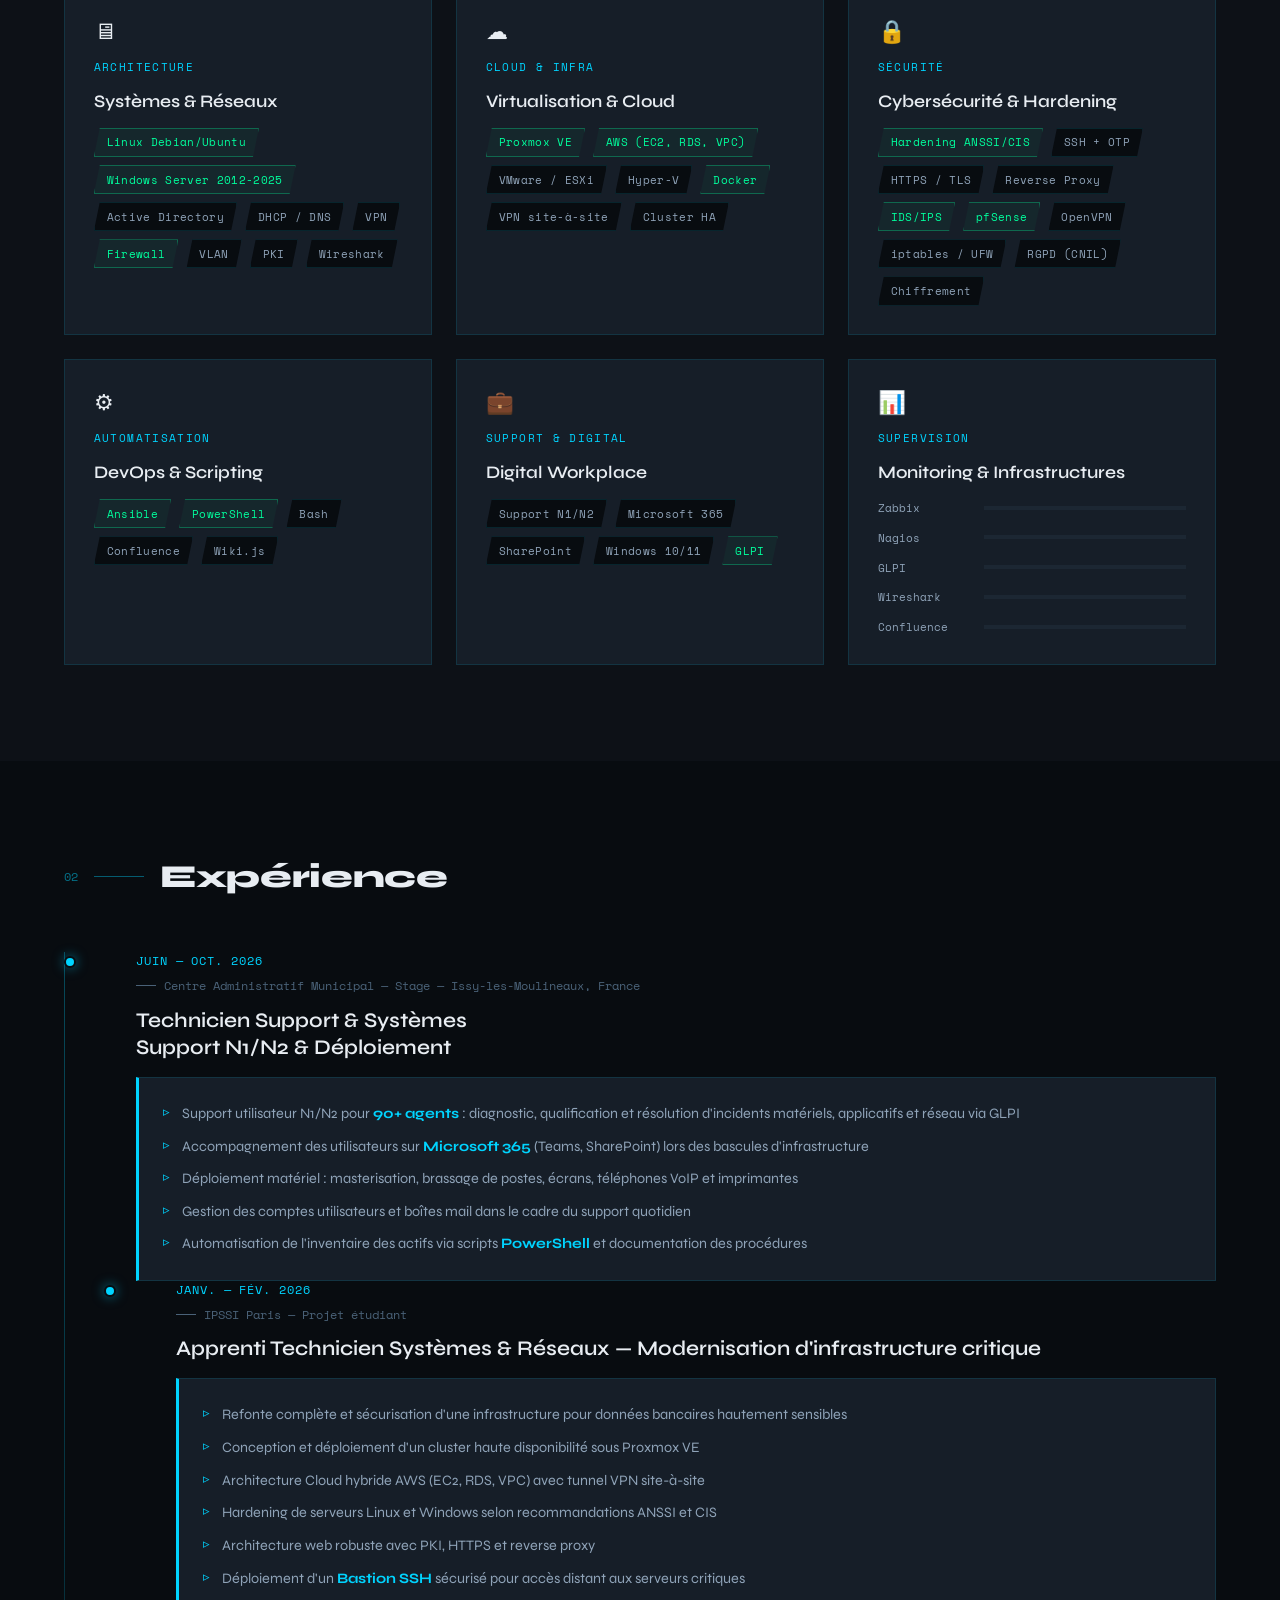
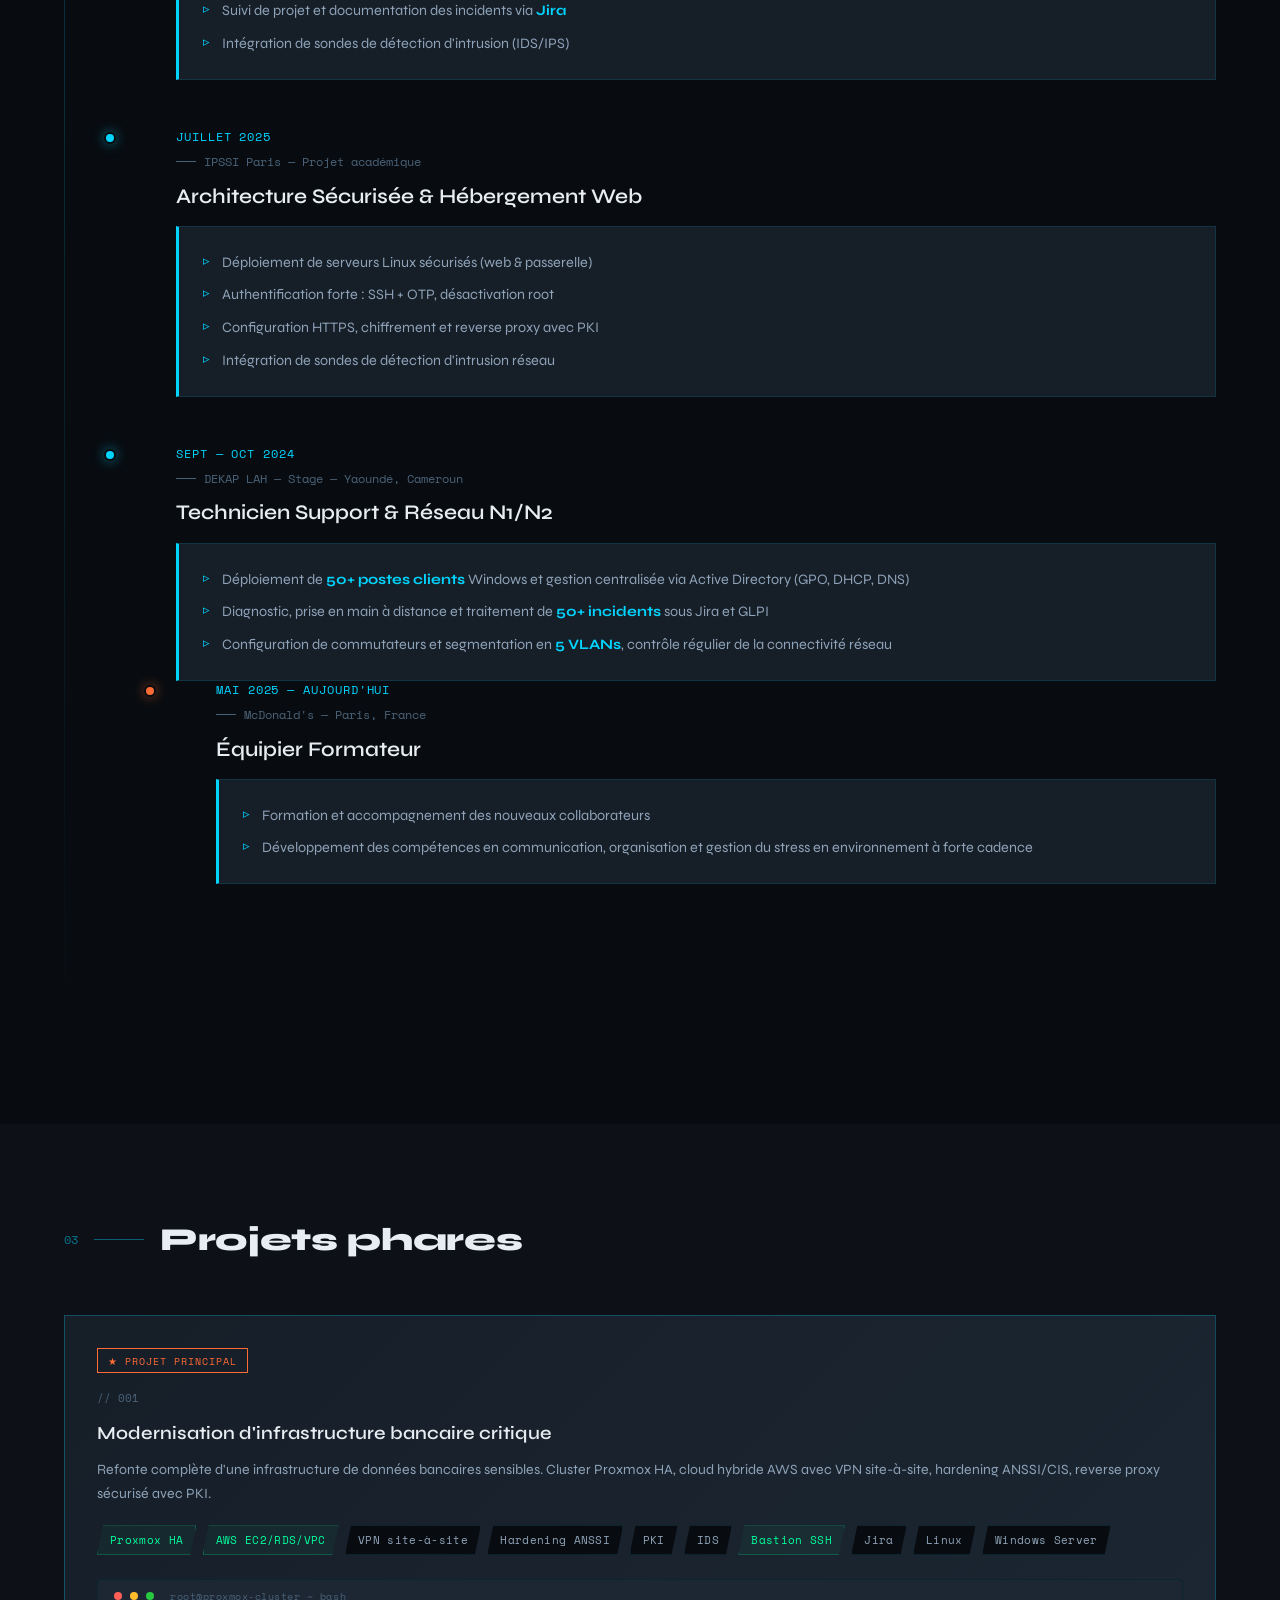
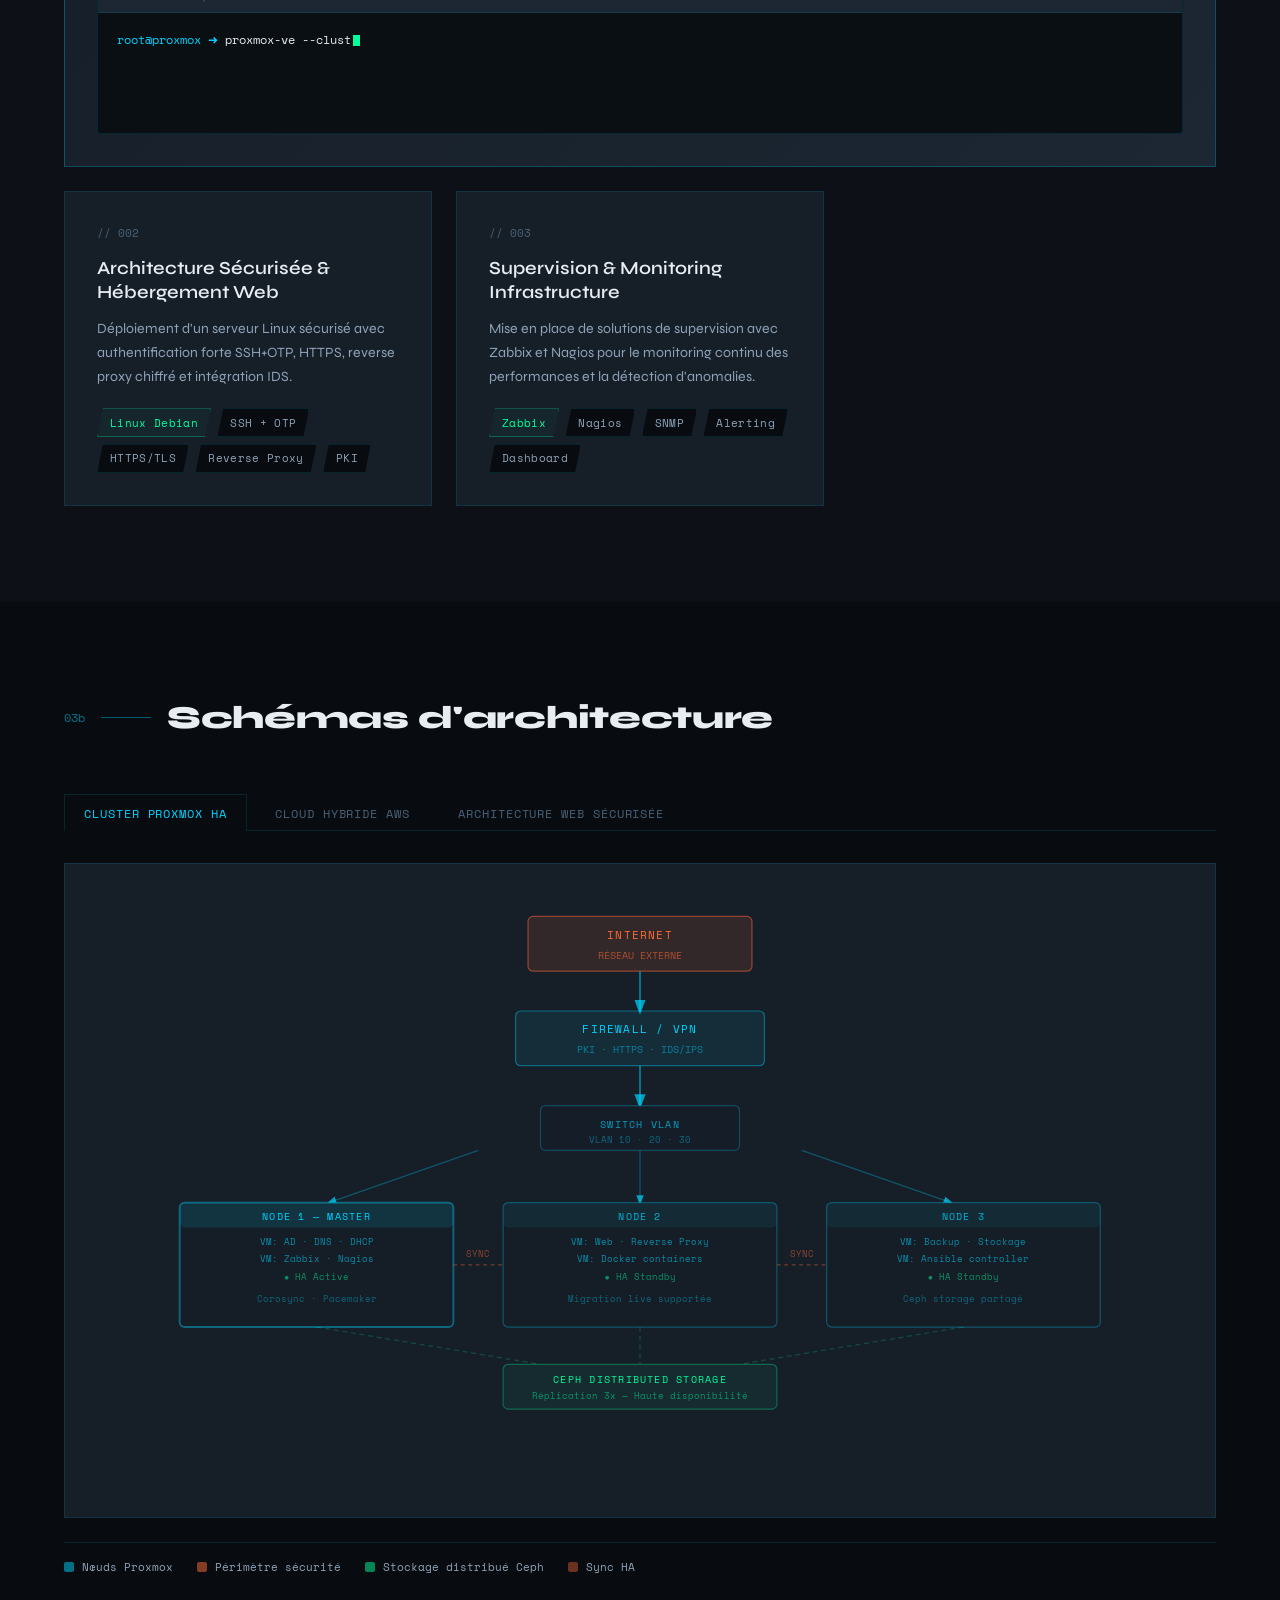
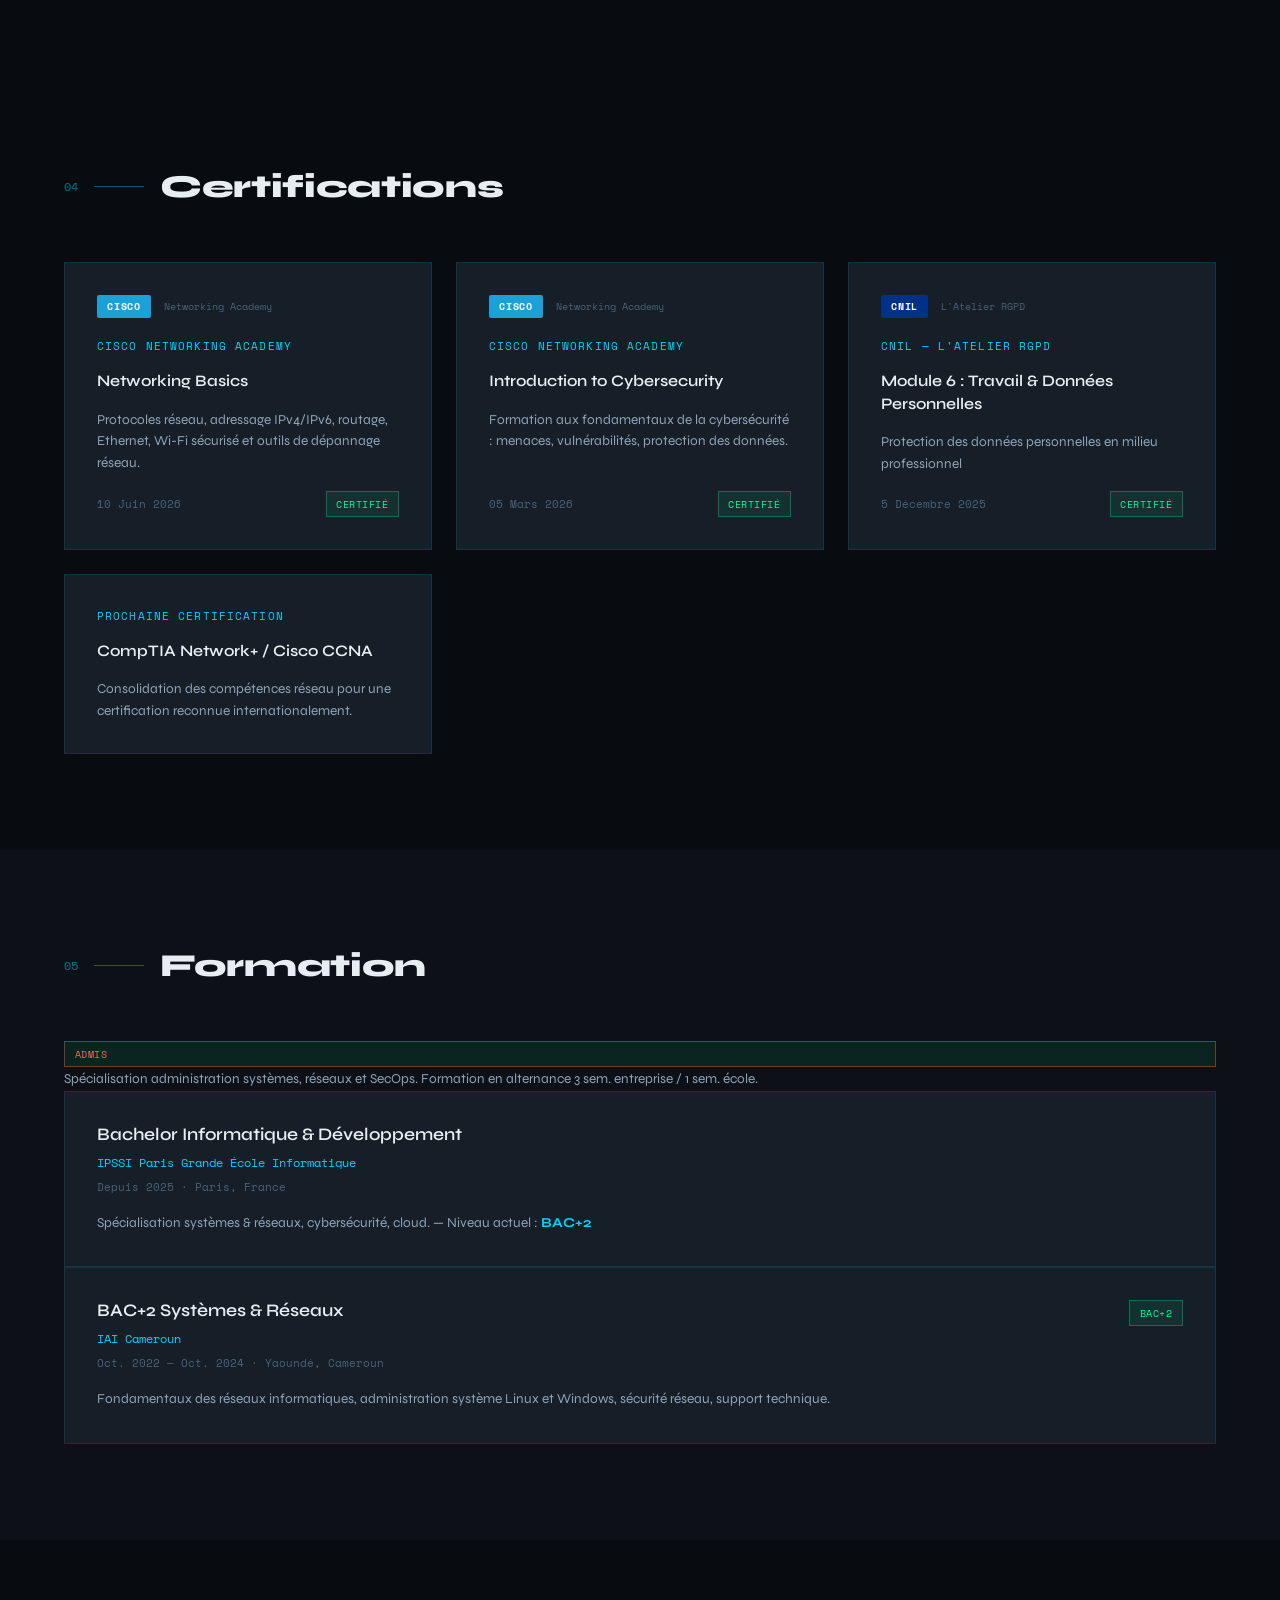
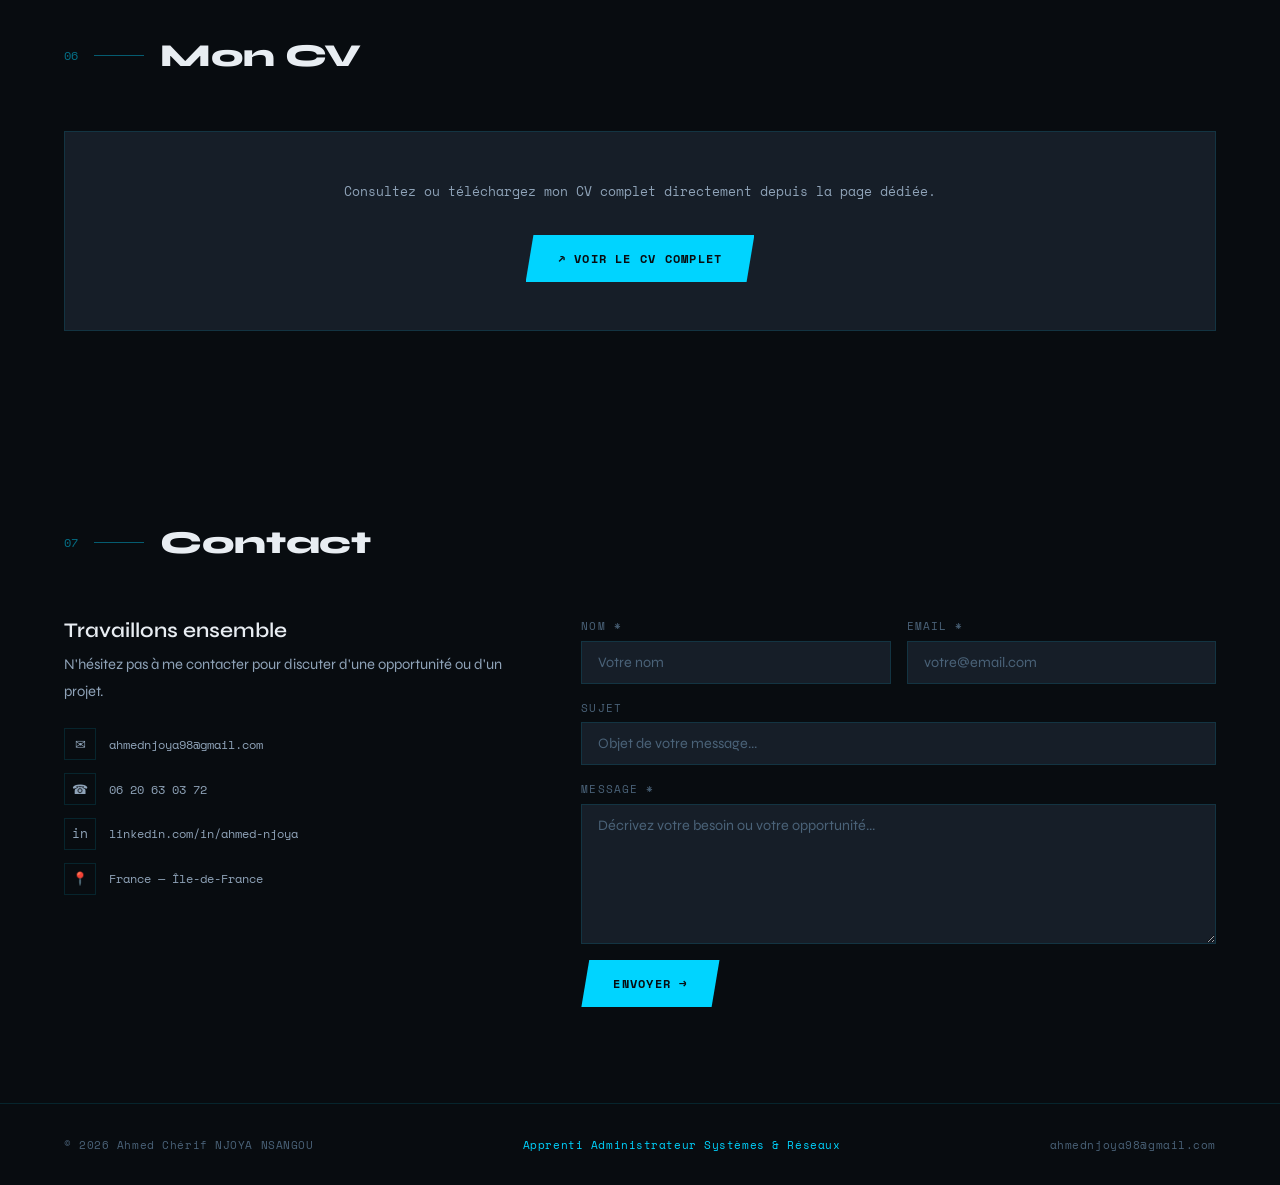
==== commit 2be11971: "Update footer accent text for clarity" ====
--- a/index.html
+++ b/index.html
@@ -802,7 +802,7 @@
 <!-- FOOTER -->
 <footer>
   <div class="footer-text">© 2026 Ahmed Chérif NJOYA NSANGOU</div>
-  <div class="footer-accent">Apprenti Technicien Systèmes &amp; Réseaux</div>
+  <div class="footer-accent">Apprenti Administrateur Systèmes &amp; Réseaux</div>
   <div class="footer-text">ahmednjoya98@gmail.com</div>
 </footer>
 
